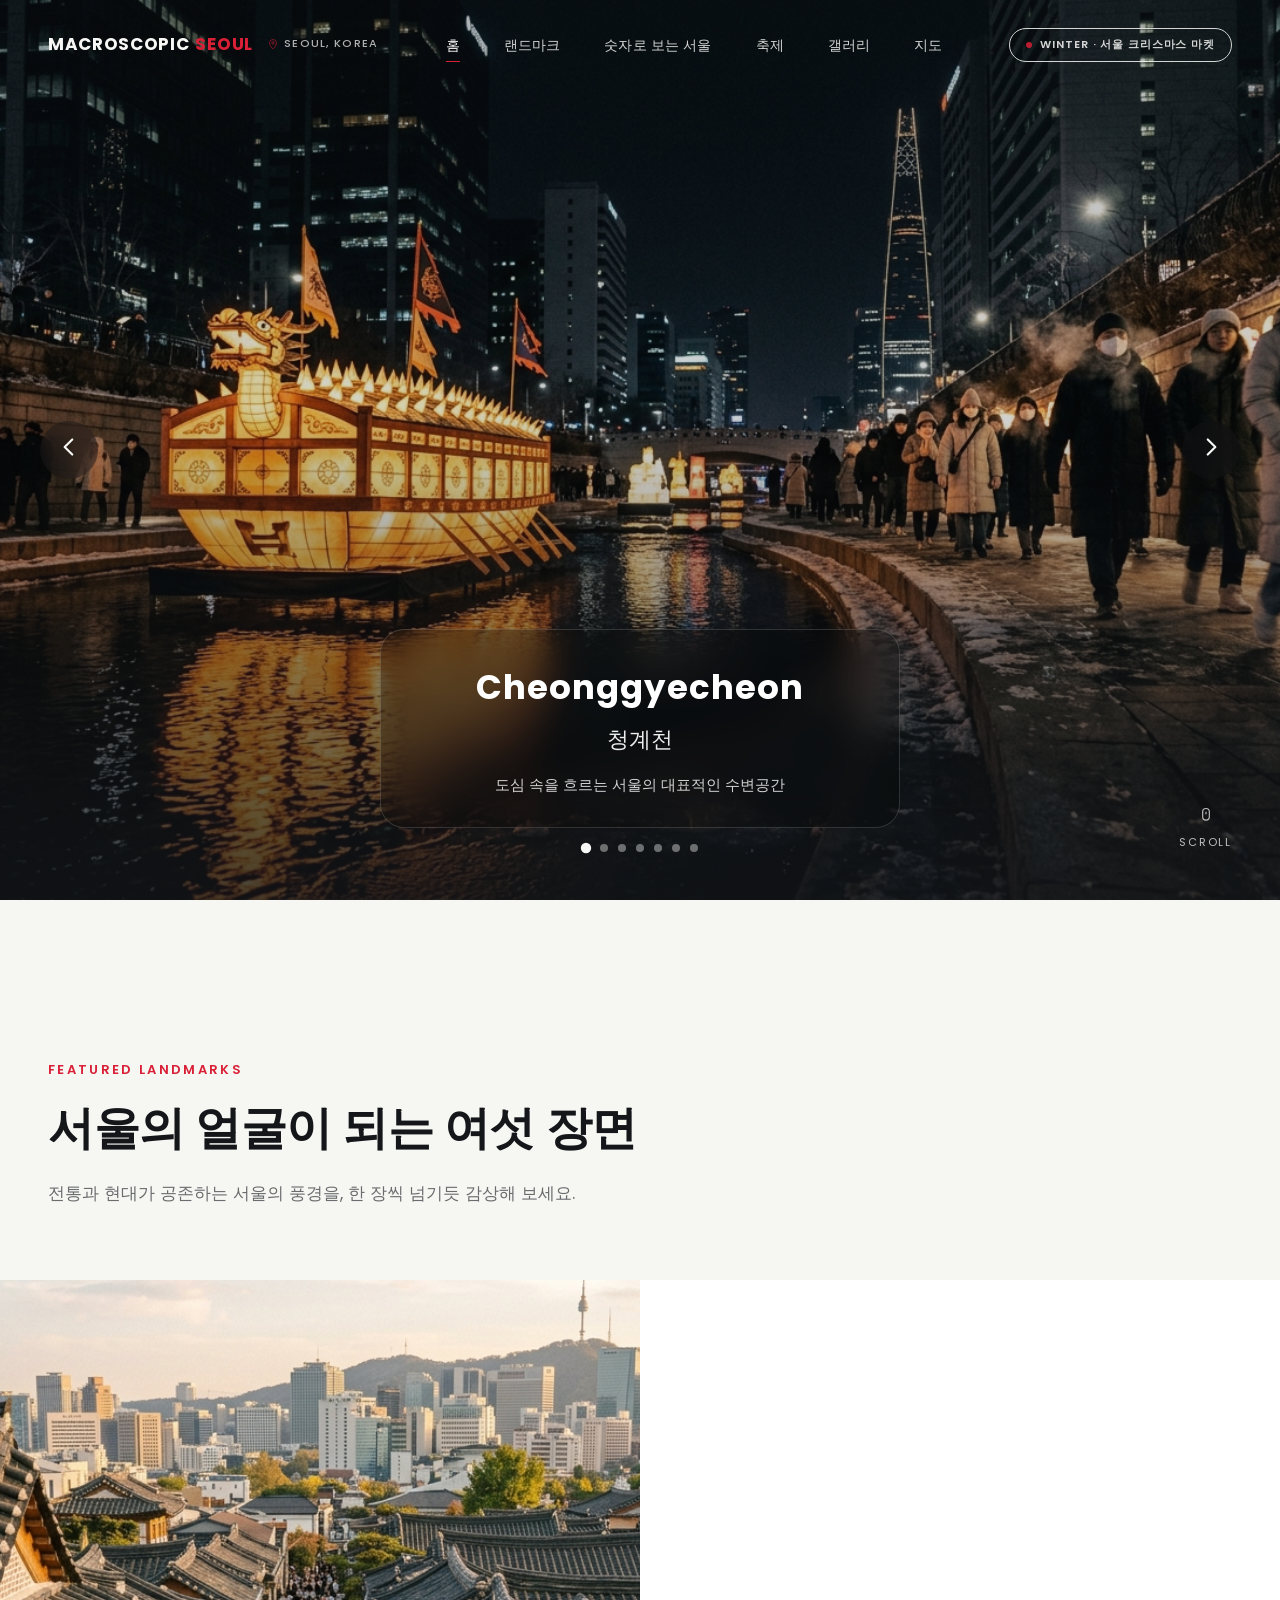
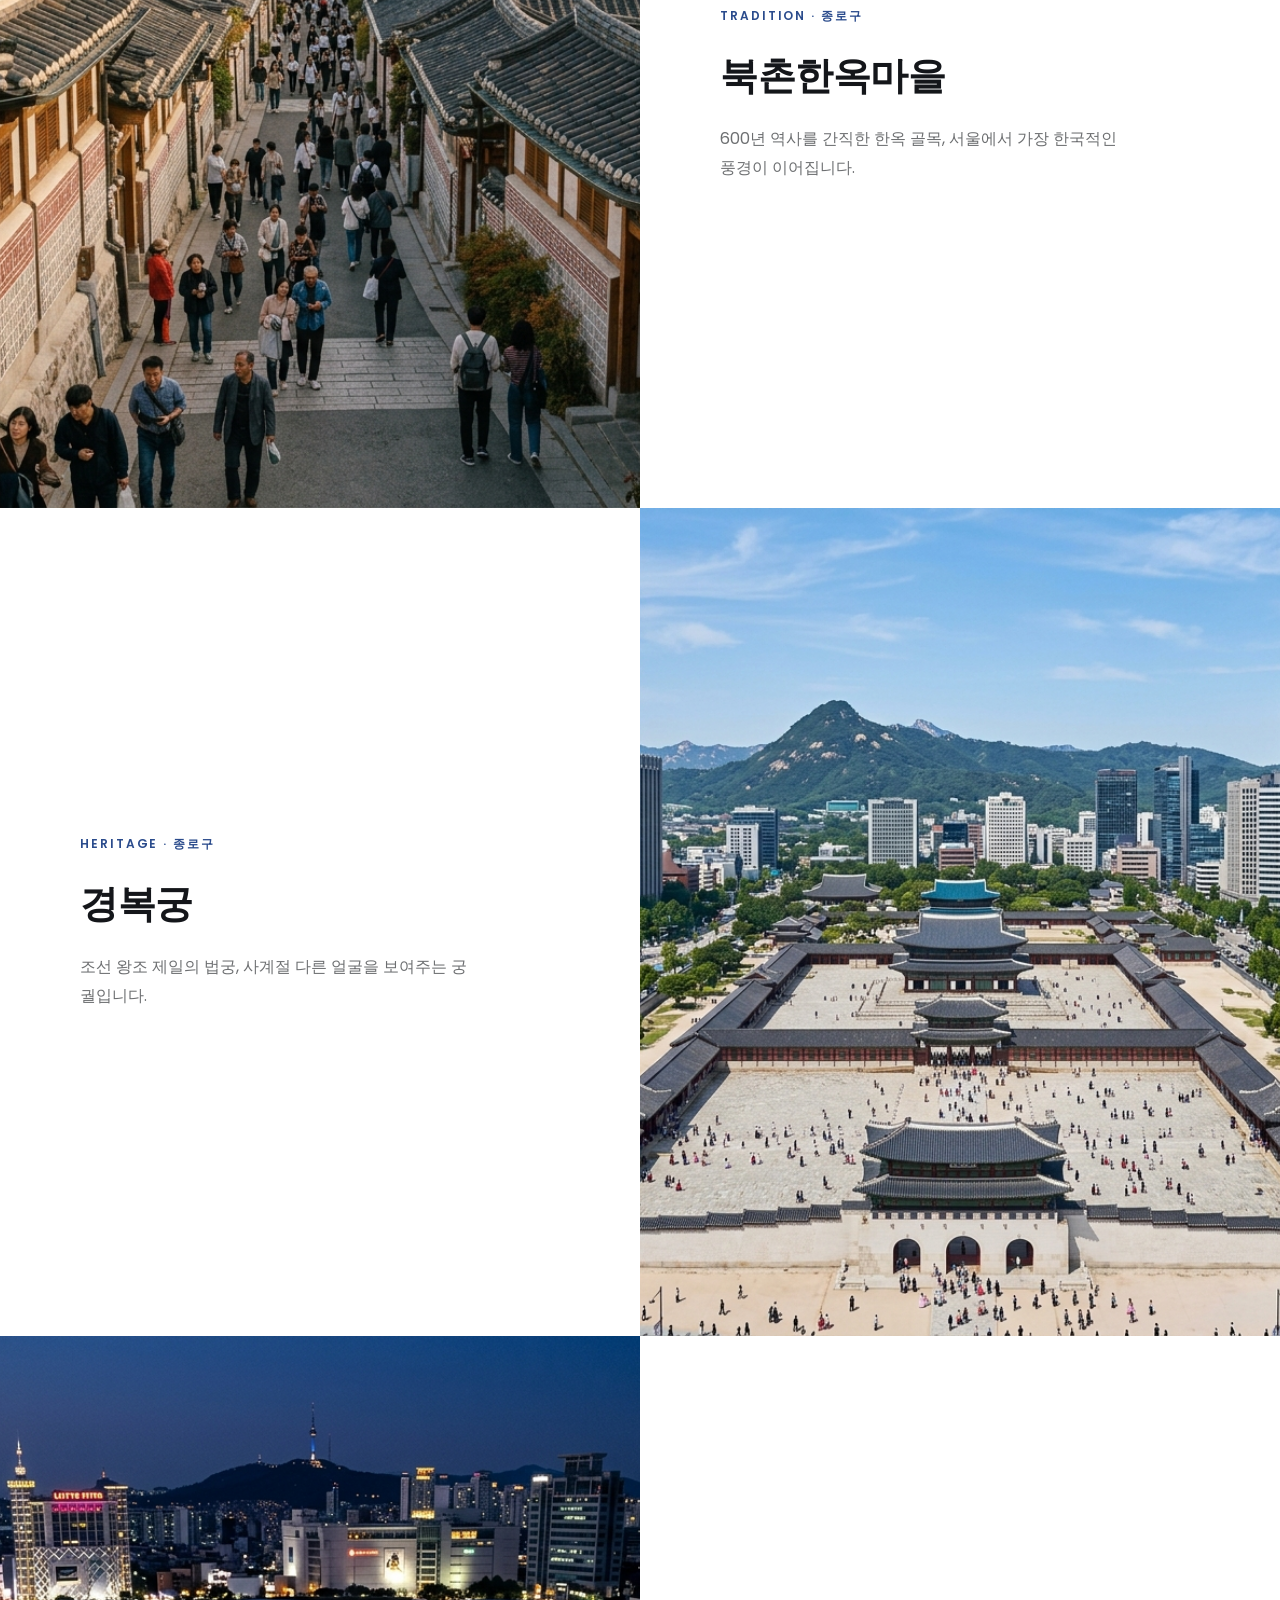
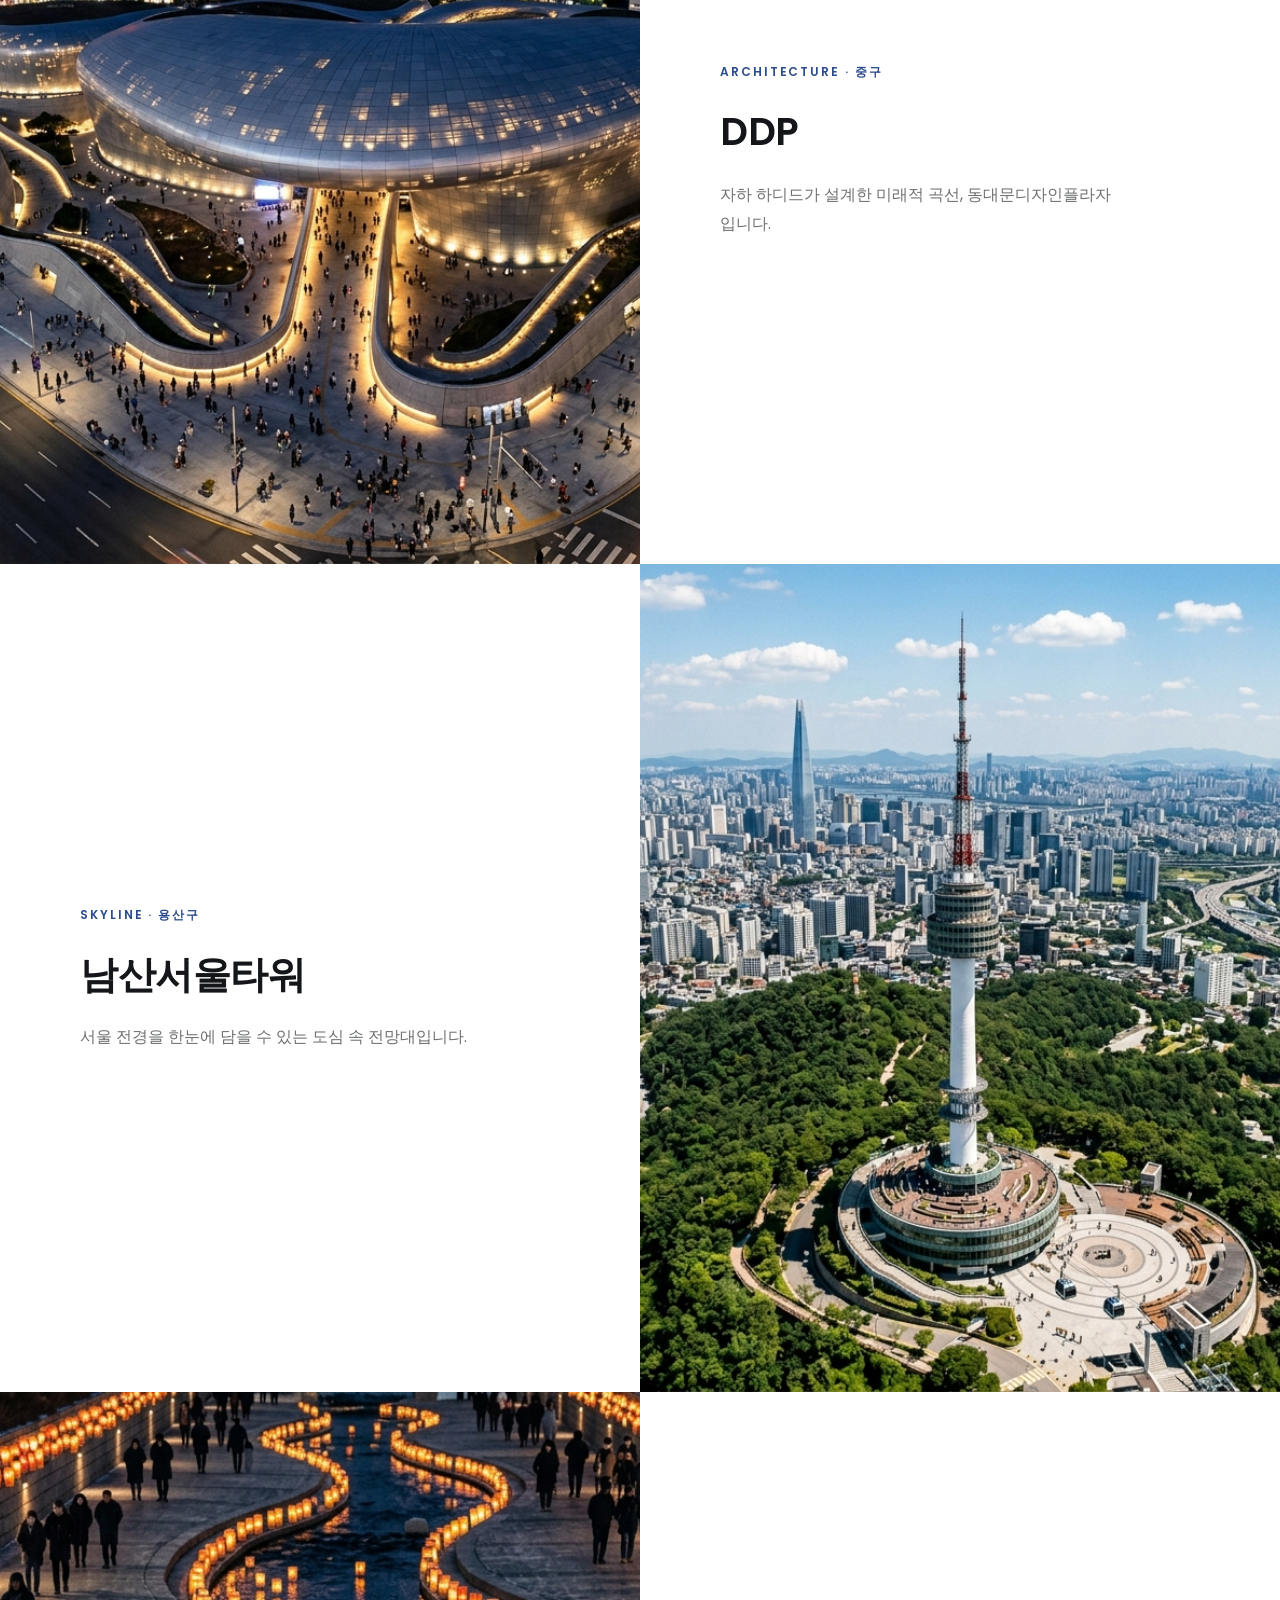
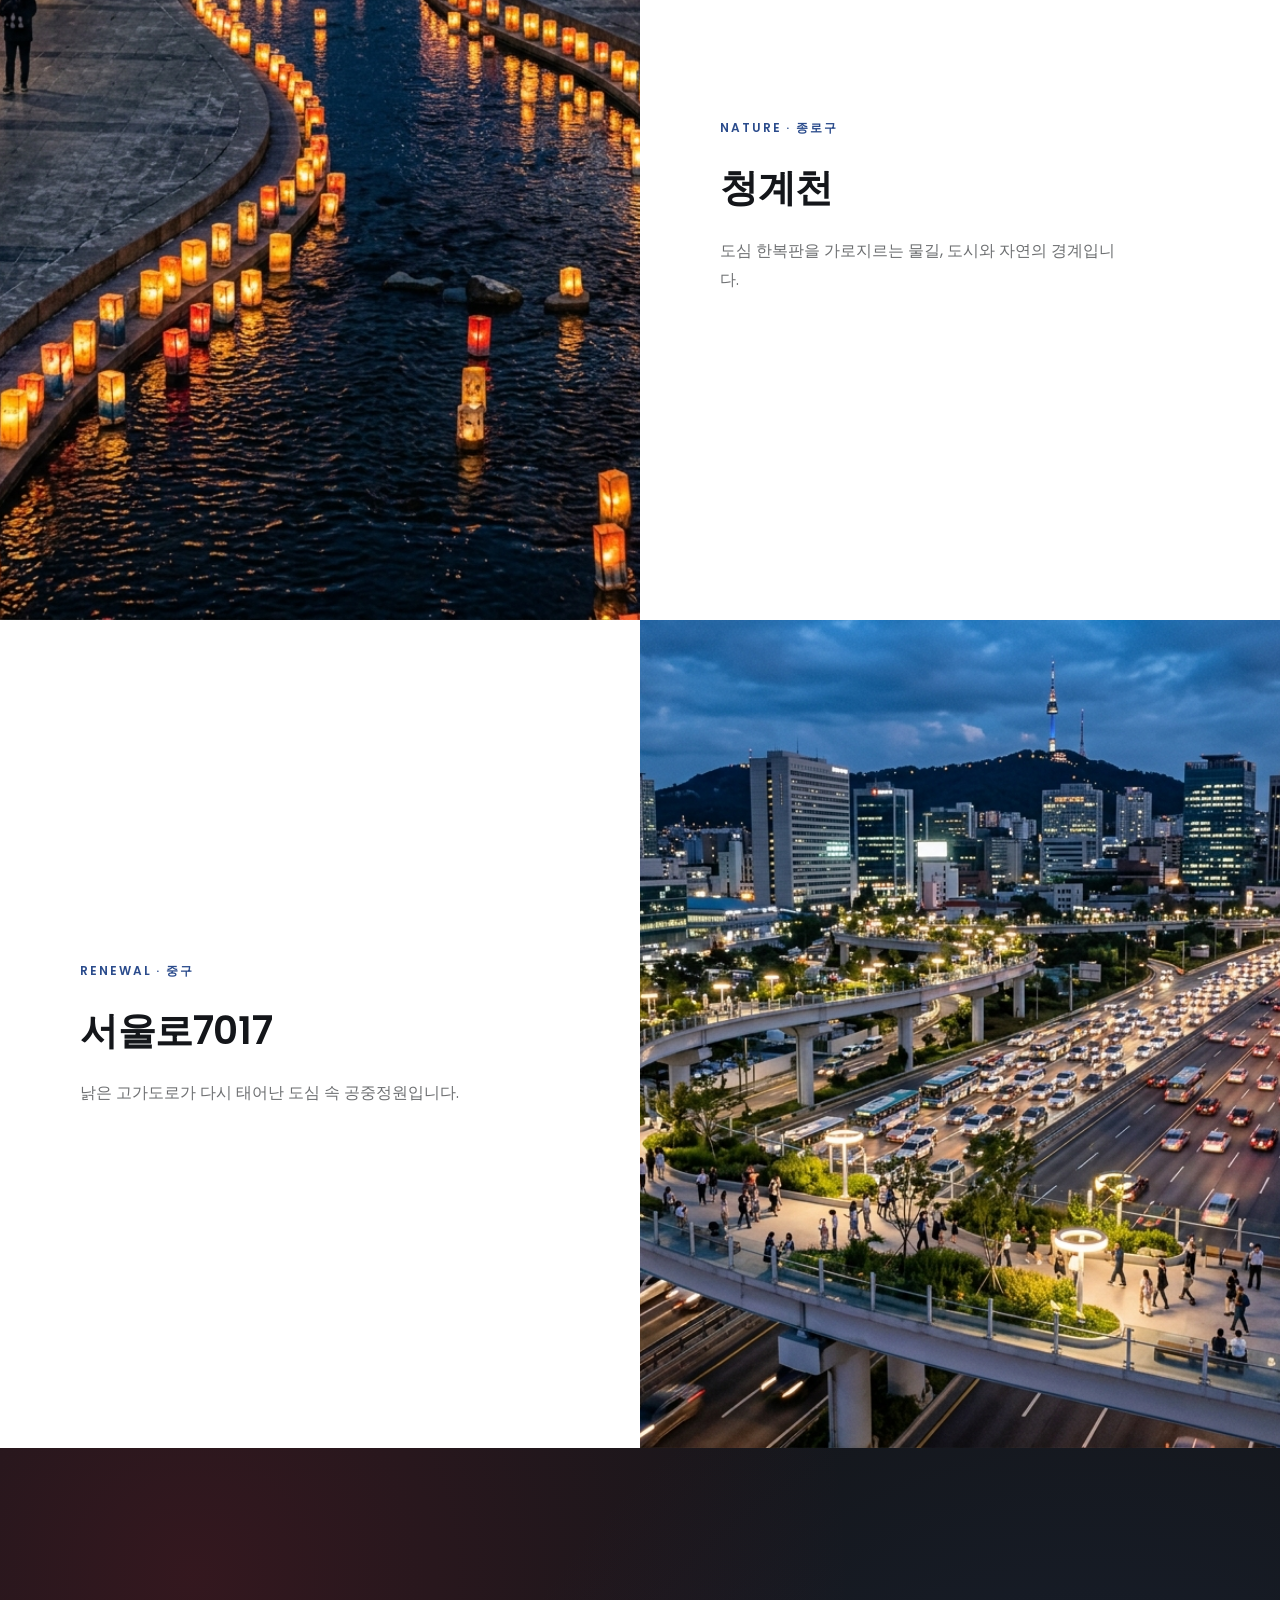
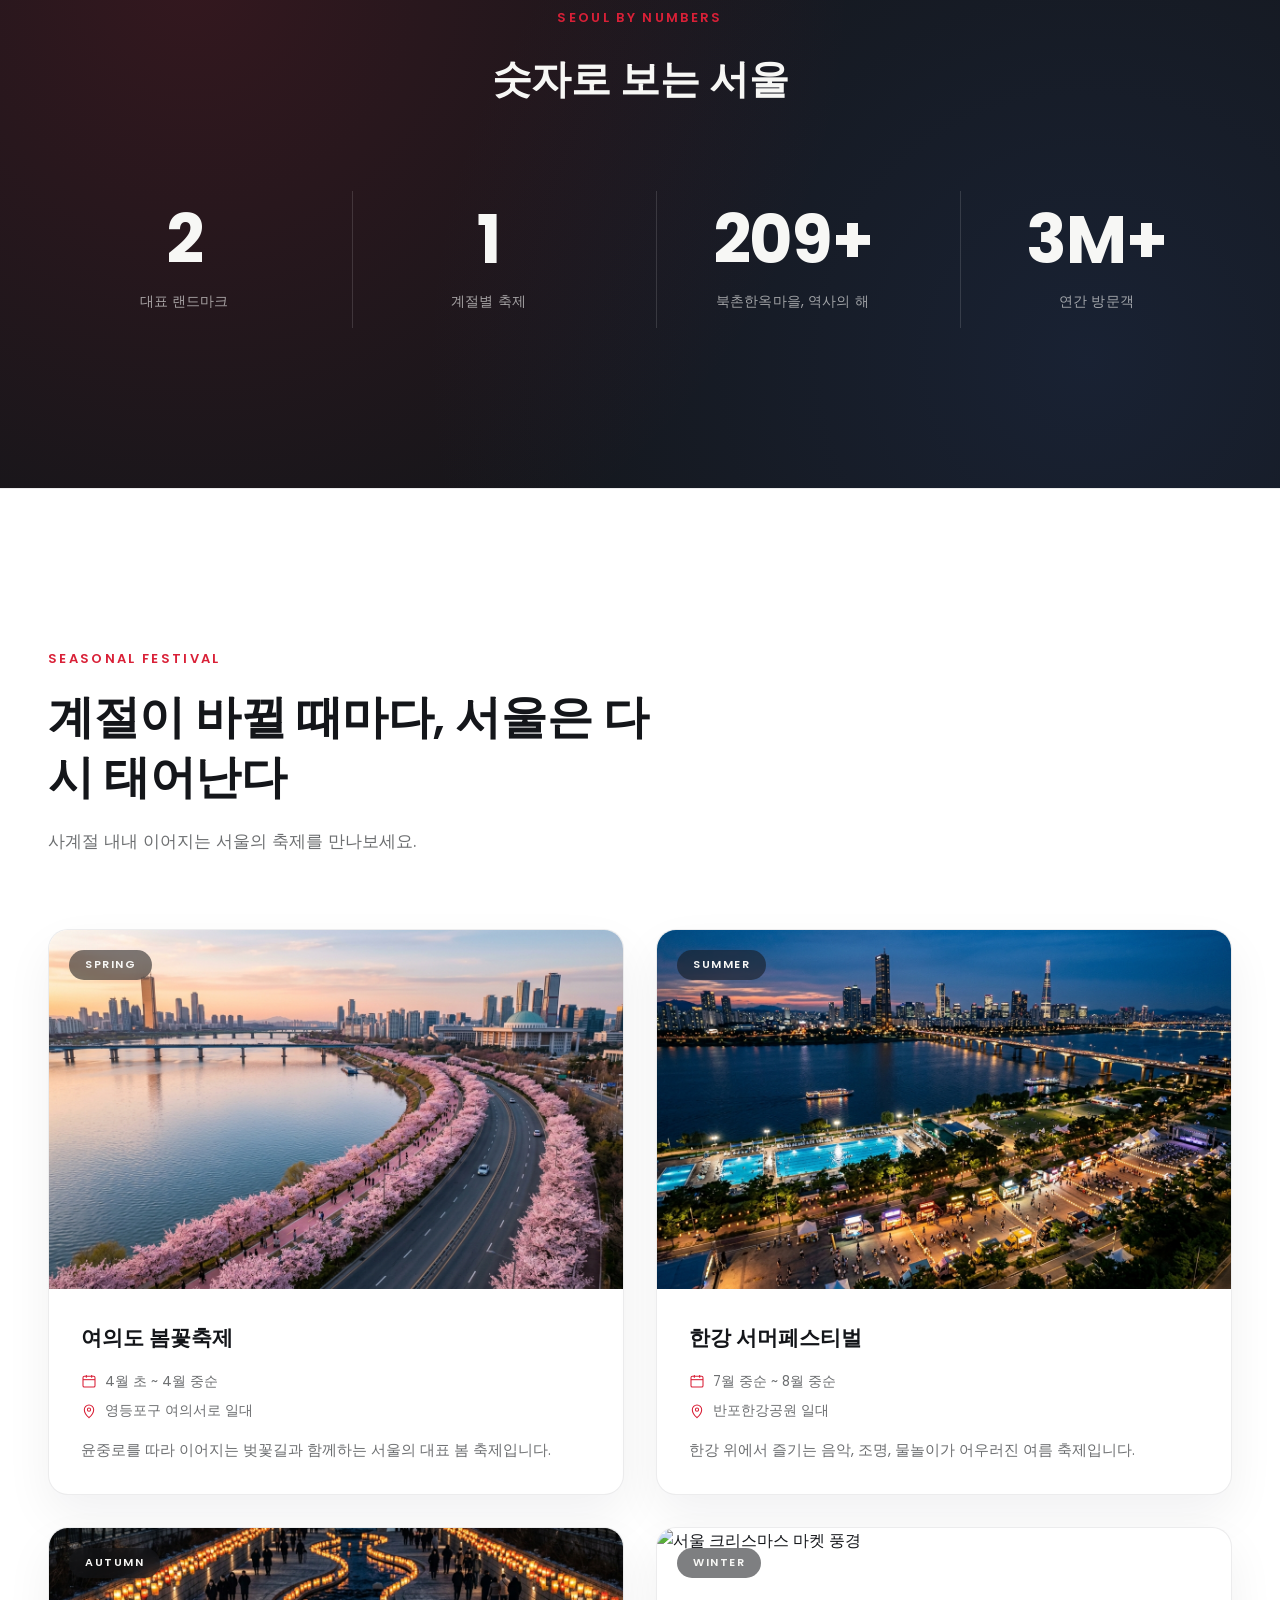
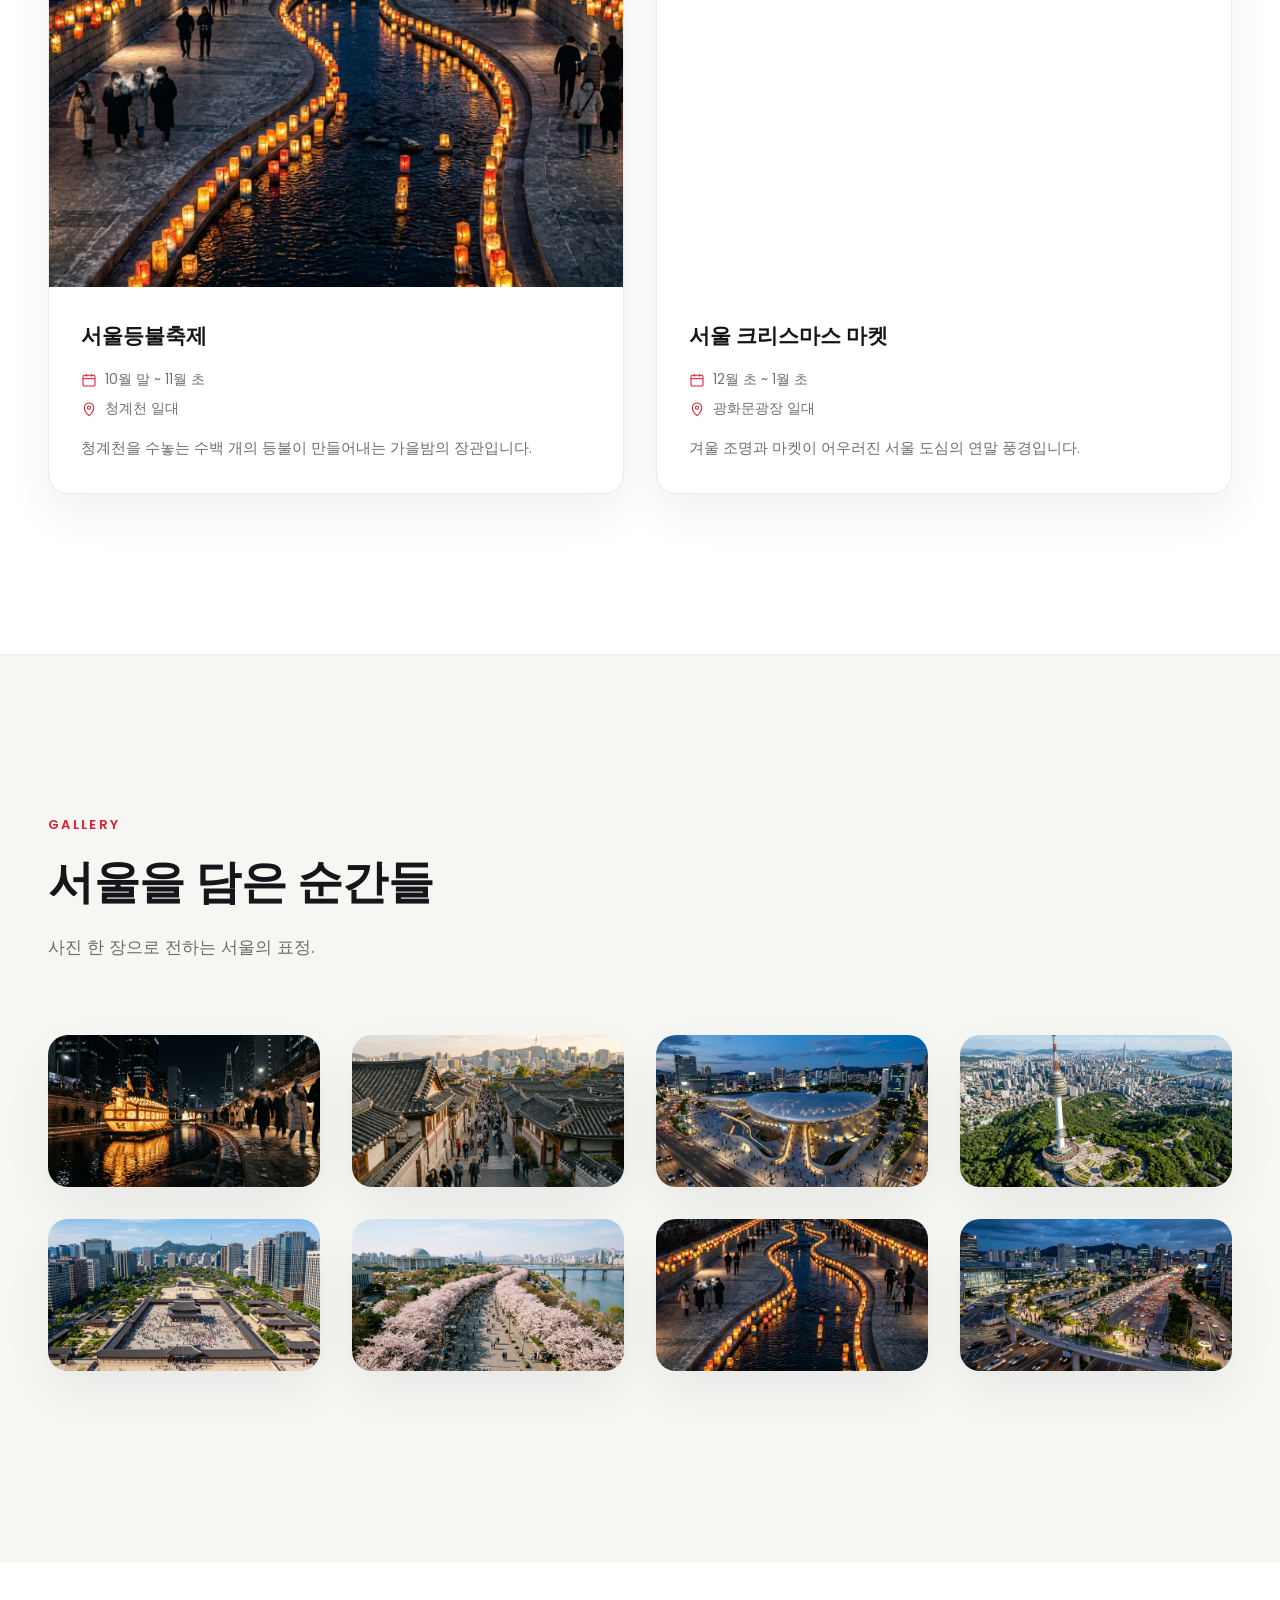
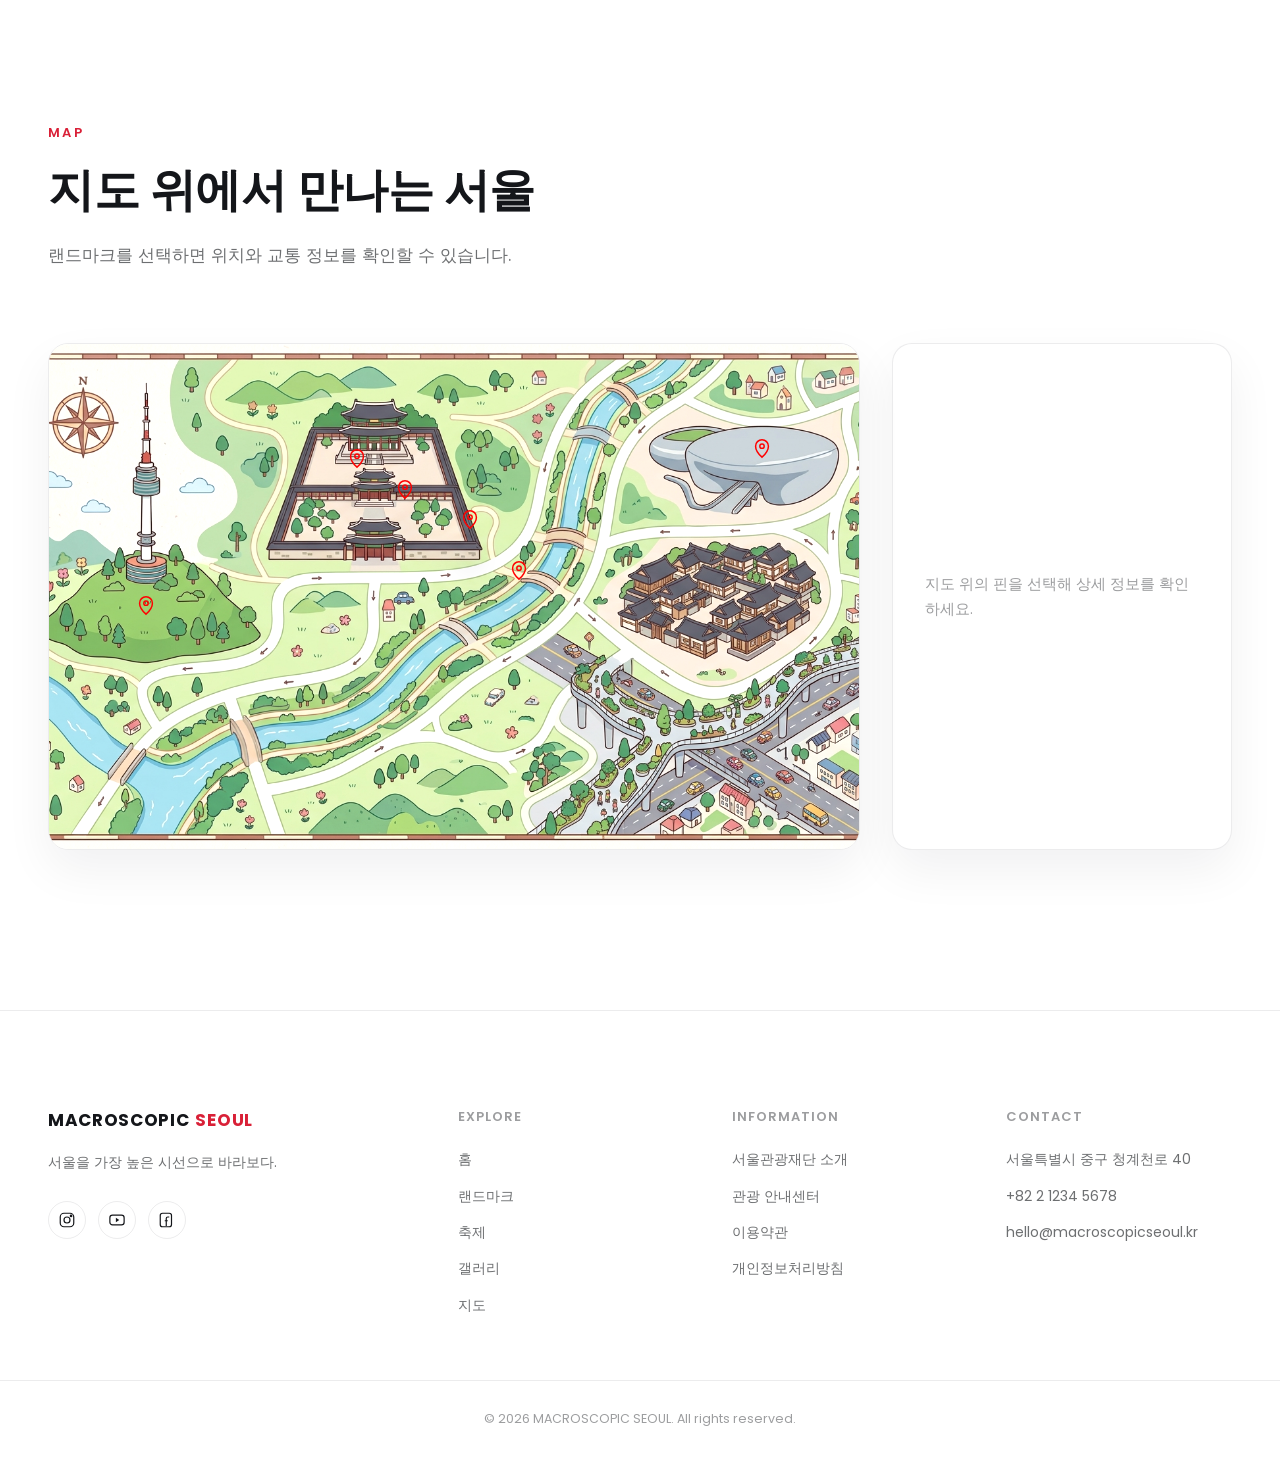
==== index.html @ 96ce02b5 "first commit" ====
<!DOCTYPE html>
<html lang="ko">

<head>
  <meta charset="UTF-8" />
  <meta name="viewport" content="width=device-width, initial-scale=1.0" />
  <title>MACROSCOPIC SEOUL | 서울을 가장 높은 시선으로 바라보다</title>
  <meta name="description" content="서울의 대표 랜드마크와 계절별 축제를 프리미엄 화보로 소개하는 서울 관광 브랜드 사이트, MACROSCOPIC SEOUL." />

  <link rel="preconnect" href="https://fonts.googleapis.com" />
  <link rel="preconnect" href="https://fonts.gstatic.com" crossorigin />
  <link href="https://fonts.googleapis.com/css2?family=Poppins:wght@300;400;500;600;700&display=swap"
    rel="stylesheet" />
  <link rel="stylesheet" as="style" crossorigin
    href="https://cdn.jsdelivr.net/gh/orioncactus/pretendard@v1.3.9/dist/web/static/pretendard.css" />

  <link rel="stylesheet" href="css/style.css" />
</head>

<body>

  <!-- ============================== -->
  <!-- SVG ICON SPRITE -->
  <!-- ============================== -->
  <svg style="display:none">
    <symbol id="icon-menu" viewBox="0 0 24 24" fill="none" stroke="currentColor" stroke-width="1.6">
      <line x1="3" y1="6" x2="21" y2="6" />
      <line x1="3" y1="12" x2="21" y2="12" />
      <line x1="3" y1="18" x2="21" y2="18" />
    </symbol>
    <symbol id="icon-close" viewBox="0 0 24 24" fill="none" stroke="currentColor" stroke-width="1.6">
      <line x1="18" y1="6" x2="6" y2="18" />
      <line x1="6" y1="6" x2="18" y2="18" />
    </symbol>
    <symbol id="icon-arrow-right" viewBox="0 0 24 24" fill="none" stroke="currentColor" stroke-width="1.6">
      <line x1="5" y1="12" x2="19" y2="12" />
      <polyline points="12 5 19 12 12 19" />
    </symbol>
    <symbol id="icon-chevron-left" viewBox="0 0 24 24" fill="none" stroke="currentColor" stroke-width="1.6">
      <polyline points="15 18 9 12 15 6" />
    </symbol>
    <symbol id="icon-chevron-right" viewBox="0 0 24 24" fill="none" stroke="currentColor" stroke-width="1.6">
      <polyline points="9 18 15 12 9 6" />
    </symbol>
    <symbol id="icon-pin" viewBox="0 0 24 24" fill="none" stroke="currentColor" stroke-width="1.6">
      <path d="M12 22s7-6.2 7-12a7 7 0 1 0-14 0c0 5.8 7 12 7 12z" />
      <circle cx="12" cy="10" r="2.4" />
    </symbol>
    <symbol id="icon-calendar" viewBox="0 0 24 24" fill="none" stroke="currentColor" stroke-width="1.6">
      <rect x="3" y="5" width="18" height="16" rx="2" />
      <line x1="3" y1="10" x2="21" y2="10" />
      <line x1="8" y1="3" x2="8" y2="7" />
      <line x1="16" y1="3" x2="16" y2="7" />
    </symbol>
    <symbol id="icon-scroll" viewBox="0 0 24 24" fill="none" stroke="currentColor" stroke-width="1.4">
      <rect x="8" y="3" width="8" height="14" rx="4" />
      <line x1="12" y1="7" x2="12" y2="10" />
    </symbol>
    <symbol id="icon-instagram" viewBox="0 0 24 24" fill="none" stroke="currentColor" stroke-width="1.6">
      <rect x="3" y="3" width="18" height="18" rx="5" />
      <circle cx="12" cy="12" r="4" />
      <circle cx="17.4" cy="6.6" r="1" />
    </symbol>
    <symbol id="icon-youtube" viewBox="0 0 24 24" fill="none" stroke="currentColor" stroke-width="1.6">
      <rect x="2.5" y="5.5" width="19" height="13" rx="3.5" />
      <polygon points="10.5 9 15 12 10.5 15" fill="currentColor" stroke="none" />
    </symbol>
    <symbol id="icon-facebook" viewBox="0 0 24 24" fill="none" stroke="currentColor" stroke-width="1.6">
      <path
        d="M15 8h-2a2 2 0 0 0-2 2v10M9 13h4M15 3H6a3 3 0 0 0-3 3v12a3 3 0 0 0 3 3h9a3 3 0 0 0 3-3V6a3 3 0 0 0-3-3z" />
    </symbol>
  </svg>

  <!-- ============================== -->
  <!-- HEADER -->
  <!-- ============================== -->
  <header class="site-header" id="siteHeader">
    <div class="header-inner">
      <div class="header-brand-group">
        <a href="#home" class="brand-logo">MACROSCOPIC<span>SEOUL</span></a>
        <span class="header-location-badge" id="headerLocationBadge">
          <svg width="12" height="12">
            <use href="#icon-pin" />
          </svg>
          SEOUL, KOREA
        </span>
      </div>

      <nav class="navigation-menu" id="navigationMenu">
        <span class="nav-active-indicator" id="navActiveIndicator"></span>
        <!-- <a href="#home" class="nav-link is-active" data-section-link="home">홈</a> -->
        <a href="#home" class="nav-link" data-section-link="home">홈</a>
        <a href="#landmarks" class="nav-link" data-section-link="landmarks">랜드마크</a>
        <a href="#numbers" class="nav-link" data-section-link="numbers">숫자로 보는 서울</a>
        <a href="#festival" class="nav-link" data-section-link="festival">축제</a>
        <a href="#gallery" class="nav-link" data-section-link="gallery">갤러리</a>
        <a href="#map" class="nav-link" data-section-link="map">지도</a>
      </nav>

      <div class="header-meta-group">
        <span class="header-season-badge" id="headerSeasonBadge">
          <span class="header-season-dot"></span>
          <span id="headerSeasonText">SUMMER · 한강 서머페스티벌</span>
        </span>

        <button class="menu-toggle-button" id="menuToggleButton" aria-label="메뉴 열기" aria-expanded="false">
          <svg class="icon-menu-open" width="22" height="22">
            <use href="#icon-menu" />
          </svg>
          <svg class="icon-menu-close" width="22" height="22">
            <use href="#icon-close" />
          </svg>
        </button>
      </div>
    </div>

    <div class="header-scroll-progress" id="headerScrollProgress"></div>
  </header>

  <main>

    <!-- ============================== -->
    <!-- HERO -->
    <!-- ============================== -->
    <section class="hero-section" id="home">
      <div class="hero-slide-track" id="heroSlideTrack">
        <div class="hero-slide is-active" style="background-image:url('./imgs/cgc1.jpeg')"></div>
        <div class="hero-slide" style="background-image:url('./imgs/ddp1.jpeg')"></div>
        <div class="hero-slide" style="background-image:url('./imgs/gbg1.jpeg')"></div>
        <div class="hero-slide" style="background-image:url('./imgs/hg1.jpeg')"></div>
        <div class="hero-slide" style="background-image:url('./imgs/hg3.jpeg')"></div>
        <div class="hero-slide" style="background-image:url('./imgs/homo1.jpeg')"></div>
        <div class="hero-slide" style="background-image:url('./imgs/sol1.jpeg')"></div>
      </div>

      <div class="hero-overlay"></div>

      <div class="hero-content">
        <p class="hero-eyebrow">SEOUL, KOREA</p>
        <h1 class="hero-title">MACROSCOPIC<br />SEOUL</h1>
        <p class="hero-description">서울을 가장 높은 시선으로 바라보다.</p>
        <a href="#landmarks" class="hero-cta-button">
          Explore
          <svg width="18" height="18">
            <use href="#icon-arrow-right" />
          </svg>
        </a>
      </div>

      <div class="hero-location-card" id="heroLocationCard">
        <!-- 
        <div class="hero-location-top">
          <span class="hero-location-number" id="heroLocationNumber">01</span>
          <span class="hero-location-divider"></span>
          <span class="hero-location-total">07</span>
        </div> -->

        <h2 class="hero-location-title" id="heroLocationTitle">
          Cheonggyecheon
        </h2>

        <h3 class="hero-location-subtitle" id="heroLocationSubtitle">
          청계천
        </h3>

        <p class="hero-location-description" id="heroLocationDescription">
          도심 속을 흐르는 서울의 대표적인 수변공간
        </p>

      </div>

      <div class="hero-slide-indicators" id="heroSlideIndicators">
        <button class="hero-slide-dot is-active" data-slide-index="0" aria-label="슬라이드 1"></button>
        <button class="hero-slide-dot" data-slide-index="1" aria-label="슬라이드 2"></button>
        <button class="hero-slide-dot" data-slide-index="2" aria-label="슬라이드 3"></button>
        <button class="hero-slide-dot" data-slide-index="3" aria-label="슬라이드 4"></button>
        <button class="hero-slide-dot" data-slide-index="4" aria-label="슬라이드 5"></button>
        <button class="hero-slide-dot" data-slide-index="5" aria-label="슬라이드 6"></button>
        <button class="hero-slide-dot" data-slide-index="7" aria-label="슬라이드 7"></button>
      </div>

      <a href="#landmarks" class="scroll-indicator">
        <svg width="20" height="20">
          <use href="#icon-scroll" />
        </svg>
        <span>Scroll</span>
      </a>
      <div class="hero-navigation">

        <button class="hero-arrow hero-arrow-prev" id="heroPrevButton" aria-label="이전 슬라이드">
          <svg viewBox="0 0 24 24" width="26" height="26">
            <path d="M15 5L8 12L15 19" fill="none" stroke="currentColor" stroke-width="2" stroke-linecap="round"
              stroke-linejoin="round" />
          </svg>
        </button>

        <button class="hero-arrow hero-arrow-next" id="heroNextButton" aria-label="다음 슬라이드">
          <svg viewBox="0 0 24 24" width="26" height="26">
            <path d="M9 5L16 12L9 19" fill="none" stroke="currentColor" stroke-width="2" stroke-linecap="round"
              stroke-linejoin="round" />
          </svg>
        </button>

      </div>


    </section>

    <!-- ============================== -->
    <!-- FEATURED LANDMARKS (Scene Stack) -->
    <!-- ============================== -->
    <section class="landmarks-section" id="landmarks">
      <div class="section-inner landmarks-intro">
        <div class="section-heading reveal-on-scroll">
          <p class="section-eyebrow">Featured Landmarks</p>
          <h2 class="section-title">서울의 얼굴이 되는 여섯 장면</h2>
          <p class="section-description">전통과 현대가 공존하는 서울의 풍경을, 한 장씩 넘기듯 감상해 보세요.</p>
        </div>
      </div>

      <div class="landmark-scene-list">

        <article class="landmark-scene" id="scene-bukchon" data-scene-name="북촌한옥마을">
          <div class="landmark-scene-media">
            <img src="./imgs/homo2.jpeg" alt="북촌한옥마을 기와지붕 전경" loading="lazy" />
          </div>
          <div class="landmark-scene-caption">
            <span class="landmark-scene-tag">TRADITION · 종로구</span>
            <h3 class="landmark-scene-title">북촌한옥마을</h3>
            <p class="landmark-scene-text">600년 역사를 간직한 한옥 골목, 서울에서 가장 한국적인 풍경이 이어집니다.</p>
          </div>
        </article>

        <article class="landmark-scene is-reversed" id="scene-gyeongbokgung" data-scene-name="경복궁">
          <div class="landmark-scene-media">
            <img src="./imgs/gbg2.jpeg" alt="경복궁 근정전 전경" loading="lazy" />
          </div>
          <div class="landmark-scene-caption">
            <span class="landmark-scene-tag">HERITAGE · 종로구</span>
            <h3 class="landmark-scene-title">경복궁</h3>
            <p class="landmark-scene-text">조선 왕조 제일의 법궁, 사계절 다른 얼굴을 보여주는 궁궐입니다.</p>
          </div>
        </article>

        <article class="landmark-scene" id="scene-ddp" data-scene-name="DDP">
          <div class="landmark-scene-media">
            <img src="./imgs/ddp2.jpeg" alt="DDP 동대문디자인플라자 외관" loading="lazy" />
          </div>
          <div class="landmark-scene-caption">
            <span class="landmark-scene-tag">ARCHITECTURE · 중구</span>
            <h3 class="landmark-scene-title">DDP</h3>
            <p class="landmark-scene-text">자하 하디드가 설계한 미래적 곡선, 동대문디자인플라자입니다.</p>
          </div>
        </article>

        <article class="landmark-scene is-reversed" id="scene-namsan" data-scene-name="남산서울타워">
          <div class="landmark-scene-media">
            <img src="./imgs/nsto1.jpeg" alt="남산서울타워 전경" loading="lazy" />
          </div>
          <div class="landmark-scene-caption">
            <span class="landmark-scene-tag">SKYLINE · 용산구</span>
            <h3 class="landmark-scene-title">남산서울타워</h3>
            <p class="landmark-scene-text">서울 전경을 한눈에 담을 수 있는 도심 속 전망대입니다.</p>
          </div>
        </article>

        <article class="landmark-scene" id="scene-cheonggyecheon" data-scene-name="청계천">
          <div class="landmark-scene-media">
            <img src="./imgs/cgc5.jpeg" alt="청계천 전경" loading="lazy" />
          </div>
          <div class="landmark-scene-caption">
            <span class="landmark-scene-tag">NATURE · 종로구</span>
            <h3 class="landmark-scene-title">청계천</h3>
            <p class="landmark-scene-text">도심 한복판을 가로지르는 물길, 도시와 자연의 경계입니다.</p>
          </div>
        </article>

        <article class="landmark-scene is-reversed" id="scene-seoullo" data-scene-name="서울로7017">
          <div class="landmark-scene-media">
            <img src="./imgs/sol2.jpeg" alt="서울로7017 공중정원 전경" loading="lazy" />
          </div>
          <div class="landmark-scene-caption">
            <span class="landmark-scene-tag">RENEWAL · 중구</span>
            <h3 class="landmark-scene-title">서울로7017</h3>
            <p class="landmark-scene-text">낡은 고가도로가 다시 태어난 도심 속 공중정원입니다.</p>
          </div>
        </article>

      </div>

      <nav class="scene-rail" id="sceneRail" aria-label="랜드마크 장면 바로가기">
        <button class="scene-rail-dot is-active" data-target="scene-bukchon"><span>북촌한옥마을</span></button>
        <button class="scene-rail-dot" data-target="scene-gyeongbokgung"><span>경복궁</span></button>
        <button class="scene-rail-dot" data-target="scene-ddp"><span>DDP</span></button>
        <button class="scene-rail-dot" data-target="scene-namsan"><span>남산서울타워</span></button>
        <button class="scene-rail-dot" data-target="scene-cheonggyecheon"><span>청계천</span></button>
        <button class="scene-rail-dot" data-target="scene-seoullo"><span>서울로7017</span></button>
      </nav>
    </section>

    <!-- ============================== -->
    <!-- SEOUL BY NUMBERS -->
    <!-- ============================== -->
    <section class="numbers-section" id="numbers">
      <div class="section-inner numbers-inner">
        <div class="numbers-heading reveal-on-scroll">
          <p class="section-eyebrow numbers-eyebrow">Seoul by Numbers</p>
          <h2 class="numbers-title">숫자로 보는 서울</h2>
        </div>

        <div class="numbers-grid">
          <div class="number-stat reveal-on-scroll">
            <p class="number-stat-value" data-count-to="6" data-suffix="">0</p>
            <p class="number-stat-label">대표 랜드마크</p>
          </div>
          <div class="number-stat reveal-on-scroll">
            <p class="number-stat-value" data-count-to="4" data-suffix="">0</p>
            <p class="number-stat-label">계절별 축제</p>
          </div>
          <div class="number-stat reveal-on-scroll">
            <p class="number-stat-value" data-count-to="600" data-suffix="+">0</p>
            <p class="number-stat-label">북촌한옥마을, 역사의 해</p>
          </div>
          <div class="number-stat reveal-on-scroll">
            <p class="number-stat-value" data-count-to="10" data-suffix="M+">0</p>
            <p class="number-stat-label">연간 방문객</p>
          </div>
        </div>
      </div>
    </section>

    <!-- ============================== -->
    <!-- FESTIVAL -->
    <!-- ============================== -->
    <section class="festival-section" id="festival">
      <div class="section-inner">
        <div class="section-heading reveal-on-scroll">
          <p class="section-eyebrow">Seasonal Festival</p>
          <h2 class="section-title">계절이 바뀔 때마다, 서울은 다시 태어난다</h2>
          <p class="section-description">사계절 내내 이어지는 서울의 축제를 만나보세요.</p>
        </div>

        <div class="festival-grid">

          <article class="festival-card reveal-on-scroll">
            <div class="festival-card-media">
              <img src="./imgs/hg6.jpeg" alt="여의도 봄꽃축제 벚꽃길" loading="lazy" />
              <span class="festival-card-season">SPRING</span>
            </div>
            <div class="festival-card-body">
              <h3 class="festival-card-title">여의도 봄꽃축제</h3>
              <ul class="festival-card-meta">
                <li><svg width="16" height="16">
                    <use href="#icon-calendar" />
                  </svg>4월 초 ~ 4월 중순</li>
                <li><svg width="16" height="16">
                    <use href="#icon-pin" />
                  </svg>영등포구 여의서로 일대</li>
              </ul>
              <p class="festival-card-text">윤중로를 따라 이어지는 벚꽃길과 함께하는 서울의 대표 봄 축제입니다.</p>
            </div>
          </article>

          <article class="festival-card reveal-on-scroll">
            <div class="festival-card-media">
              <img src="./imgs/hg2.jpeg" alt="한강 여름축제 풍경" loading="lazy" />
              <span class="festival-card-season">SUMMER</span>
            </div>
            <div class="festival-card-body">
              <h3 class="festival-card-title">한강 서머페스티벌</h3>
              <ul class="festival-card-meta">
                <li><svg width="16" height="16">
                    <use href="#icon-calendar" />
                  </svg>7월 중순 ~ 8월 중순</li>
                <li><svg width="16" height="16">
                    <use href="#icon-pin" />
                  </svg>반포한강공원 일대</li>
              </ul>
              <p class="festival-card-text">한강 위에서 즐기는 음악, 조명, 물놀이가 어우러진 여름 축제입니다.</p>
            </div>
          </article>

          <article class="festival-card reveal-on-scroll">
            <div class="festival-card-media">
              <img src="./imgs/cgc5.jpeg" alt="서울등불축제 풍경" loading="lazy" />
              <span class="festival-card-season">AUTUMN</span>
            </div>
            <div class="festival-card-body">
              <h3 class="festival-card-title">서울등불축제</h3>
              <ul class="festival-card-meta">
                <li><svg width="16" height="16">
                    <use href="#icon-calendar" />
                  </svg>10월 말 ~ 11월 초</li>
                <li><svg width="16" height="16">
                    <use href="#icon-pin" />
                  </svg>청계천 일대</li>
              </ul>
              <p class="festival-card-text">청계천을 수놓는 수백 개의 등불이 만들어내는 가을밤의 장관입니다.</p>
            </div>
          </article>

          <article class="festival-card reveal-on-scroll">
            <div class="festival-card-media">
              <img src="https://picsum.photos/seed/seoul-winter-market-day/800/560" alt="서울 크리스마스 마켓 풍경"
                loading="lazy" />
              <span class="festival-card-season">WINTER</span>
            </div>
            <div class="festival-card-body">
              <h3 class="festival-card-title">서울 크리스마스 마켓</h3>
              <ul class="festival-card-meta">
                <li><svg width="16" height="16">
                    <use href="#icon-calendar" />
                  </svg>12월 초 ~ 1월 초</li>
                <li><svg width="16" height="16">
                    <use href="#icon-pin" />
                  </svg>광화문광장 일대</li>
              </ul>
              <p class="festival-card-text">겨울 조명과 마켓이 어우러진 서울 도심의 연말 풍경입니다.</p>
            </div>
          </article>

        </div>
      </div>
    </section>

    <!-- ============================== -->
    <!-- GALLERY -->
    <!-- ============================== -->
    <section class="gallery-section" id="gallery">
      <div class="section-inner">
        <div class="section-heading reveal-on-scroll">
          <p class="section-eyebrow">Gallery</p>
          <h2 class="section-title">서울을 담은 순간들</h2>
          <p class="section-description">사진 한 장으로 전하는 서울의 표정.</p>
        </div>

        <div class="gallery-grid" id="galleryGrid">
          <figure class="gallery-item">
            <img src="./imgs/cgc1.jpeg" alt="서울 청계천 풍경" loading="lazy" />
            <figcaption class="gallery-item-caption">청계천 풍경</figcaption>
          </figure>
          <figure class="gallery-item">
            <img src="./imgs/gbg1.jpeg" alt="경복궁 처마" loading="lazy" />
            <figcaption class="gallery-item-caption">경복궁 처마</figcaption>
          </figure>
          <figure class="gallery-item">
            <img src="./imgs/homo2.jpeg" alt="북촌 골목길" loading="lazy" />
            <figcaption class="gallery-item-caption">북촌 골목길</figcaption>
          </figure>
          <figure class="gallery-item">
            <img src="./imgs/hg3.jpeg" alt="한강 낮 풍경" loading="lazy" />
            <figcaption class="gallery-item-caption">한강 낮 풍경</figcaption>
          </figure>
          <figure class="gallery-item">
            <img src="./imgs/ddp1.jpeg" alt="DDP 외관" loading="lazy" />
            <figcaption class="gallery-item-caption">DDP 외관</figcaption>
          </figure>
          <figure class="gallery-item">
            <img src="./imgs/cgc5.jpeg" alt="청계천 물길" loading="lazy" />
            <figcaption class="gallery-item-caption">청계천 물길</figcaption>
          </figure>
          <figure class="gallery-item">
            <img src="./imgs/nsto2.jpeg" alt="남산타워 전망" loading="lazy" />
            <figcaption class="gallery-item-caption">남산타워 전망</figcaption>
          </figure>
          <figure class="gallery-item">
            <img src="./imgs/sol2.jpeg" alt="서울로7017 공중정원" loading="lazy" />
            <figcaption class="gallery-item-caption">서울로7017</figcaption>
          </figure>


        </div>
      </div>
    </section>

    <!-- ============================== -->
    <!-- INTERACTIVE MAP -->
    <!-- ============================== -->
    <section class="map-section" id="map">
      <div class="section-inner">
        <div class="section-heading reveal-on-scroll">
          <p class="section-eyebrow">Map</p>
          <h2 class="section-title">지도 위에서 만나는 서울</h2>
          <p class="section-description">랜드마크를 선택하면 위치와 교통 정보를 확인할 수 있습니다.</p>
        </div>

        <div class="map-container reveal-on-scroll">
          <div class="map-visual" id="mapVisual">
            <img src="./imgs/map1.jpeg" alt="서울 도심 지도 일러스트" class="map-background-image" />
            <button class="map-pin" data-landmark="bukchon" style="top:32%; left:44%;" aria-label="북촌한옥마을 위치">
              <svg width="22" height="22">
                <use href="#icon-pin" />
              </svg>
            </button>
            <button class="map-pin" data-landmark="gyeongbokgung" style="top:26%; left:38%;" aria-label="경복궁 위치">
              <svg width="22" height="22">
                <use href="#icon-pin" />
              </svg>
            </button>
            <button class="map-pin" data-landmark="ddp" style="top:24%; left:88%;" aria-label="DDP 위치">
              <svg width="22" height="22">
                <use href="#icon-pin" />
              </svg>
            </button>
            <button class="map-pin" data-landmark="namsan" style="top:55%; left:12%;" aria-label="남산서울타워 위치">
              <svg width="22" height="22">
                <use href="#icon-pin" />
              </svg>
            </button>
            <button class="map-pin" data-landmark="cheonggyecheon" style="top:38%; left:52%;" aria-label="청계천 위치">
              <svg width="22" height="22">
                <use href="#icon-pin" />
              </svg>
            </button>
            <button class="map-pin" data-landmark="seoullo" style="top:48%; left:58%;" aria-label="서울로7017 위치">
              <svg width="22" height="22">
                <use href="#icon-pin" />
              </svg>
            </button>
          </div>

          <aside class="map-info-panel" id="mapInfoPanel">
            <p class="map-info-placeholder" id="mapInfoPlaceholder">지도 위의 핀을 선택해 상세 정보를 확인하세요.</p>

            <div class="map-info-content" id="mapInfoContent" hidden>
              <h3 class="map-info-title" id="mapInfoTitle">북촌한옥마을</h3>
              <p class="map-info-address" id="mapInfoAddress">서울특별시 종로구 계동길 37</p>
              <p class="map-info-transit" id="mapInfoTransit">3호선 안국역 2번 출구, 도보 5분</p>
              <p class="map-info-description" id="mapInfoDescription">600년 역사를 간직한 전통 한옥 마을로, 골목마다 서울의 옛 정취가 남아있습니다.</p>
            </div>
          </aside>
        </div>
      </div>
    </section>

  </main>

  <!-- ============================== -->
  <!-- FOOTER -->
  <!-- ============================== -->
  <footer class="site-footer">
    <div class="footer-inner">
      <div class="footer-brand">
        <p class="brand-logo footer-logo">MACROSCOPIC<span>SEOUL</span></p>
        <p class="footer-tagline">서울을 가장 높은 시선으로 바라보다.</p>
        <div class="footer-social-links">
          <a href="#" class="footer-social-link" aria-label="Instagram"><svg width="18" height="18">
              <use href="#icon-instagram" />
            </svg></a>
          <a href="#" class="footer-social-link" aria-label="YouTube"><svg width="18" height="18">
              <use href="#icon-youtube" />
            </svg></a>
          <a href="#" class="footer-social-link" aria-label="Facebook"><svg width="18" height="18">
              <use href="#icon-facebook" />
            </svg></a>
        </div>
      </div>

      <nav class="footer-nav-group">
        <h4 class="footer-nav-heading">Explore</h4>
        <a href="#home" class="footer-nav-link">홈</a>
        <a href="#landmarks" class="footer-nav-link">랜드마크</a>
        <a href="#festival" class="footer-nav-link">축제</a>
        <a href="#gallery" class="footer-nav-link">갤러리</a>
        <a href="#map" class="footer-nav-link">지도</a>
      </nav>

      <nav class="footer-nav-group">
        <h4 class="footer-nav-heading">Information</h4>
        <a href="#" class="footer-nav-link">서울관광재단 소개</a>
        <a href="#" class="footer-nav-link">관광 안내센터</a>
        <a href="#" class="footer-nav-link">이용약관</a>
        <a href="#" class="footer-nav-link">개인정보처리방침</a>
      </nav>

      <div class="footer-contact-group">
        <h4 class="footer-nav-heading">Contact</h4>
        <p class="footer-contact-line">서울특별시 중구 청계천로 40</p>
        <p class="footer-contact-line">+82 2 1234 5678</p>
        <p class="footer-contact-line">hello@macroscopicseoul.kr</p>
      </div>
    </div>

    <div class="footer-bottom">
      <p>&copy; 2026 MACROSCOPIC SEOUL. All rights reserved.</p>
    </div>
  </footer>

  <!-- ============================== -->
  <!-- LIGHTBOX -->
  <!-- ============================== -->
  <div class="lightbox-overlay" id="lightboxOverlay" hidden>
    <button class="lightbox-close-button" id="lightboxCloseButton" aria-label="닫기">
      <svg width="26" height="26">
        <use href="#icon-close" />
      </svg>
    </button>
    <button class="lightbox-nav-button lightbox-nav-prev" id="lightboxPrevButton" aria-label="이전 이미지">
      <svg width="26" height="26">
        <use href="#icon-chevron-left" />
      </svg>
    </button>
    <figure class="lightbox-figure">
      <img src="" alt="" id="lightboxImage" />
      <figcaption id="lightboxCaption"></figcaption>
    </figure>
    <button class="lightbox-nav-button lightbox-nav-next" id="lightboxNextButton" aria-label="다음 이미지">
      <svg width="26" height="26">
        <use href="#icon-chevron-right" />
      </svg>
    </button>
  </div>

  <script src="js/main.js"></script>
</body>

</html>
---- css/style.css ----
/* ==========================================================================
   MACROSCOPIC SEOUL — Stylesheet (Light Theme)
   목차
   1. Design Tokens
   2. Reset & Base
   3. Layout Utilities
   4. Header & Navigation
   5. Hero
   6. Featured Landmarks (Scene Stack)
   6-1. Seoul by Numbers
   7. Festival
   8. Gallery
   9. Interactive Map
   10. Footer
   11. Lightbox
   12. Scroll Reveal Animation
   13. Responsive
   ========================================================================== */

/* ==========================================================================
   1. Design Tokens
   ========================================================================== */
:root {
  --color-background: #f6f6f3;
  --color-surface: #ffffff;
  --color-border: rgba(20, 22, 26, 0.08);
  --color-text-primary: #14161a;
  --color-text-secondary: rgba(20, 22, 26, 0.62);
  --color-text-muted: rgba(20, 22, 26, 0.42);
  --color-accent: #d92037;
  --color-accent-soft: rgba(217, 32, 55, 0.08);
  --color-sub-accent: #2a4b8c;
  --color-on-image: #f7f7f5;

  --shadow-card: 0 20px 48px rgba(20, 22, 26, 0.06);
  --shadow-card-hover: 0 28px 60px rgba(20, 22, 26, 0.1);

  --font-display: "Poppins", "Pretendard", sans-serif;
  --font-body: "Pretendard", "Poppins", sans-serif;

  --max-width: 1400px;
  --section-padding: 160px;
  --grid-gap: 32px;
  --radius-card: 20px;
  --radius-image: 20px;
  --radius-button: 999px;

  --transition-base: 0.5s cubic-bezier(0.16, 1, 0.3, 1);
  --transition-fast: 0.3s ease;

  /* z-index scale (참고용 — 실제 값은 각 컴포넌트에 직접 지정)
     hero-content / indicators : 2
     hero-navigation           : 20
     scene-rail                : 200
     site-header               : 500
     lightbox-overlay          : 1000 */
}

/* ==========================================================================
   2. Reset & Base
   ========================================================================== */
*,
*::before,
*::after {
  box-sizing: border-box;
  margin: 0;
  padding: 0;
}

html {
  scroll-behavior: smooth;
}

body {
  background-color: var(--color-background);
  color: var(--color-text-primary);
  font-family: var(--font-body);
  font-weight: 400;
  line-height: 1.6;
  -webkit-font-smoothing: antialiased;
  overflow-x: hidden;
}

img {
  display: block;
  max-width: 100%;
  height: auto;
}

a {
  color: inherit;
  text-decoration: none;
}

button {
  font-family: inherit;
  background: none;
  border: none;
  cursor: pointer;
  color: inherit;
}

ul {
  list-style: none;
}

@media (prefers-reduced-motion: reduce) {
  html {
    scroll-behavior: auto;
  }

  *,
  *::before,
  *::after {
    animation-duration: 0.001ms !important;
    transition-duration: 0.001ms !important;
  }
}

/* ==========================================================================
   3. Layout Utilities
   ========================================================================== */
.section-inner {
  max-width: var(--max-width);
  margin: 0 auto;
  padding: var(--section-padding) 48px;
}

.section-heading {
  max-width: 620px;
  margin-bottom: 72px;
}

.section-eyebrow {
  font-family: var(--font-display);
  font-size: 13px;
  font-weight: 600;
  letter-spacing: 0.18em;
  text-transform: uppercase;
  color: var(--color-accent);
  margin-bottom: 18px;
}

.section-title {
  font-family: var(--font-display);
  font-size: clamp(32px, 4vw, 46px);
  font-weight: 600;
  letter-spacing: -0.01em;
  line-height: 1.3;
  color: var(--color-text-primary);
  margin-bottom: 20px;
}

.section-description {
  font-size: 17px;
  color: var(--color-text-secondary);
  line-height: 1.75;
}

/* ==========================================================================
   4. Header & Navigation
   ========================================================================== */
.site-header {
  position: fixed;
  top: 0;
  left: 0;
  right: 0;
  z-index: 500;
  padding: 28px 48px;
  color: var(--color-on-image);
  transition: background-color var(--transition-base), padding var(--transition-base),
    border-color var(--transition-base), color var(--transition-base);
  border-bottom: 1px solid transparent;
}

.site-header.is-scrolled {
  background-color: rgba(246, 246, 243, 0.9);
  backdrop-filter: blur(16px);
  -webkit-backdrop-filter: blur(16px);
  padding: 16px 48px;
  border-bottom: 1px solid var(--color-border);
  color: var(--color-text-primary);
}

.header-inner {
  max-width: var(--max-width);
  margin: 0 auto;
  display: flex;
  align-items: center;
  justify-content: space-between;
  gap: 24px;
}

/* ---- Brand Group (Logo + Location Badge) ---- */
.header-brand-group {
  display: flex;
  align-items: baseline;
  gap: 14px;
  min-width: 0;
}

.brand-logo {
  font-family: var(--font-display);
  font-size: 17px;
  font-weight: 700;
  letter-spacing: 0.04em;
  white-space: nowrap;
  transition: font-size var(--transition-base);
}

.site-header.is-scrolled .brand-logo {
  font-size: 15px;
}

.brand-logo span {
  color: var(--color-accent);
  margin-left: 6px;
}

.header-location-badge {
  display: flex;
  align-items: center;
  gap: 5px;
  font-family: var(--font-display);
  font-size: 11px;
  font-weight: 500;
  letter-spacing: 0.12em;
  white-space: nowrap;
  opacity: 0.7;
  max-width: 160px;
  overflow: hidden;
  transition: opacity var(--transition-base), max-width var(--transition-base);
}

.header-location-badge svg {
  flex-shrink: 0;
  color: var(--color-accent);
}

.site-header.is-scrolled .header-location-badge {
  opacity: 0;
  max-width: 0;
  gap: 0;
}

/* ---- Navigation & Active Indicator ---- */
.navigation-menu {
  position: relative;
  display: flex;
  align-items: center;
  gap: 44px;
}

.nav-active-indicator {
  position: absolute;
  bottom: -6px;
  left: 0;
  height: 1px;
  width: 0;
  background-color: var(--color-accent);
  transition: transform var(--transition-base), width var(--transition-base), opacity var(--transition-fast);
  opacity: 0;
}

.nav-active-indicator.is-visible {
  opacity: 1;
}

.nav-link {
  position: relative;
  font-size: 14px;
  font-weight: 500;
  letter-spacing: 0.01em;
  opacity: 0.85;
  transition: opacity var(--transition-fast);
}

.nav-link::after {
  content: "";
  position: absolute;
  left: 0;
  bottom: -6px;
  width: 0;
  height: 1px;
  background-color: var(--color-accent);
  transition: width var(--transition-fast);
}

.nav-link:hover {
  opacity: 1;
}

.nav-link:hover::after {
  width: 100%;
}

.nav-link.is-active {
  opacity: 1;
}

/* ---- Meta Group (Season Badge + Mobile Toggle) ---- */
.header-meta-group {
  display: flex;
  align-items: center;
  gap: 20px;
}

.header-season-badge {
  display: flex;
  align-items: center;
  gap: 8px;
  padding: 7px 16px;
  border-radius: var(--radius-button);
  border: 1px solid;
  border-color: currentColor;
  opacity: 0.85;
  font-family: var(--font-display);
  font-size: 11px;
  font-weight: 600;
  letter-spacing: 0.08em;
  white-space: nowrap;
  transition: border-color var(--transition-base), background-color var(--transition-base);
}

.site-header.is-scrolled .header-season-badge {
  border-color: var(--color-border);
  background-color: var(--color-accent-soft);
}

.header-season-dot {
  width: 6px;
  height: 6px;
  border-radius: 50%;
  background-color: var(--color-accent);
  flex-shrink: 0;
}

.menu-toggle-button {
  display: none;
}

.icon-menu-close {
  display: none;
}

.menu-toggle-button.is-active .icon-menu-open {
  display: none;
}

.menu-toggle-button.is-active .icon-menu-close {
  display: block;
}

/* ---- Scroll Progress ---- */
.header-scroll-progress {
  position: absolute;
  left: 0;
  bottom: 0;
  height: 2px;
  width: 0%;
  background-color: var(--color-accent);
  transition: width 0.1s linear, opacity var(--transition-fast);
  opacity: 0;
}

.site-header.is-scrolled .header-scroll-progress {
  opacity: 1;
}

/* ==========================================================================
   5. Hero
   ========================================================================== */
.hero-section {
  position: relative;
  height: 100vh;
  min-height: 640px;
  display: flex;
  align-items: center;
  justify-content: center;
  overflow: hidden;
  background-color: var(--color-text-primary);
}

.hero-slide-track {
  position: absolute;
  inset: 0;
}

.hero-slide {
  position: absolute;
  inset: 0;
  background-size: cover;
  background-position: center;
  opacity: 0;
  transform: scale(1.08);
  transition: opacity 1.4s ease, transform 8s linear;
}

.hero-slide.is-active {
  opacity: 1;
  transform: scale(1);
}

.hero-overlay {
  position: absolute;
  inset: 0;
  background: linear-gradient(180deg,
      rgba(20, 22, 26, 0.32) 0%,
      rgba(20, 22, 26, 0.18) 45%,
      rgba(20, 22, 26, 0.78) 100%);
}

.hero-content {
  position: relative;
  z-index: 2;
  text-align: center;
  padding: 0 24px;
  color: var(--color-on-image);
}

.hero-eyebrow {
  font-family: var(--font-display);
  font-size: 13px;
  font-weight: 600;
  letter-spacing: 0.3em;
  opacity: 0.85;
  margin-bottom: 24px;
  opacity: 0;
  animation: heroFadeUp 0.9s var(--transition-base) 0.2s forwards;
}

.hero-title {
  font-family: var(--font-display);
  font-size: clamp(52px, 9vw, 128px);
  font-weight: 700;
  letter-spacing: -0.02em;
  line-height: 1.05;
  margin-bottom: 28px;
  opacity: 0;
  animation: heroFadeUp 1s var(--transition-base) 0.4s forwards;
}

.hero-description {
  font-size: clamp(16px, 1.6vw, 20px);
  font-weight: 300;
  letter-spacing: 0.02em;
  margin-bottom: 44px;
  opacity: 0;
  animation: heroFadeUp 1s var(--transition-base) 0.6s forwards;
}

.hero-cta-button {
  display: inline-flex;
  align-items: center;
  gap: 10px;
  padding: 16px 34px;
  border-radius: var(--radius-button);
  background-color: var(--color-on-image);
  color: var(--color-text-primary);
  font-size: 14px;
  font-weight: 600;
  letter-spacing: 0.02em;
  transition: background-color var(--transition-fast), color var(--transition-fast), transform var(--transition-fast);
  opacity: 0;
  animation: heroFadeUp 1s var(--transition-base) 0.8s forwards;
}

.hero-cta-button:hover {
  background-color: var(--color-accent);
  color: var(--color-on-image);
  transform: translateY(-2px);
}

.hero-cta-button svg {
  transition: transform var(--transition-fast);
}

.hero-cta-button:hover svg {
  transform: translateX(4px);
}

@keyframes heroFadeUp {
  from {
    opacity: 0;
    transform: translateY(24px);
  }

  to {
    opacity: 1;
    transform: translateY(0);
  }
}

.hero-slide-indicators {
  position: absolute;
  bottom: 48px;
  left: 50%;
  transform: translateX(-50%);
  z-index: 2;
  display: flex;
  gap: 10px;
}

.hero-slide-dot {
  width: 8px;
  height: 8px;
  border-radius: 50%;
  background-color: rgba(247, 247, 245, 0.4);
  transition: background-color var(--transition-fast), transform var(--transition-fast);
}

.hero-slide-dot.is-active {
  background-color: var(--color-on-image);
  transform: scale(1.3);
}

.hero-navigation {
  position: absolute;
  inset: 0;
  pointer-events: none;
  z-index: 20;
}

.hero-arrow {
  position: absolute;
  top: 50%;
  transform: translateY(-50%);
  width: 58px;
  height: 58px;
  border-radius: 50%;
  background-color: rgba(20, 22, 26, 0.35);
  backdrop-filter: blur(12px);
  -webkit-backdrop-filter: blur(12px);
  color: var(--color-on-image);
  transition: background-color var(--transition-fast), transform var(--transition-fast);
  pointer-events: auto;
}

.hero-arrow:hover {
  background-color: rgba(20, 22, 26, 0.6);
  transform: translateY(-50%) scale(1.05);
}

.hero-arrow-prev {
  left: 40px;
}

.hero-arrow-next {
  right: 40px;
}

.scroll-indicator {
  position: absolute;
  right: 48px;
  bottom: 48px;
  z-index: 2;
  display: flex;
  flex-direction: column;
  align-items: center;
  gap: 8px;
  font-size: 11px;
  letter-spacing: 0.16em;
  text-transform: uppercase;
  color: var(--color-on-image);
  opacity: 0.75;
}

.scroll-indicator svg {
  animation: scrollBounce 2s ease-in-out infinite;
}

@keyframes scrollBounce {

  0%,
  100% {
    transform: translateY(0);
  }

  50% {
    transform: translateY(6px);
  }
}

/* =====================================================
   HERO LOCATION CARD
===================================================== */

.hero-location-card {
  position: absolute;
  left: 50%;
  bottom: 8%;
  transform: translateX(-50%);
  width: min(92%, 520px);

  text-align: center;

  color: #fff;

  z-index: 20;

  padding: 30px;

  backdrop-filter: blur(18px);
  background: rgba(0, 0, 0, .25);

  border: 1px solid rgba(255, 255, 255, .15);

  border-radius: 24px;

  transition: .5s;
}

.hero-location-top {
  display: flex;
  justify-content: center;
  align-items: center;
  gap: 14px;

  margin-bottom: 16px;

  font-size: 13px;

  letter-spacing: .3em;

  opacity: .75;
}

.hero-location-divider {

  width: 70px;
  height: 1px;

  background: rgba(255, 255, 255, .4);
}

.hero-location-title {

  font-size: 34px;

  font-weight: 700;

  letter-spacing: .03em;

  margin-bottom: 8px;
}

.hero-location-subtitle {

  font-size: 22px;

  font-weight: 500;

  margin-bottom: 14px;

  color: rgba(255, 255, 255, .92);
}

.hero-location-description {

  font-size: 15px;

  line-height: 1.7;

  opacity: .82;
}

/* ===== Tablet ===== */

@media(max-width:900px) {

  .hero-location-card {

    width: 88%;

    padding: 24px;
  }

  .hero-location-title {

    font-size: 28px;
  }

  .hero-location-subtitle {

    font-size: 19px;
  }

}

/* ===== Mobile ===== */

@media(max-width:600px) {

  .hero-location-card {

    bottom: 90px;

    padding: 18px;

    border-radius: 18px;
  }

  .hero-location-title {

    font-size: 22px;
  }

  .hero-location-subtitle {

    font-size: 17px;
  }

  .hero-location-description {

    font-size: 14px;
  }

  .hero-location-divider {

    width: 45px;
  }

}

/* ==========================================================================
   6. Featured Landmarks (Scene Stack)
   ========================================================================== */
.landmarks-section {
  position: relative;
}

.landmarks-intro {
  padding-bottom: 0;
}

.landmark-scene-list {
  display: flex;
  flex-direction: column;
}

.landmark-scene {
  display: grid;
  grid-template-columns: 1fr 1fr;
  align-items: stretch;
  min-height: 92vh;
}

.landmark-scene.is-reversed {
  direction: rtl;
}

.landmark-scene.is-reversed>* {
  direction: ltr;
}

.landmark-scene-media {
  position: relative;
  overflow: hidden;
}

.landmark-scene-media img {
  width: 100%;
  height: 100%;
  object-fit: cover;
  transform: scale(1.08);
  opacity: 0;
  transition: transform 1.2s ease, opacity 1s ease;
}

.landmark-scene.is-visible .landmark-scene-media img {
  transform: scale(1);
  opacity: 1;
}

.landmark-scene-caption {
  display: flex;
  flex-direction: column;
  justify-content: center;
  padding: 80px;
  background-color: var(--color-surface);
  opacity: 0;
  transform: translateY(24px);
  transition: opacity 0.9s ease 0.15s, transform 0.9s ease 0.15s;
}

.landmark-scene.is-visible .landmark-scene-caption {
  opacity: 1;
  transform: translateY(0);
}

.landmark-scene-tag {
  font-family: var(--font-display);
  font-size: 12px;
  font-weight: 600;
  letter-spacing: 0.16em;
  color: var(--color-sub-accent);
  margin-bottom: 20px;
}

.landmark-scene-title {
  font-family: var(--font-display);
  font-size: clamp(30px, 3vw, 42px);
  font-weight: 600;
  letter-spacing: -0.01em;
  margin-bottom: 18px;
}

.landmark-scene-text {
  font-size: 16px;
  color: var(--color-text-secondary);
  line-height: 1.8;
  max-width: 400px;
}

.scene-rail {
  position: fixed;
  right: 40px;
  top: 50%;
  transform: translateY(-50%);
  z-index: 200;
  display: flex;
  flex-direction: column;
  gap: 16px;
  opacity: 0;
  pointer-events: none;
  transition: opacity var(--transition-fast);
}

.scene-rail.is-visible {
  opacity: 1;
  pointer-events: auto;
}

.scene-rail-dot {
  position: relative;
  width: 10px;
  height: 10px;
  border-radius: 50%;
  background-color: var(--color-border);
  transition: background-color var(--transition-fast), transform var(--transition-fast);
}

.scene-rail-dot.is-active {
  background-color: var(--color-accent);
  transform: scale(1.3);
}

.scene-rail-dot span {
  position: absolute;
  right: 24px;
  top: 50%;
  transform: translateY(-50%);
  white-space: nowrap;
  font-family: var(--font-display);
  font-size: 12px;
  font-weight: 500;
  color: var(--color-text-primary);
  background-color: var(--color-surface);
  padding: 6px 14px;
  border-radius: var(--radius-button);
  box-shadow: var(--shadow-card);
  opacity: 0;
  transform: translateY(-50%) translateX(6px);
  transition: opacity var(--transition-fast), transform var(--transition-fast);
}

.scene-rail-dot:hover span,
.scene-rail-dot.is-active span {
  opacity: 1;
  transform: translateY(-50%) translateX(0);
}

/* ==========================================================================
   6-1. Seoul by Numbers
   ========================================================================== */
.numbers-section {
  background-color: var(--color-text-primary);
  position: relative;
  overflow: hidden;
}

.numbers-section::before {
  content: "";
  position: absolute;
  inset: 0;
  background: radial-gradient(circle at 15% 20%, rgba(217, 32, 55, 0.16), transparent 55%),
    radial-gradient(circle at 85% 80%, rgba(42, 75, 140, 0.22), transparent 55%);
  pointer-events: none;
}

.numbers-inner {
  position: relative;
  z-index: 1;
  padding-top: 160px;
  padding-bottom: 160px;
}

.numbers-heading {
  width: 100%;
  text-align: center;
  max-width: none;
  margin-bottom: 80px;
}

.numbers-eyebrow {
  color: var(--color-accent);
}

.numbers-title {
  font-family: var(--font-display);
  font-size: clamp(28px, 3.4vw, 40px);
  font-weight: 600;
  color: var(--color-on-image);
  letter-spacing: -0.01em;
}

.numbers-grid {
  display: grid;
  grid-template-columns: repeat(4, 1fr);
  gap: var(--grid-gap);
}

.number-stat {
  text-align: center;
  padding: 16px;
  border-left: 1px solid rgba(247, 247, 245, 0.14);
}

.number-stat:first-child {
  border-left: none;
}

.number-stat-value {
  font-family: var(--font-display);
  font-size: clamp(44px, 5.2vw, 72px);
  font-weight: 700;
  color: var(--color-on-image);
  letter-spacing: -0.02em;
  line-height: 1;
  margin-bottom: 16px;
}

.number-stat-label {
  font-size: 14px;
  color: rgba(247, 247, 245, 0.62);
  letter-spacing: 0.01em;
}

/* ==========================================================================
   7. Festival
   ========================================================================== */
.festival-section {
  background-color: var(--color-surface);
  border-top: 1px solid var(--color-border);
  border-bottom: 1px solid var(--color-border);
}

.festival-grid {
  display: grid;
  grid-template-columns: repeat(2, 1fr);
  gap: var(--grid-gap);
}

.festival-card {
  background-color: var(--color-surface);
  border: 1px solid var(--color-border);
  border-radius: var(--radius-card);
  overflow: hidden;
  box-shadow: var(--shadow-card);
  transition: transform var(--transition-fast), box-shadow var(--transition-fast);
}

.festival-card:hover {
  transform: translateY(-6px);
  box-shadow: var(--shadow-card-hover);
}

.festival-card-media {
  position: relative;
  aspect-ratio: 16 / 10;
  overflow: hidden;
}

.festival-card-media img {
  width: 100%;
  height: 100%;
  object-fit: cover;
  transition: transform 0.8s ease;
}

.festival-card:hover .festival-card-media img {
  transform: scale(1.06);
}

.festival-card-season {
  position: absolute;
  top: 20px;
  left: 20px;
  padding: 6px 16px;
  border-radius: var(--radius-button);
  background-color: rgba(20, 22, 26, 0.55);
  backdrop-filter: blur(8px);
  font-family: var(--font-display);
  font-size: 11px;
  font-weight: 600;
  letter-spacing: 0.14em;
  color: var(--color-on-image);
}

.festival-card-body {
  padding: 32px;
}

.festival-card-title {
  font-family: var(--font-display);
  font-size: 21px;
  font-weight: 600;
  margin-bottom: 16px;
}

.festival-card-meta {
  display: flex;
  flex-direction: column;
  gap: 8px;
  margin-bottom: 16px;
}

.festival-card-meta li {
  display: flex;
  align-items: center;
  gap: 8px;
  font-size: 13.5px;
  color: var(--color-text-secondary);
}

.festival-card-meta svg {
  color: var(--color-accent);
  flex-shrink: 0;
}

.festival-card-text {
  font-size: 14.5px;
  color: var(--color-text-secondary);
  line-height: 1.7;
}

/* ==========================================================================
   8. Gallery
   ========================================================================== */
.gallery-grid {
  columns: 4 260px;
  column-gap: var(--grid-gap);
}

.gallery-item {
  position: relative;
  break-inside: avoid;
  margin-bottom: var(--grid-gap);
  border-radius: var(--radius-image);
  overflow: hidden;
  cursor: pointer;
  box-shadow: var(--shadow-card);
}

.gallery-item img {
  width: 100%;
  transition: transform 0.7s ease;
}

.gallery-item:hover img {
  transform: scale(1.06);
}

.gallery-item-caption {
  position: absolute;
  left: 0;
  right: 0;
  bottom: 0;
  padding: 20px;
  font-size: 13px;
  font-weight: 500;
  letter-spacing: 0.02em;
  color: var(--color-on-image);
  background: linear-gradient(180deg, rgba(20, 22, 26, 0) 0%, rgba(20, 22, 26, 0.75) 100%);
  opacity: 0;
  transform: translateY(8px);
  transition: opacity var(--transition-fast), transform var(--transition-fast);
}

.gallery-item:hover .gallery-item-caption {
  opacity: 1;
  transform: translateY(0);
}

/* ==========================================================================
   9. Interactive Map
   ========================================================================== */
.map-container {
  display: grid;
  grid-template-columns: 1fr 340px;
  gap: var(--grid-gap);
}

.map-section {
  background-color: rgba(255, 255, 255, 0.98);
}

.map-visual {
  position: relative;
  border-radius: var(--radius-card);
  overflow: hidden;
  aspect-ratio: 16 / 10;
  border: 1px solid var(--color-border);
  box-shadow: var(--shadow-card);
}

.map-background-image {
  width: 100%;
  height: 100%;
  object-fit: cover;
  filter: saturate(0.85) brightness(1.05);
}

.map-pin {
  position: absolute;
  transform: translate(-50%, -100%);
  color: red;
  filter: drop-shadow(0 40px 10px rgba(20, 22, 26, 0.25));
  transition: transform var(--transition-fast), color var(--transition-fast);
}

.map-pin:hover,
.map-pin.is-active {
  transform: translate(-50%, -110%) scale(1.2);
  color: var(--color-sub-accent);
}

.map-info-panel {
  background-color: var(--color-surface);
  border: 1px solid var(--color-border);
  border-radius: var(--radius-card);
  padding: 32px;
  display: flex;
  align-items: center;
  box-shadow: var(--shadow-card);
}

.map-info-placeholder {
  font-size: 14.5px;
  color: var(--color-text-muted);
  line-height: 1.7;
}

.map-info-content {
  width: 100%;
}

.map-info-title {
  font-family: var(--font-display);
  font-size: 21px;
  font-weight: 600;
  margin-bottom: 14px;
}

.map-info-address,
.map-info-transit {
  font-size: 13.5px;
  color: var(--color-text-secondary);
  margin-bottom: 8px;
  line-height: 1.6;
}

.map-info-description {
  margin-top: 16px;
  font-size: 14px;
  color: var(--color-text-secondary);
  line-height: 1.75;
  padding-top: 16px;
  border-top: 1px solid var(--color-border);
}

/* ==========================================================================
   10. Footer
   ========================================================================== */
.site-footer {
  border-top: 1px solid var(--color-border);
  padding-top: 96px;
  background-color: var(--color-surface);
}

.footer-inner {
  max-width: var(--max-width);
  margin: 0 auto;
  padding: 0 48px 64px;
  display: grid;
  grid-template-columns: 1.6fr 1fr 1fr 1fr;
  gap: 48px;
}

.footer-logo {
  margin-bottom: 16px;
}

.footer-tagline {
  font-size: 14px;
  color: var(--color-text-secondary);
  margin-bottom: 28px;
}

.footer-social-links {
  display: flex;
  gap: 12px;
}

.footer-social-link {
  width: 38px;
  height: 38px;
  display: flex;
  align-items: center;
  justify-content: center;
  border-radius: 50%;
  border: 1px solid var(--color-border);
  transition: background-color var(--transition-fast), border-color var(--transition-fast), color var(--transition-fast);
}

.footer-social-link:hover {
  background-color: var(--color-accent);
  border-color: var(--color-accent);
  color: var(--color-on-image);
}

.footer-nav-group,
.footer-contact-group {
  display: flex;
  flex-direction: column;
  gap: 14px;
}

.footer-nav-heading {
  font-family: var(--font-display);
  font-size: 13px;
  font-weight: 600;
  letter-spacing: 0.08em;
  text-transform: uppercase;
  color: var(--color-text-muted);
  margin-bottom: 6px;
}

.footer-nav-link {
  font-size: 14px;
  color: var(--color-text-secondary);
  transition: color var(--transition-fast);
  width: fit-content;
}

.footer-nav-link:hover {
  color: var(--color-accent);
}

.footer-contact-line {
  font-size: 14px;
  color: var(--color-text-secondary);
}

.footer-bottom {
  border-top: 1px solid var(--color-border);
  padding: 28px 48px;
  text-align: center;
  font-size: 12.5px;
  color: var(--color-text-muted);
}

/* ==========================================================================
   11. Lightbox
   ========================================================================== */
.lightbox-overlay {
  position: fixed;
  inset: 0;
  z-index: 1000;
  display: flex;
  align-items: center;
  justify-content: center;
  background-color: rgba(20, 22, 26, 0.92);
  opacity: 0;
  transition: opacity var(--transition-fast);
}

.lightbox-overlay[hidden] {
  display: none;
}

.lightbox-overlay.is-visible {
  opacity: 1;
}

.lightbox-figure {
  max-width: 88vw;
  max-height: 82vh;
  text-align: center;
}

.lightbox-figure img {
  max-width: 88vw;
  max-height: 76vh;
  border-radius: 12px;
  object-fit: contain;
}

.lightbox-figure figcaption {
  margin-top: 18px;
  font-size: 14px;
  color: var(--color-on-image);
  opacity: 0.85;
}

.lightbox-close-button {
  position: absolute;
  top: 32px;
  right: 40px;
  color: var(--color-on-image);
  transition: transform var(--transition-fast);
}

.lightbox-close-button:hover {
  transform: rotate(90deg);
}

.lightbox-nav-button {
  position: absolute;
  top: 50%;
  transform: translateY(-50%);
  width: 52px;
  height: 52px;
  display: flex;
  align-items: center;
  justify-content: center;
  border-radius: 50%;
  border: 1px solid rgba(247, 247, 245, 0.24);
  color: var(--color-on-image);
  transition: background-color var(--transition-fast), border-color var(--transition-fast);
}

.lightbox-nav-button:hover {
  background-color: var(--color-accent);
  border-color: var(--color-accent);
}

.lightbox-nav-prev {
  left: 40px;
}

.lightbox-nav-next {
  right: 40px;
}

/* ==========================================================================
   12. Scroll Reveal Animation
   ========================================================================== */
.reveal-on-scroll {
  opacity: 0;
  transform: translateY(20px);
  transition: opacity 0.7s ease, transform 0.7s ease;
}

.reveal-on-scroll.is-revealed {
  opacity: 1;
  transform: translateY(0);
}

/* ==========================================================================
   13. Responsive
   ========================================================================== */
@media (max-width: 1180px) {
  .gallery-grid {
    columns: 3 220px;
  }

  .footer-inner {
    grid-template-columns: 1.4fr 1fr 1fr;
  }

  .footer-contact-group {
    grid-column: 1 / -1;
  }

  .landmark-scene-caption {
    padding: 56px;
  }

  .scene-rail {
    right: 24px;
  }
}

@media (max-width: 900px) {
  :root {
    --section-padding: 110px;
  }

  .site-header,
  .site-header.is-scrolled {
    padding: 20px 24px;
  }

  .navigation-menu {
    position: fixed;
    top: 0;
    right: 0;
    height: 100vh;
    width: 35%;
    background-color: rgba(255, 255, 255, 0.98);
    backdrop-filter: blur(16px);
    flex-direction: column;
    align-items: flex-start;
    justify-content: center;
    gap: 32px;
    padding: 48px;
    transform: translateX(100%);
    transition: transform var(--transition-base);
    border-left: 1px solid var(--color-border);
    color: var(--color-text-primary);
  }

  .navigation-menu.is-open {
    transform: translateX(0);
  }

  .menu-toggle-button {
    display: block;
    z-index: 600;
  }

  .header-location-badge,
  .header-season-badge,
  .nav-active-indicator {
    display: none;
  }

  .header-brand-group {
    gap: 0;
  }

  .section-inner {
    padding: var(--section-padding) 24px;
  }

  .landmark-scene {
    grid-template-columns: 1fr;
    min-height: auto;
  }

  .landmark-scene-media {
    aspect-ratio: 4 / 3;
  }

  .landmark-scene-caption {
    padding: 40px 24px;
  }

  .scene-rail {
    display: none;
  }

  .festival-grid {
    grid-template-columns: 1fr;
  }

  .gallery-grid {
    columns: 2 160px;
  }

  .map-container {
    grid-template-columns: 1fr;
  }

  .footer-inner {
    grid-template-columns: 1fr 1fr;
    padding: 0 24px 48px;
  }

  .footer-bottom {
    padding: 24px;
  }

  .scroll-indicator {
    right: 24px;
    bottom: 32px;
  }
}

@media (max-width: 560px) {
  .number-stat {

    border-left: none;
    border-bottom: 1px solid rgba(247, 247, 245, 0.14);
  }

  .gallery-grid {
    columns: 1;
  }

  .footer-inner {
    grid-template-columns: 1fr;
  }

  .lightbox-nav-button {
    width: 42px;
    height: 42px;
  }

  .lightbox-nav-prev {
    left: 12px;
  }

  .lightbox-nav-next {
    right: 12px;
  }

  .lightbox-close-button {
    top: 20px;
    right: 20px;
  }
}
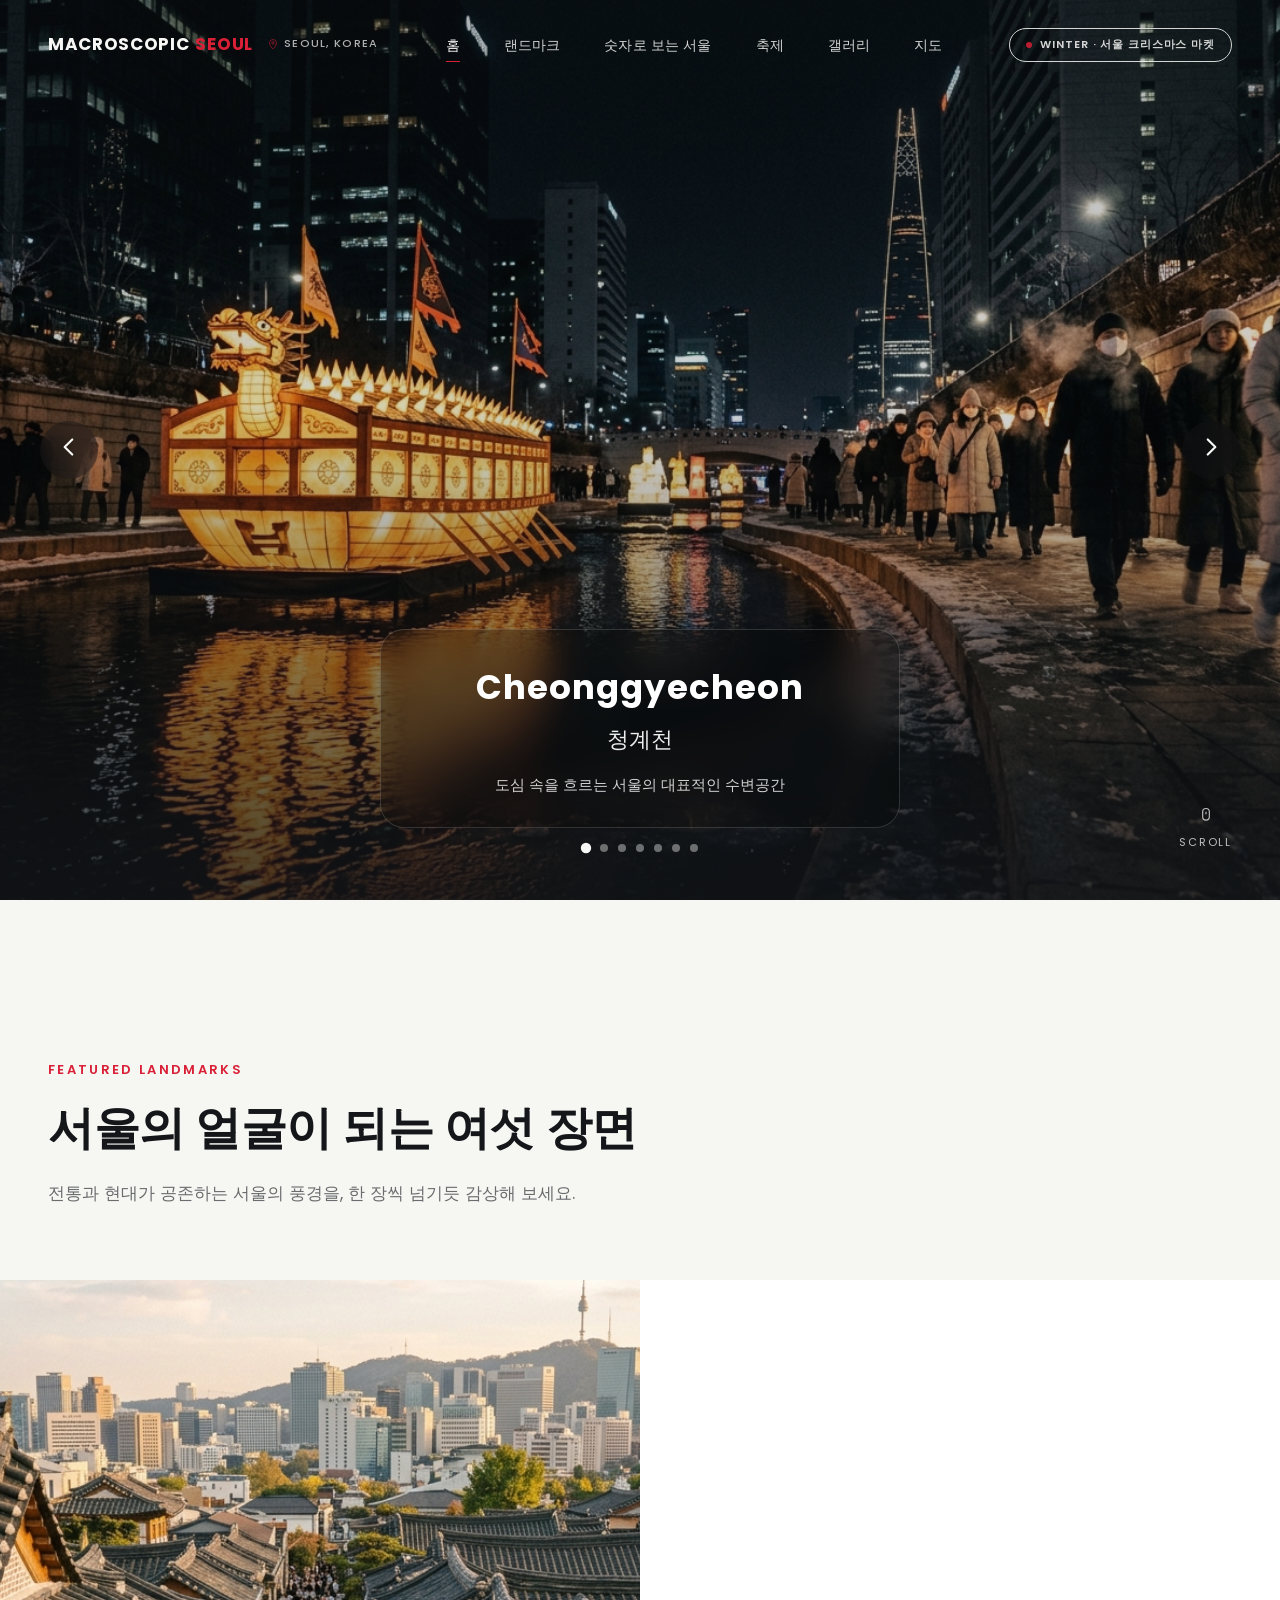
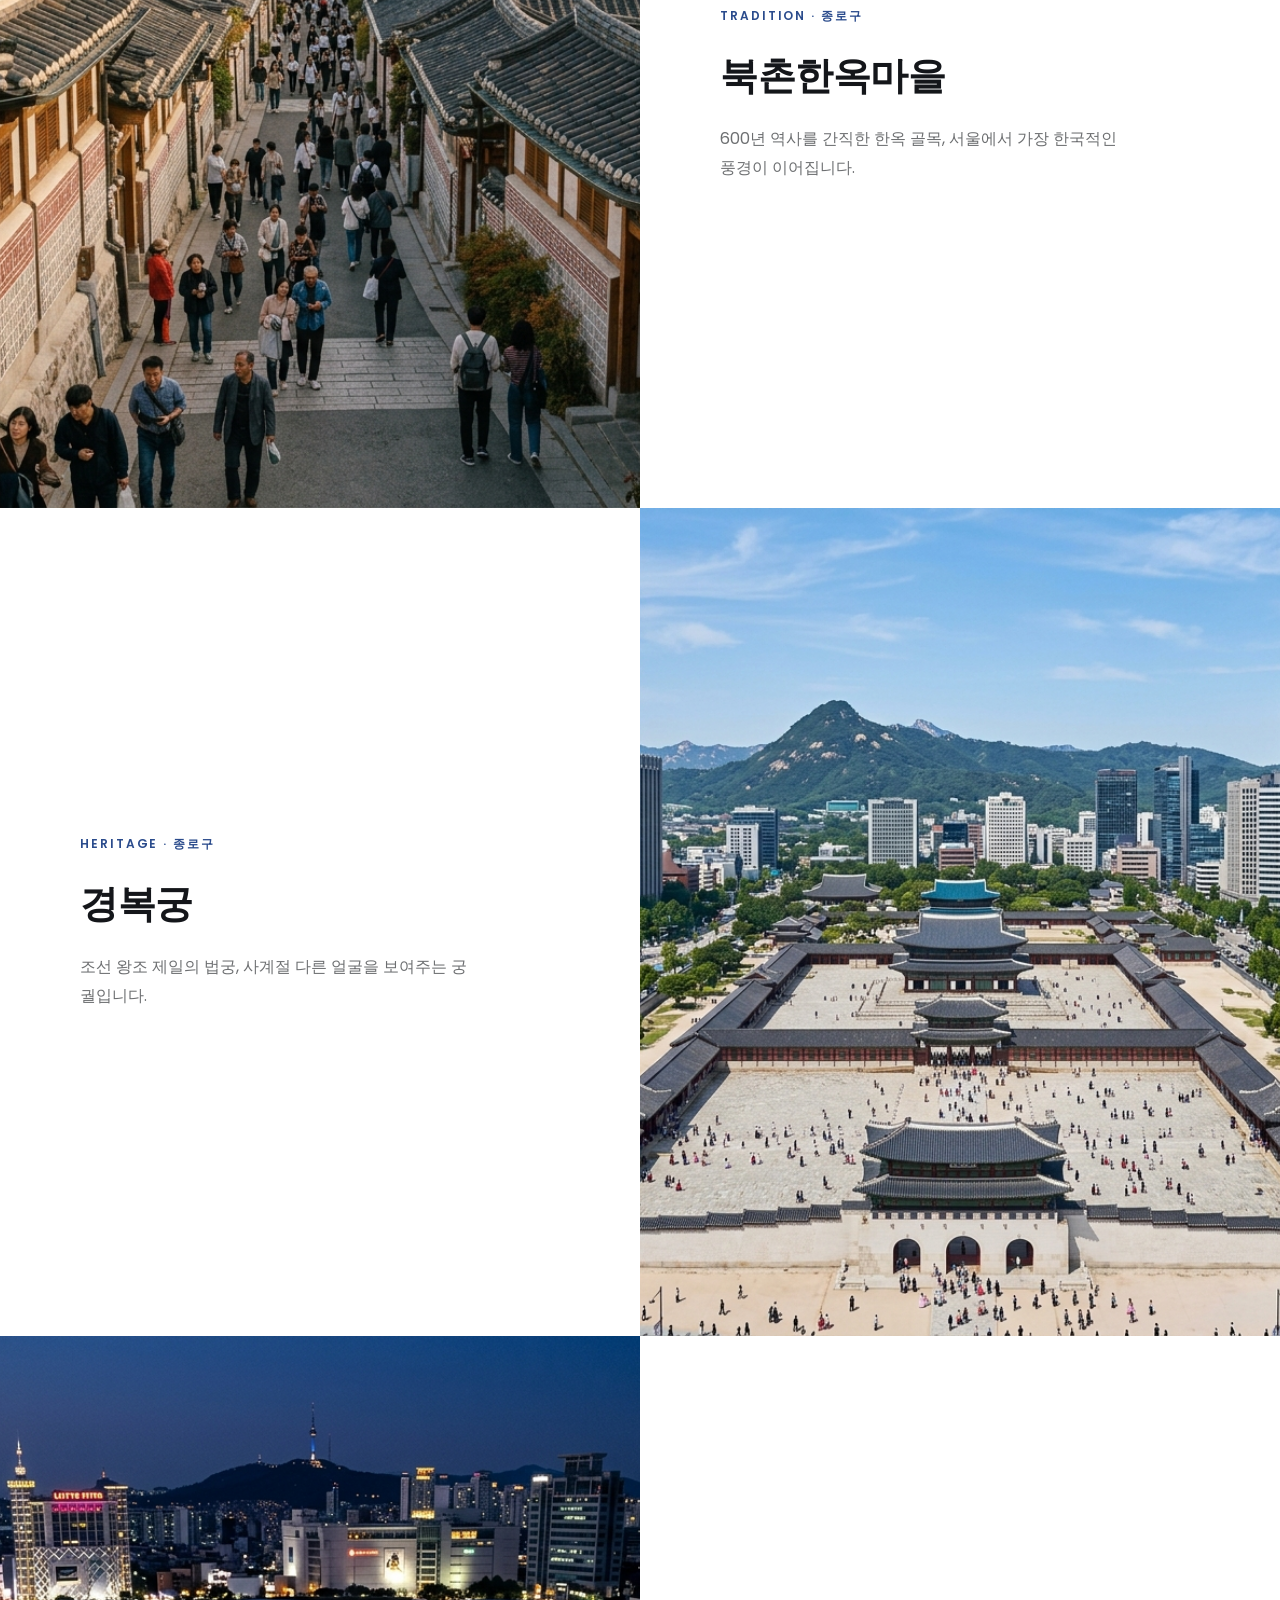
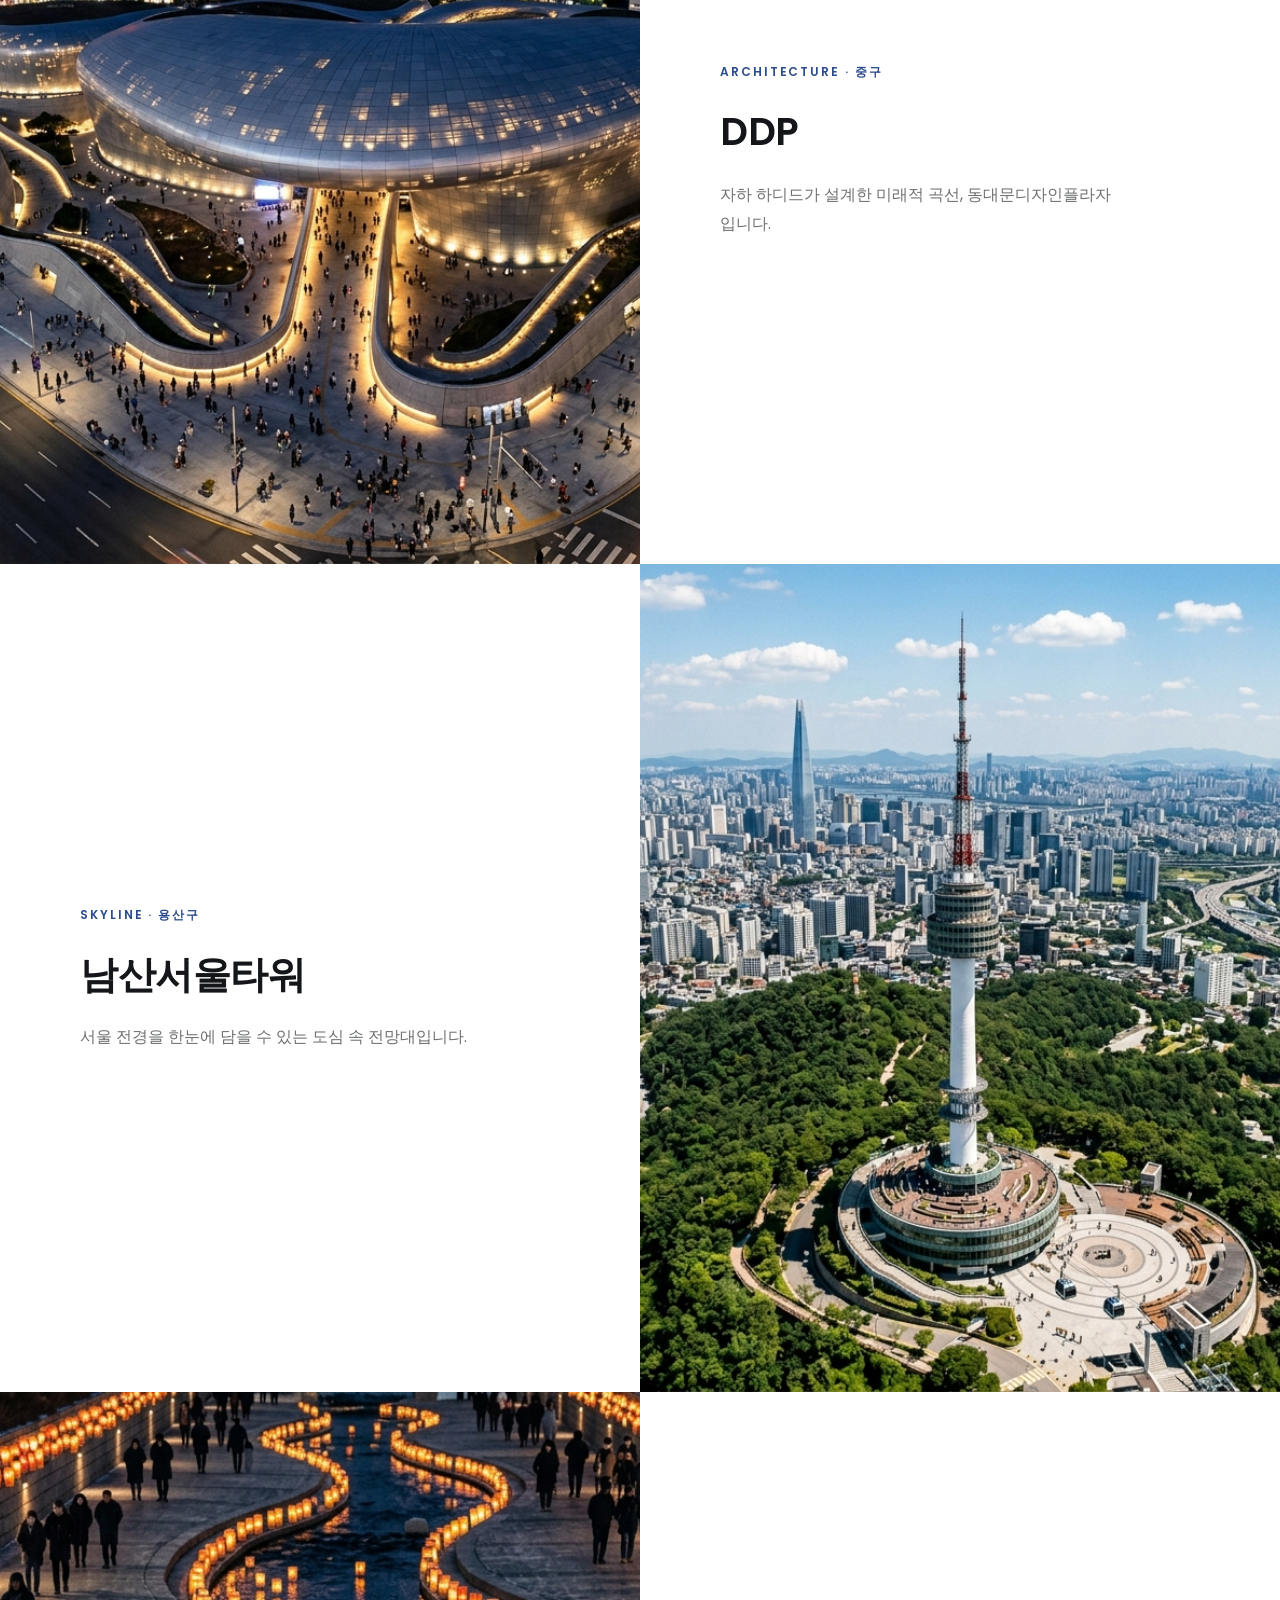
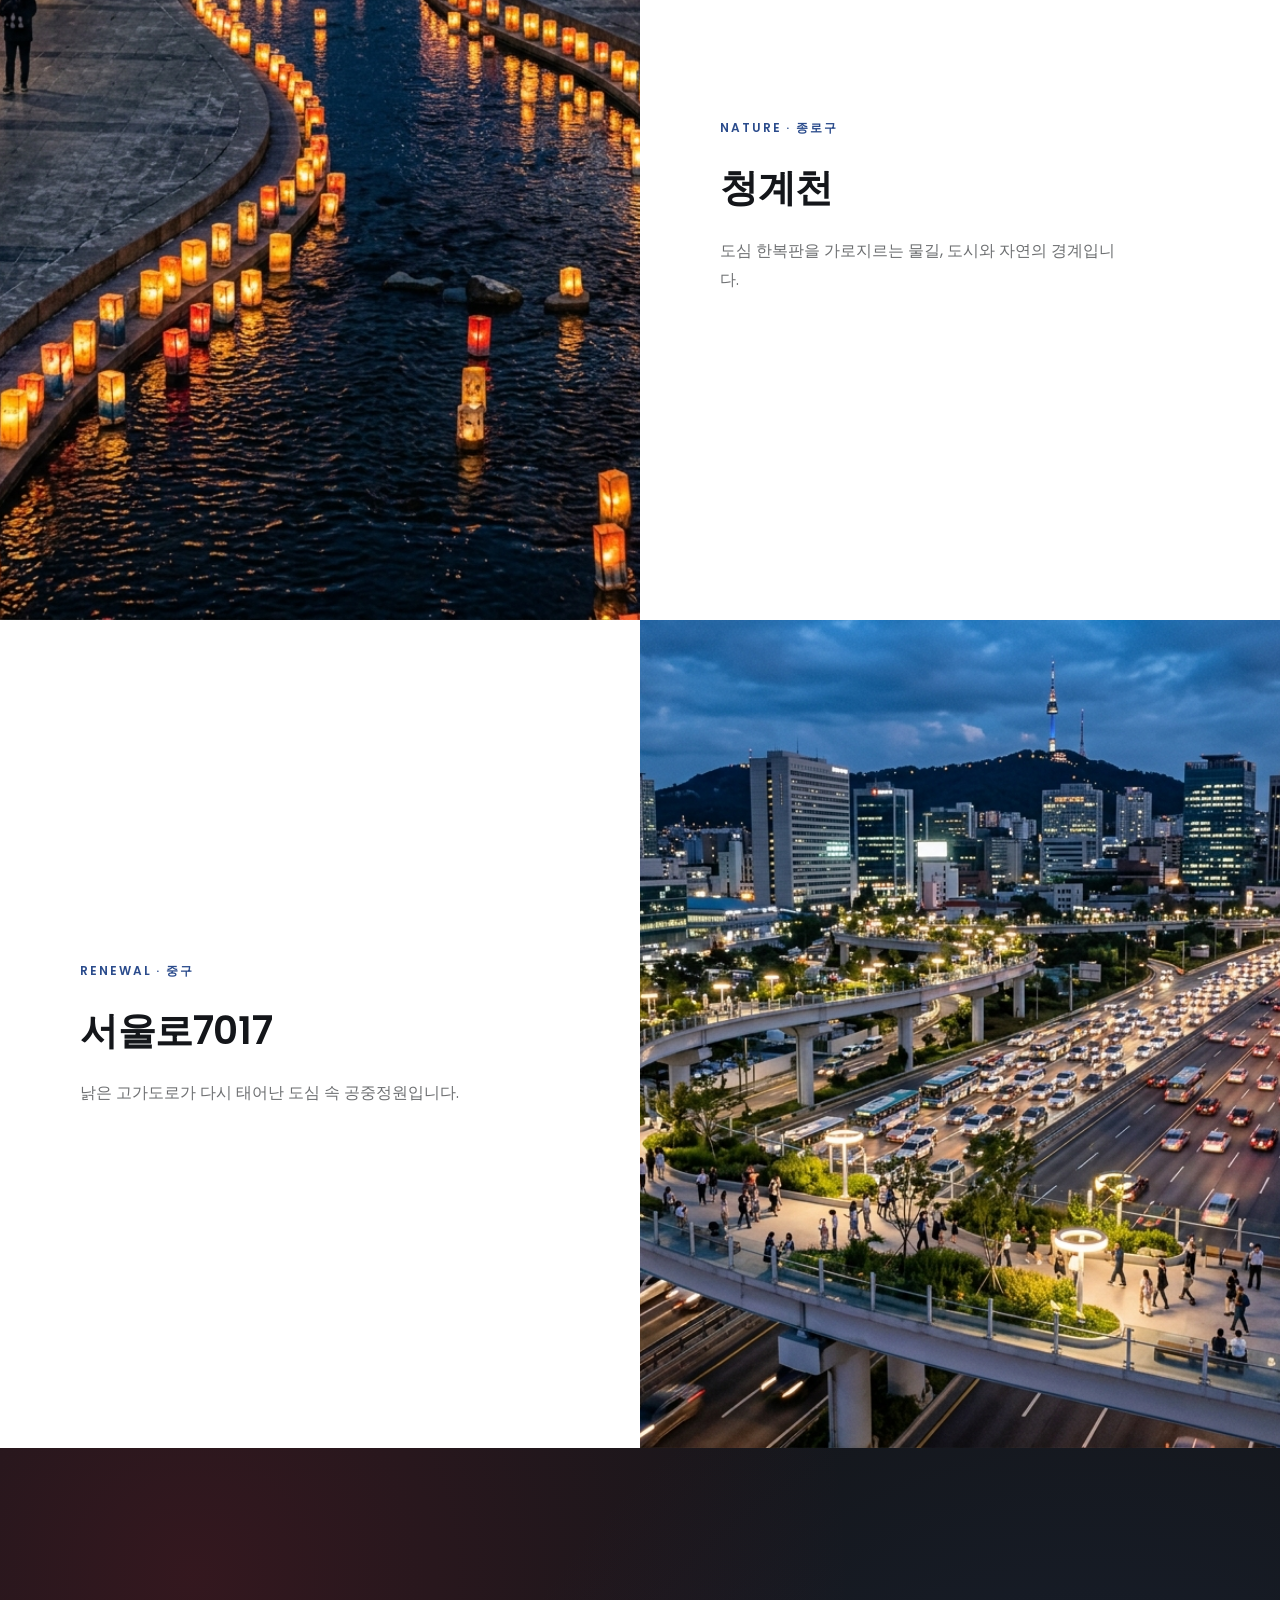
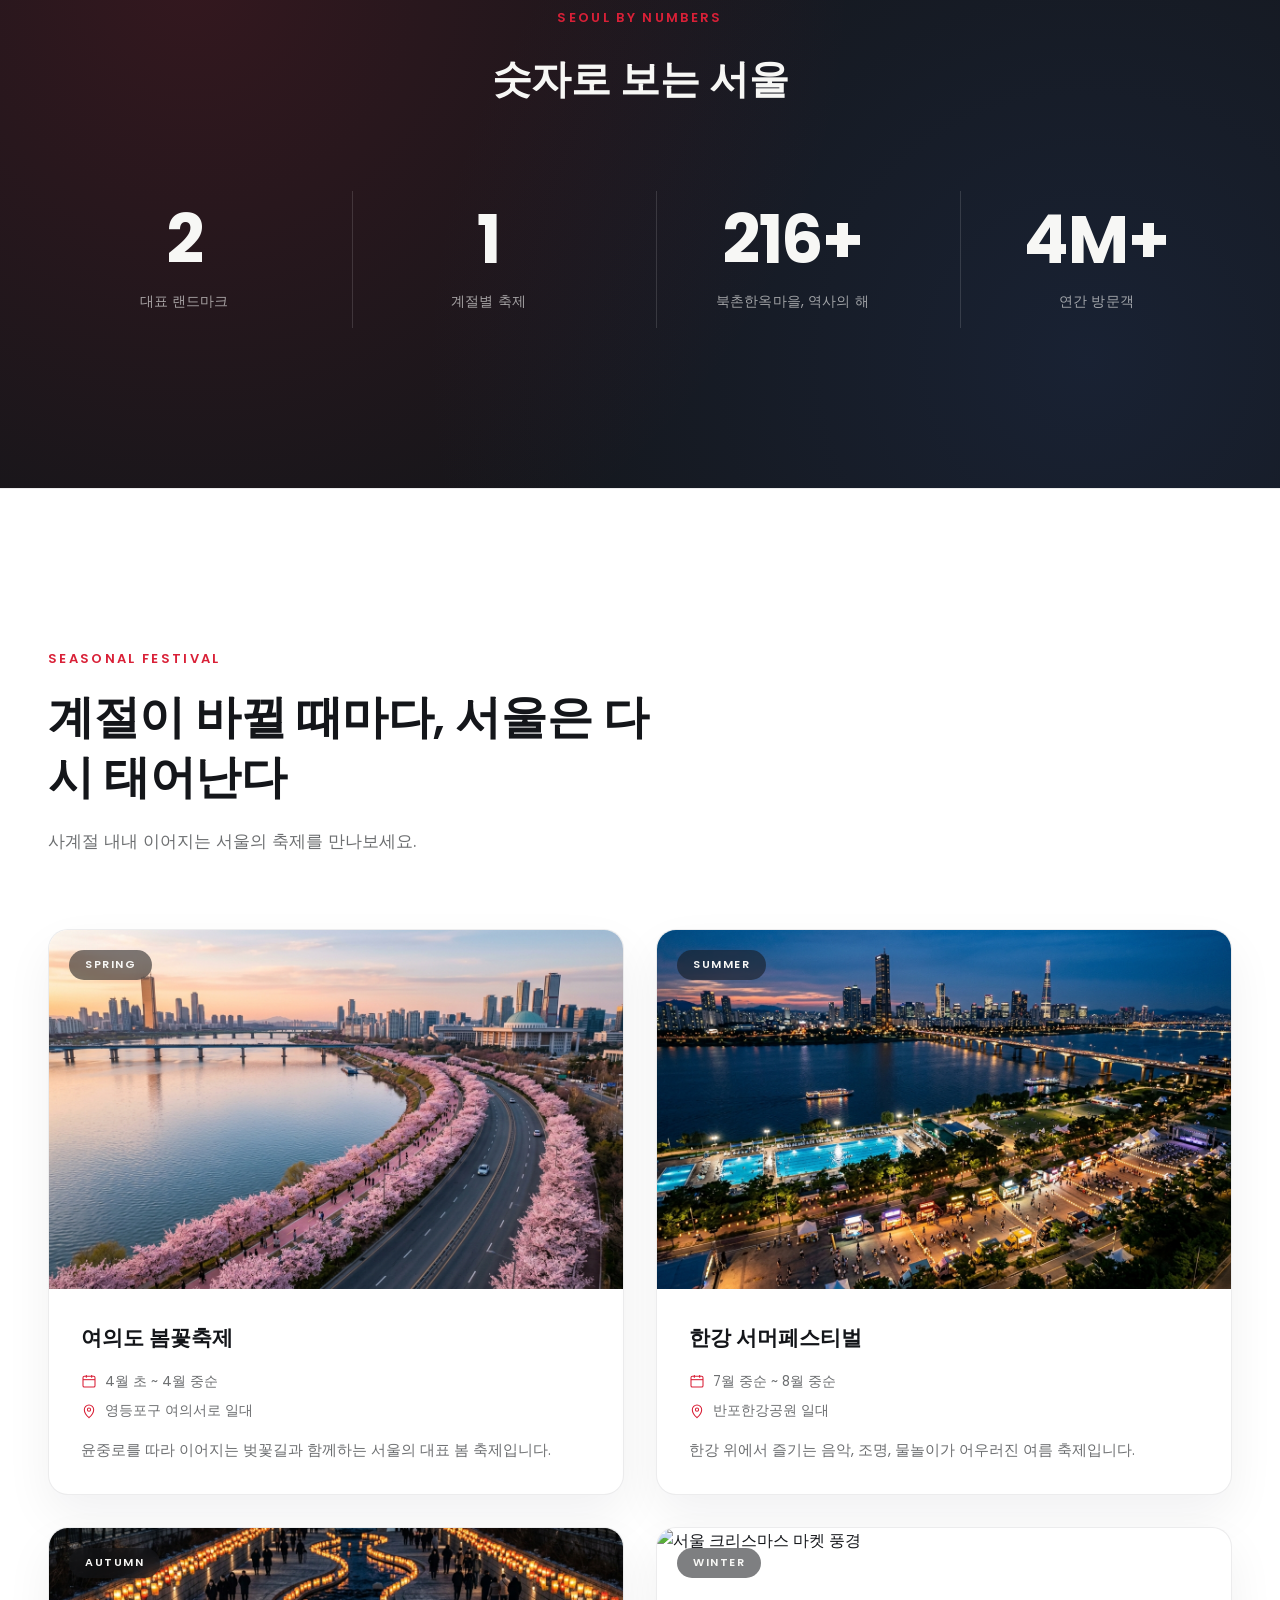
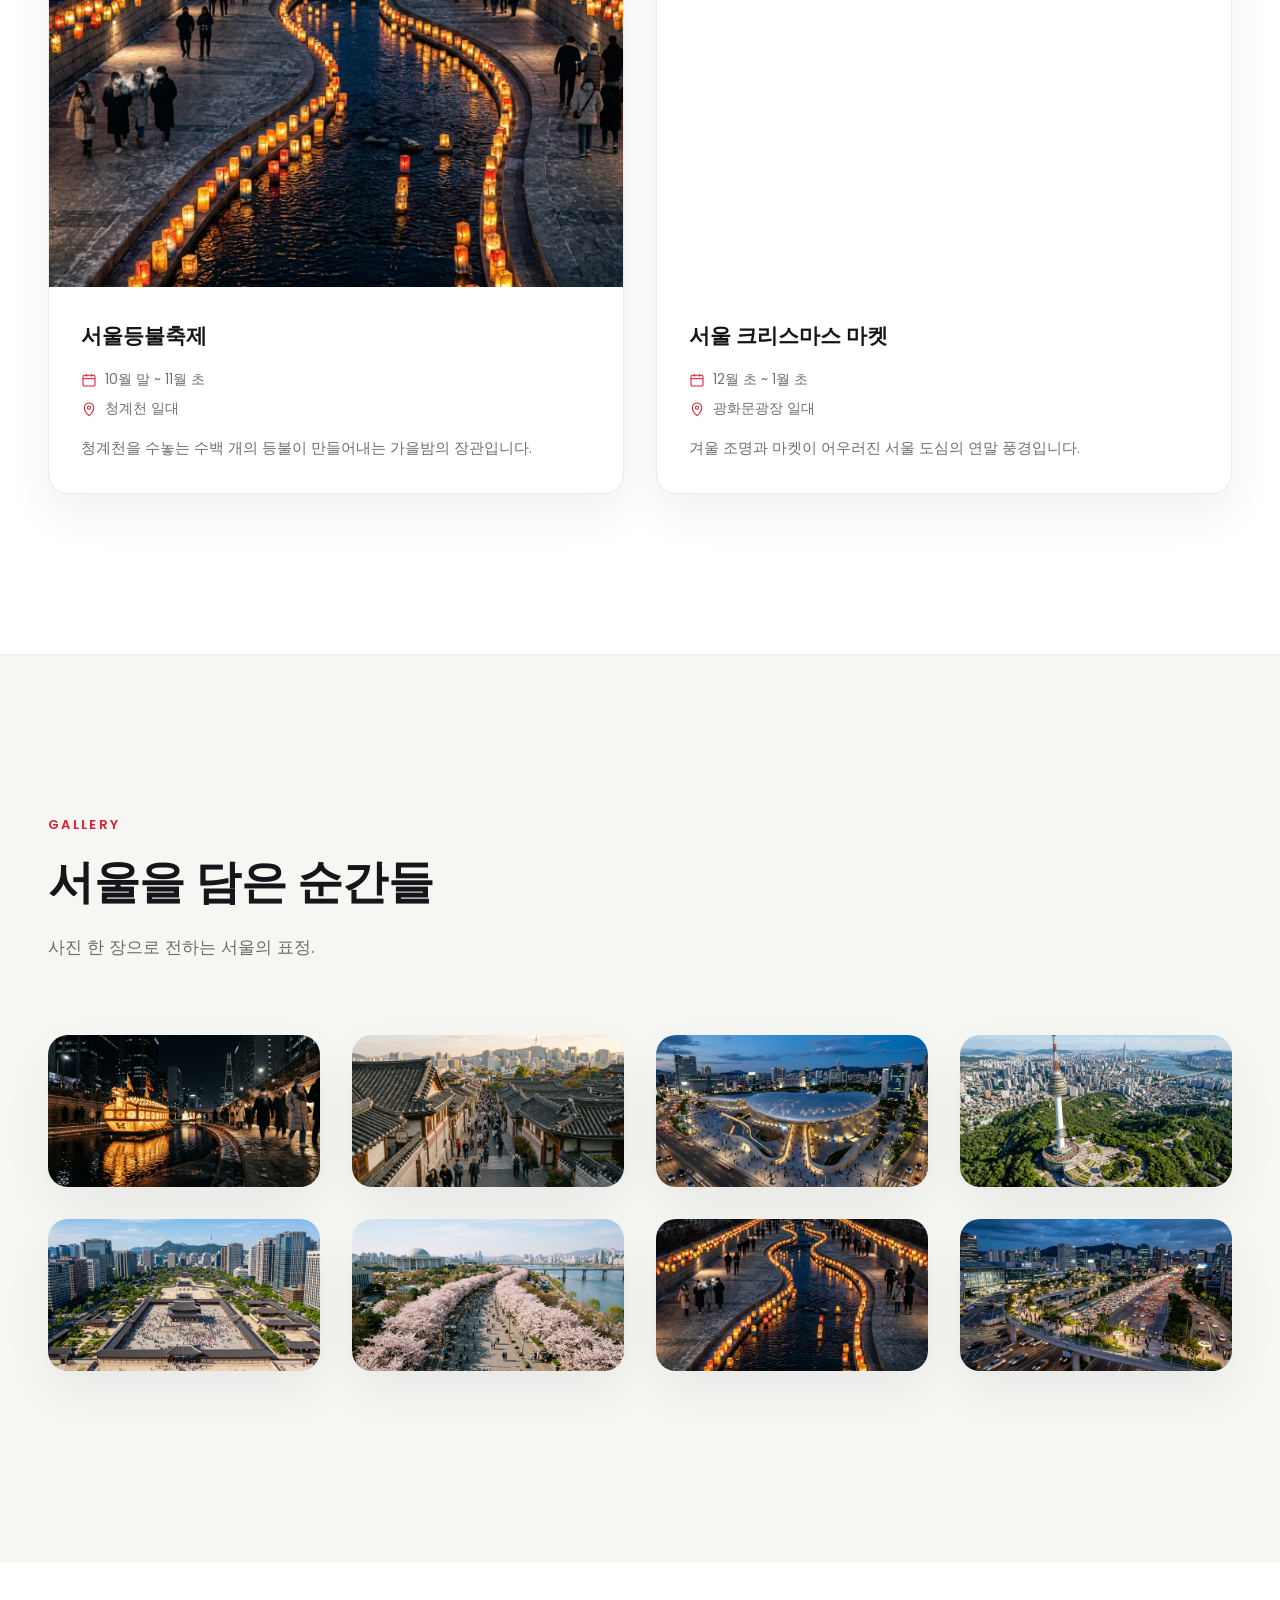
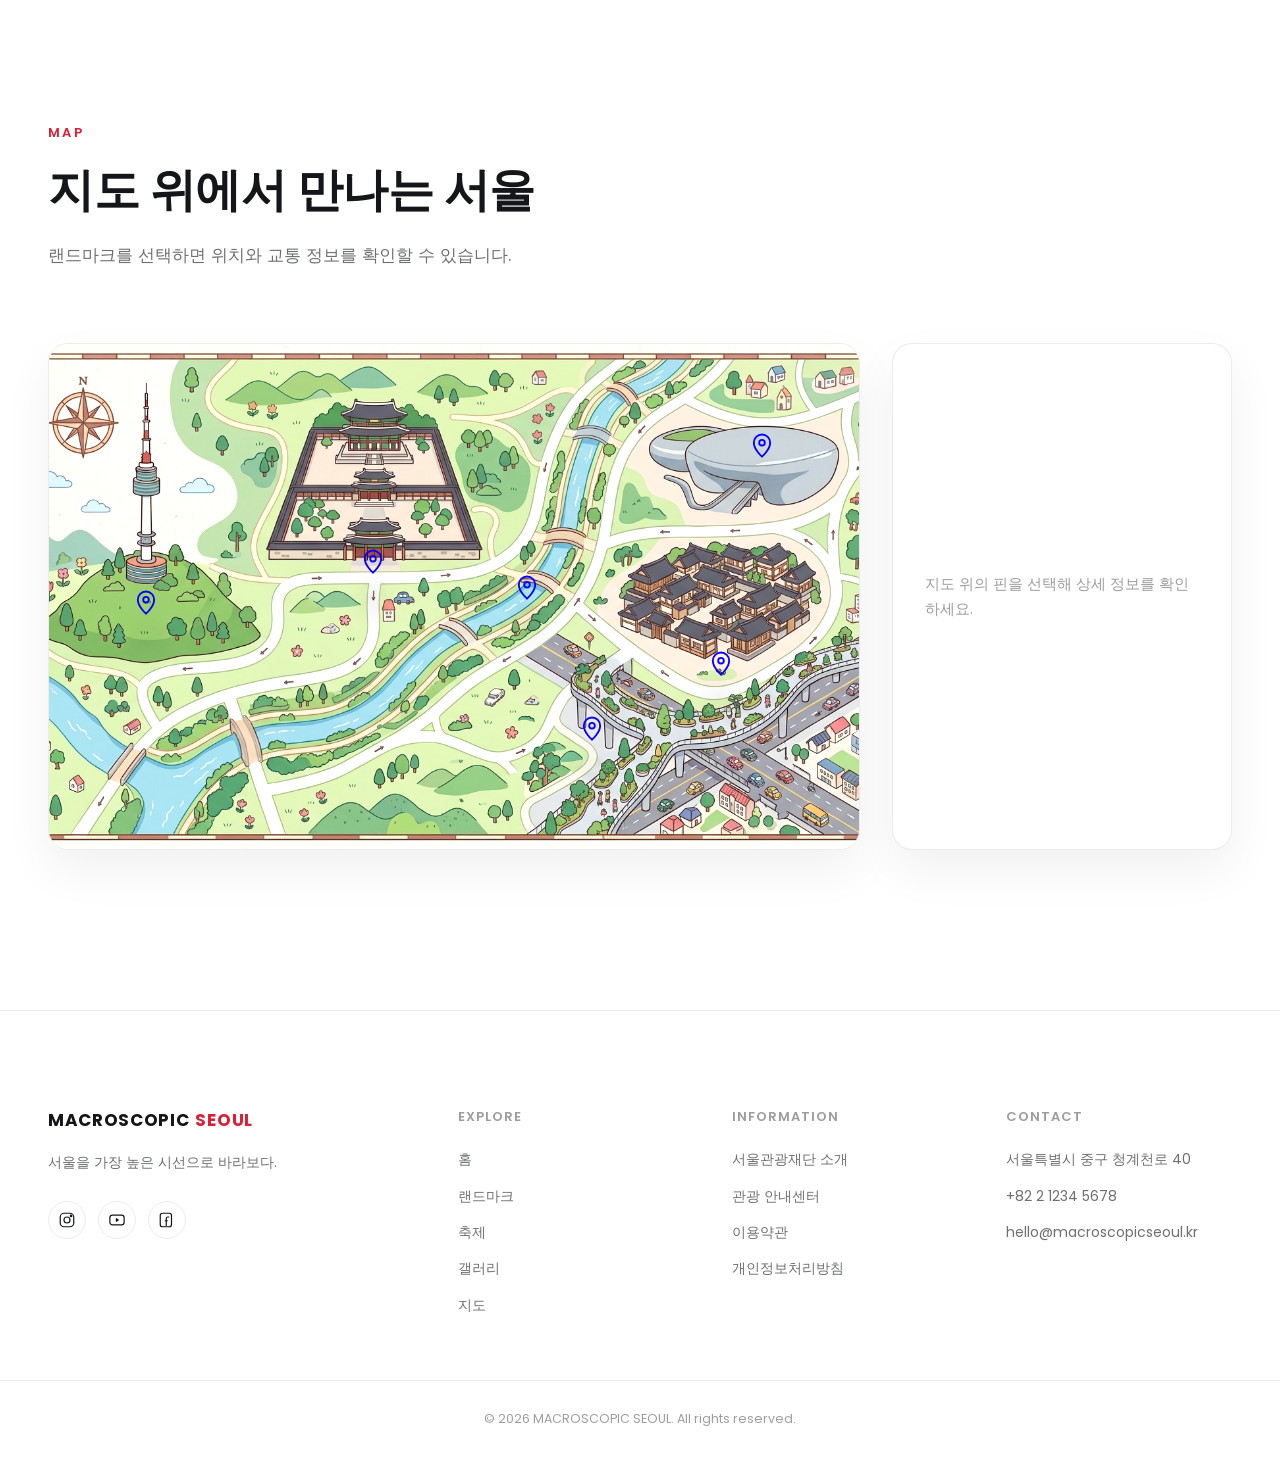
==== commit 1b04e673: "fix: 맵핑 수정" ====
--- a/index.html
+++ b/index.html
@@ -104,10 +104,10 @@
         </span>
 
         <button class="menu-toggle-button" id="menuToggleButton" aria-label="메뉴 열기" aria-expanded="false">
-          <svg class="icon-menu-open" width="22" height="22">
+          <svg class="icon-menu-open" width="28" height="28">
             <use href="#icon-menu" />
           </svg>
-          <svg class="icon-menu-close" width="22" height="22">
+          <svg class="icon-menu-close" width="28" height="28">
             <use href="#icon-close" />
           </svg>
         </button>
@@ -487,33 +487,33 @@
         <div class="map-container reveal-on-scroll">
           <div class="map-visual" id="mapVisual">
             <img src="./imgs/map1.jpeg" alt="서울 도심 지도 일러스트" class="map-background-image" />
-            <button class="map-pin" data-landmark="bukchon" style="top:32%; left:44%;" aria-label="북촌한옥마을 위치">
-              <svg width="22" height="22">
+            <button class="map-pin" data-landmark="bukchon" style="top:67%; left:83%;" aria-label="북촌한옥마을 위치">
+              <svg width="28" height="28">
                 <use href="#icon-pin" />
               </svg>
             </button>
-            <button class="map-pin" data-landmark="gyeongbokgung" style="top:26%; left:38%;" aria-label="경복궁 위치">
-              <svg width="22" height="22">
+            <button class="map-pin" data-landmark="gyeongbokgung" style="top: 47%; left:40%;" aria-label="경복궁 위치">
+              <svg width="28" height="28">
                 <use href="#icon-pin" />
               </svg>
             </button>
             <button class="map-pin" data-landmark="ddp" style="top:24%; left:88%;" aria-label="DDP 위치">
-              <svg width="22" height="22">
+              <svg width="28" height="28">
                 <use href="#icon-pin" />
               </svg>
             </button>
             <button class="map-pin" data-landmark="namsan" style="top:55%; left:12%;" aria-label="남산서울타워 위치">
-              <svg width="22" height="22">
+              <svg width="28" height="28">
                 <use href="#icon-pin" />
               </svg>
             </button>
-            <button class="map-pin" data-landmark="cheonggyecheon" style="top:38%; left:52%;" aria-label="청계천 위치">
-              <svg width="22" height="22">
+            <button class="map-pin" data-landmark="cheonggyecheon" style="top:52%; left:59%;" aria-label="청계천 위치">
+              <svg width="28" height="28">
                 <use href="#icon-pin" />
               </svg>
             </button>
-            <button class="map-pin" data-landmark="seoullo" style="top:48%; left:58%;" aria-label="서울로7017 위치">
-              <svg width="22" height="22">
+            <button class="map-pin" data-landmark="seoullo" style="top:80%; left:67%;" aria-label="서울로7017 위치">
+              <svg width="28" height="28">
                 <use href="#icon-pin" />
               </svg>
             </button>
--- a/css/style.css
+++ b/css/style.css
@@ -1124,7 +1124,7 @@
 .map-pin {
   position: absolute;
   transform: translate(-50%, -100%);
-  color: red;
+  color: rgb(8, 0, 255);
   filter: drop-shadow(0 40px 10px rgba(20, 22, 26, 0.25));
   transition: transform var(--transition-fast), color var(--transition-fast);
 }
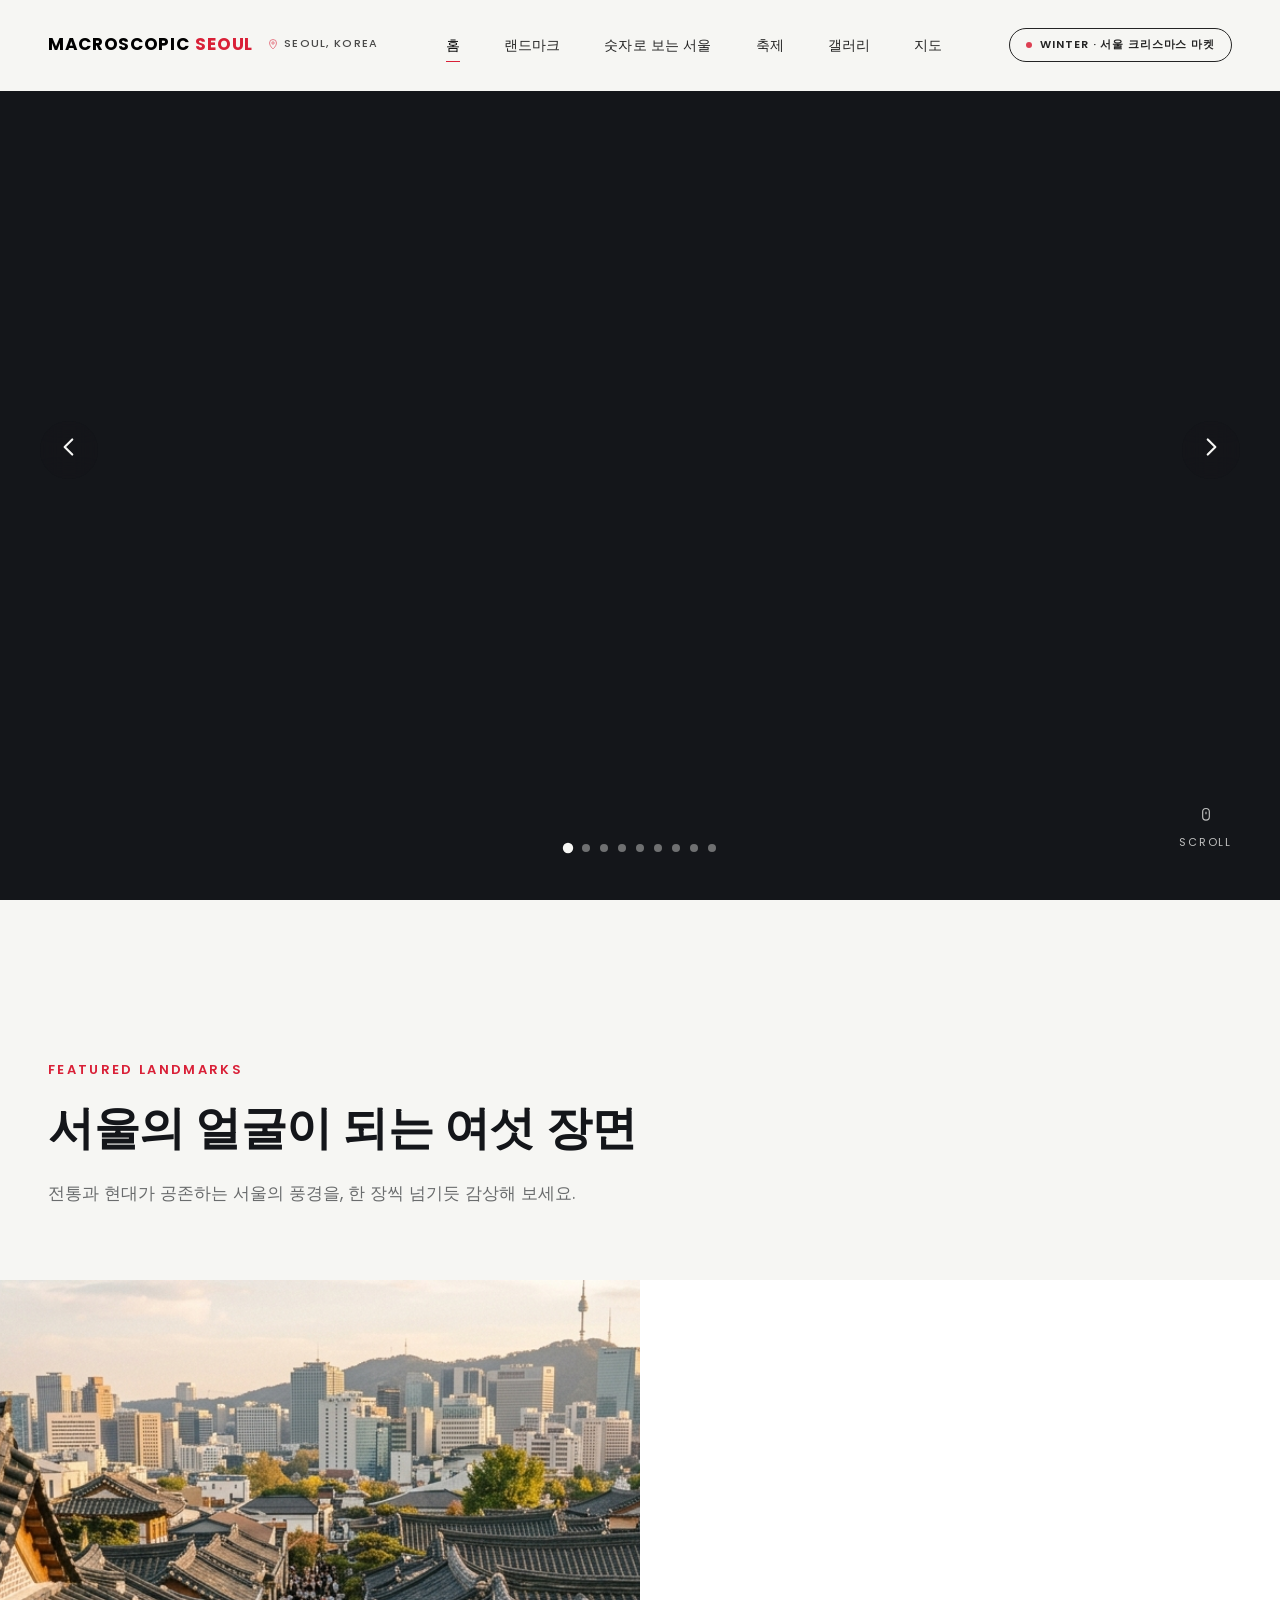
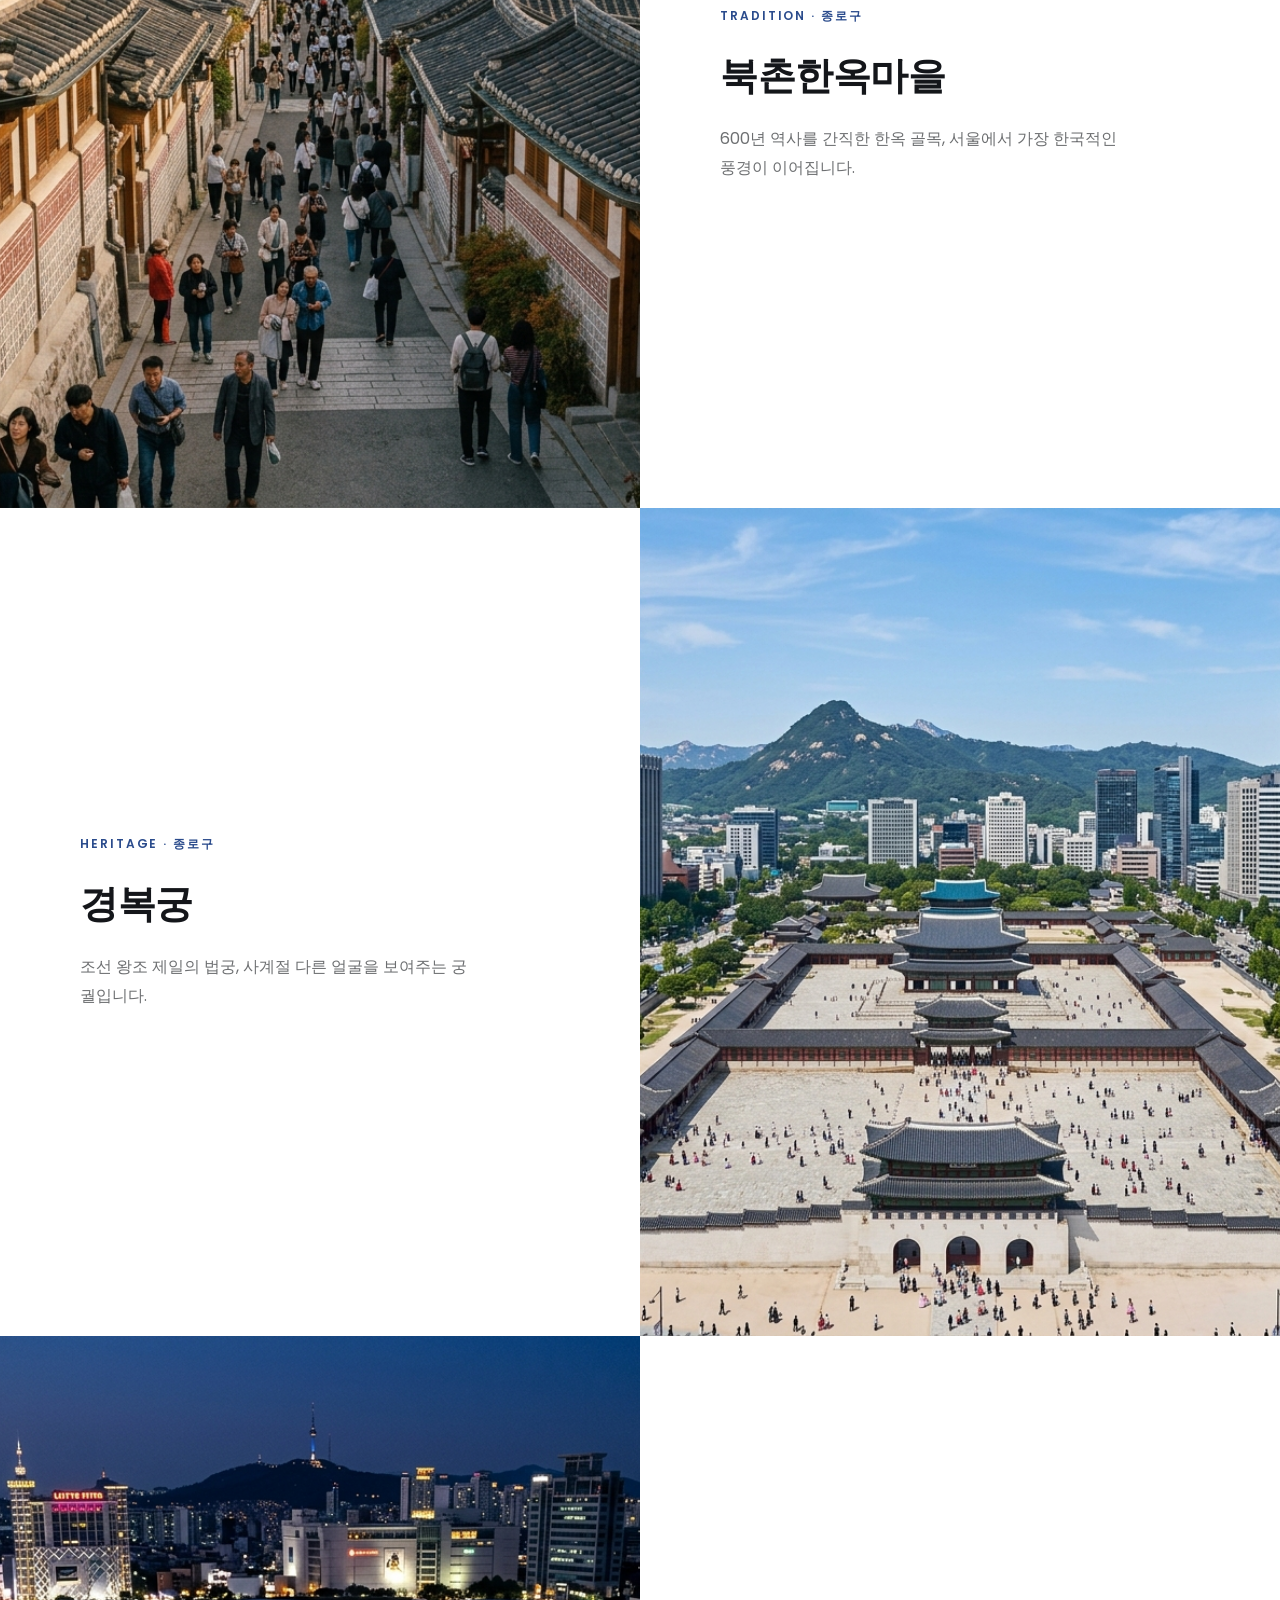
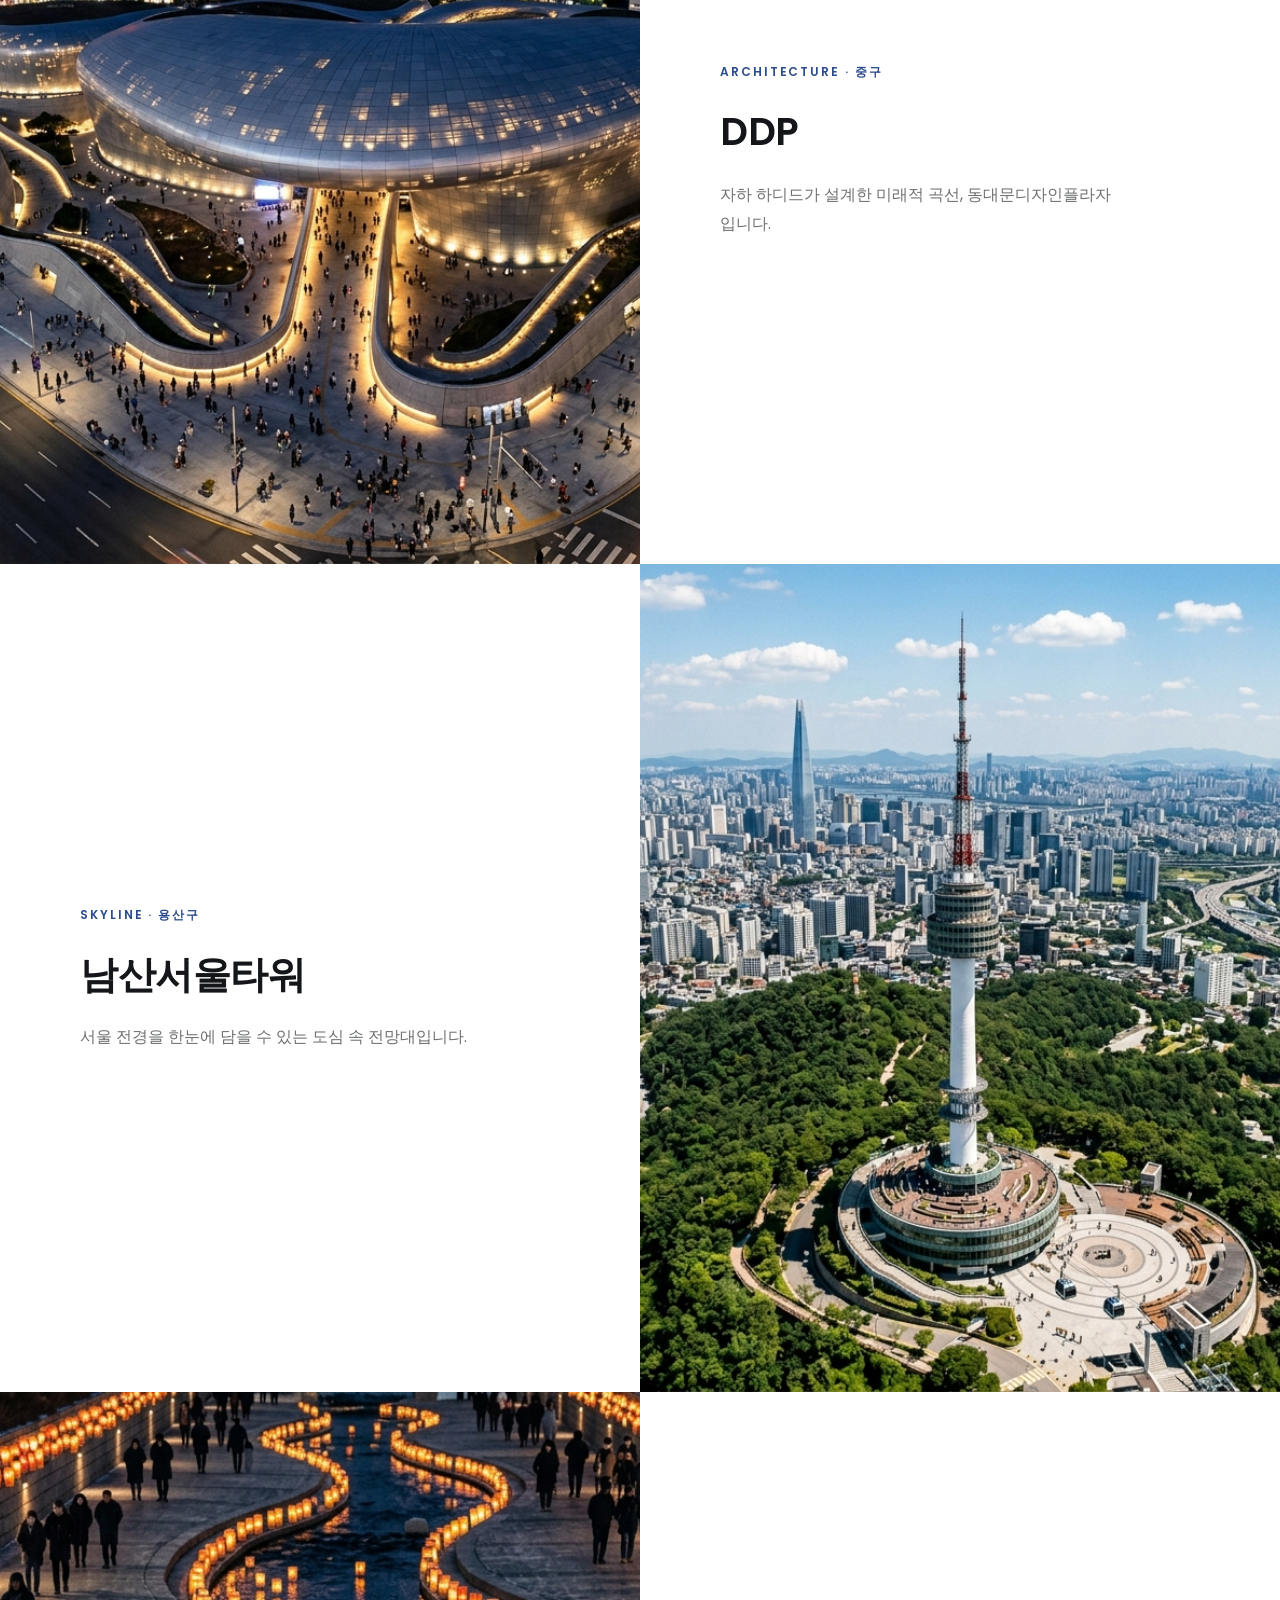
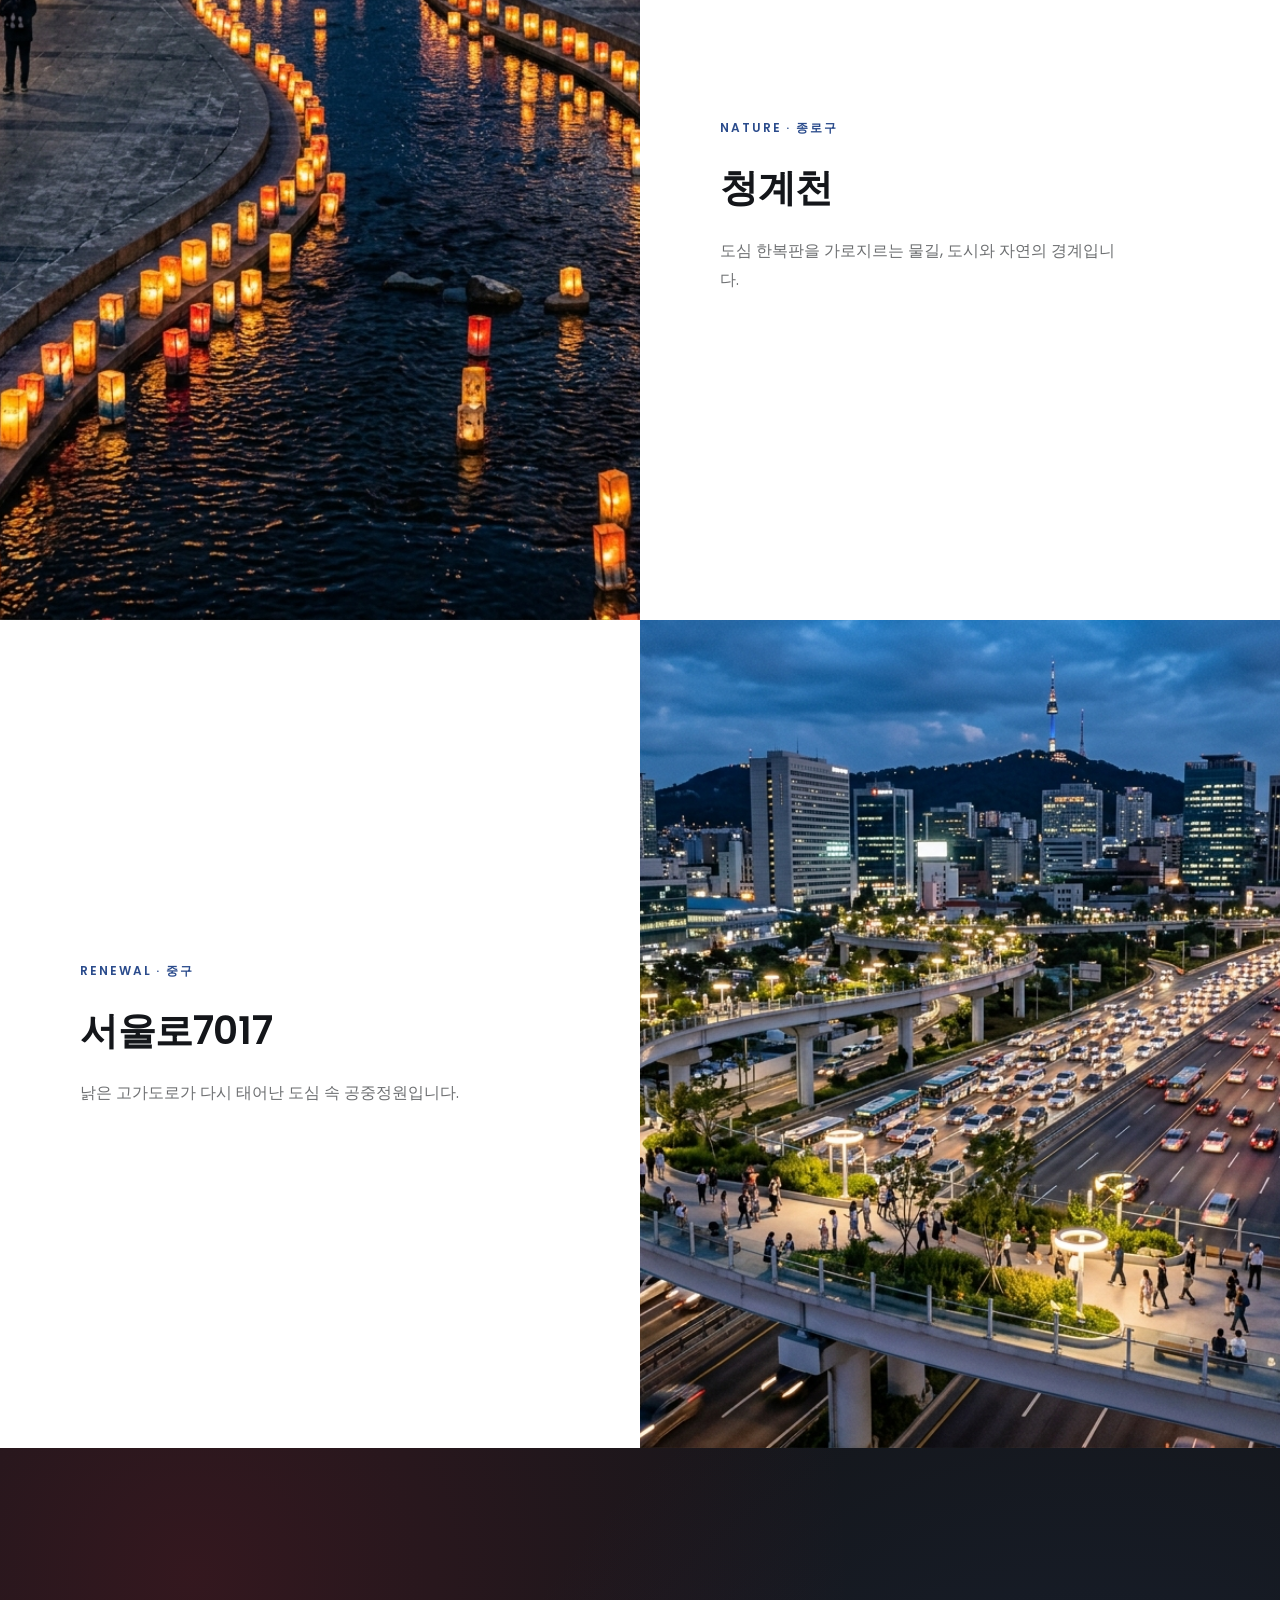
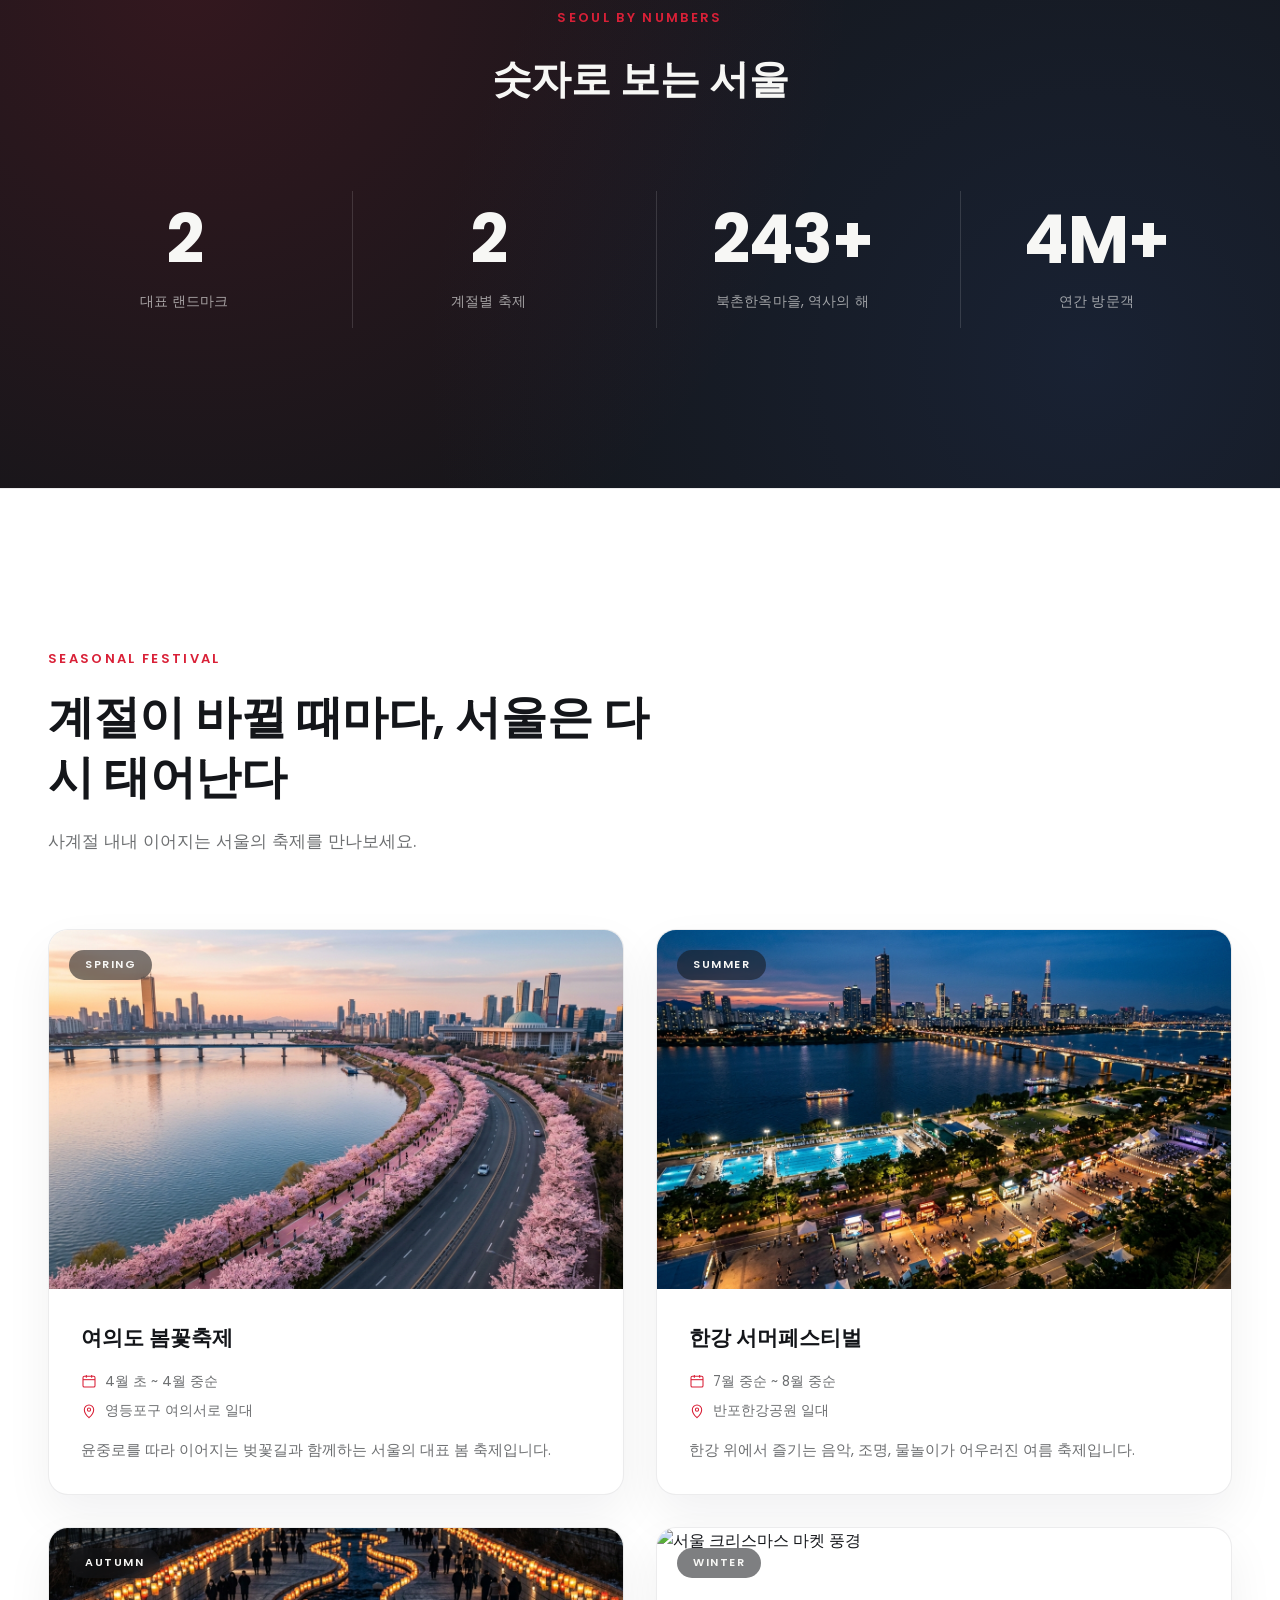
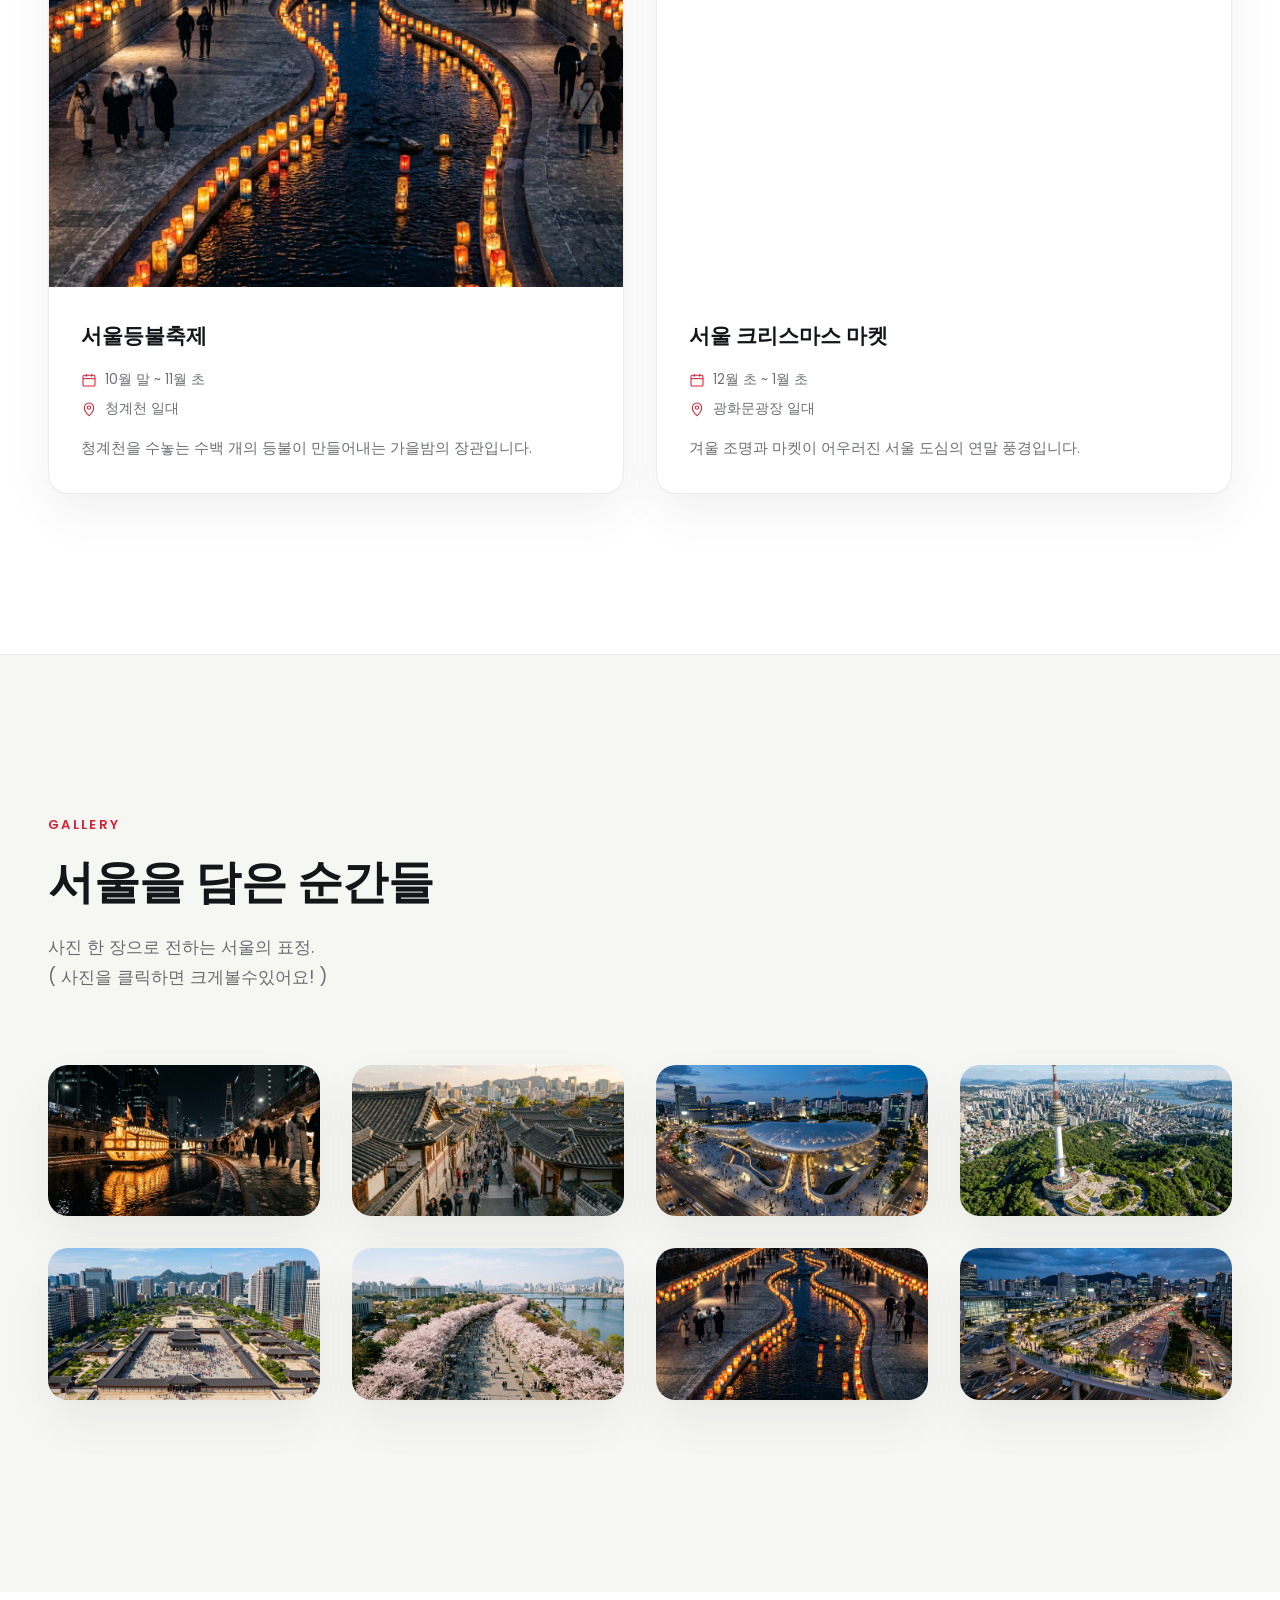
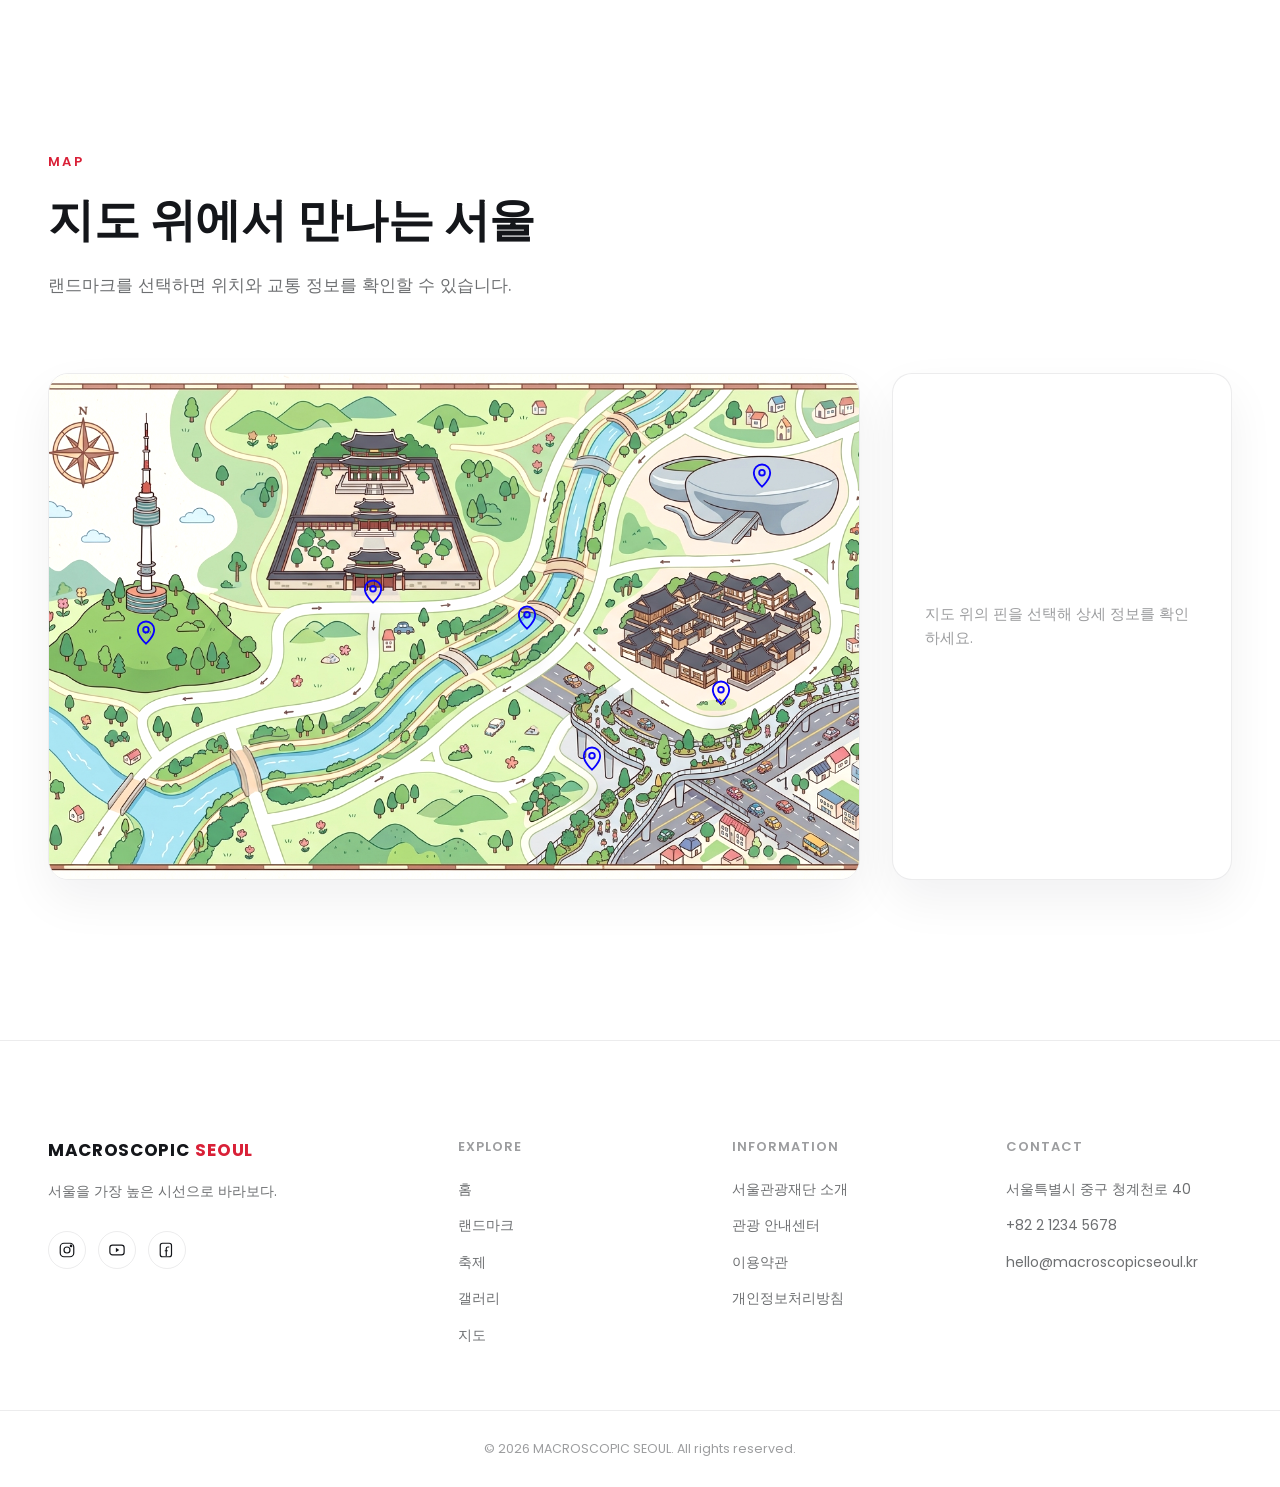
==== commit d91bf2d1: "feat: 영상추가" ====
--- a/index.html
+++ b/index.html
@@ -124,7 +124,17 @@
     <!-- ============================== -->
     <section class="hero-section" id="home">
       <div class="hero-slide-track" id="heroSlideTrack">
-        <div class="hero-slide is-active" style="background-image:url('./imgs/cgc1.jpeg')"></div>
+        <div class="hero-slide is-active video-slide">
+          <video style="
+      width:100%;
+      height:100%;
+      object-fit:cover;
+      object-position: center 10px ;
+    " class="hero-video" autoplay muted playsinline>
+            <source src="./imgs/solvdohb.mp4" type="video/mp4">
+          </video>
+        </div>
+        <div class="hero-slide" style="background-image:url('./imgs/cgc1.jpeg')"></div>
         <div class="hero-slide" style="background-image:url('./imgs/ddp1.jpeg')"></div>
         <div class="hero-slide" style="background-image:url('./imgs/gbg1.jpeg')"></div>
         <div class="hero-slide" style="background-image:url('./imgs/hg1.jpeg')"></div>
@@ -133,7 +143,7 @@
         <div class="hero-slide" style="background-image:url('./imgs/sol1.jpeg')"></div>
       </div>
 
-      <div class="hero-overlay"></div>
+      <div class="hero-overlay" id="hero-overlay"></div>
 
       <div class="hero-content">
         <p class="hero-eyebrow">SEOUL, KOREA</p>
@@ -176,7 +186,9 @@
         <button class="hero-slide-dot" data-slide-index="3" aria-label="슬라이드 4"></button>
         <button class="hero-slide-dot" data-slide-index="4" aria-label="슬라이드 5"></button>
         <button class="hero-slide-dot" data-slide-index="5" aria-label="슬라이드 6"></button>
-        <button class="hero-slide-dot" data-slide-index="7" aria-label="슬라이드 7"></button>
+        <button class="hero-slide-dot" data-slide-index="6" aria-label="슬라이드 7"></button>
+        <button class="hero-slide-dot" data-slide-index="7" aria-label="슬라이드 8"></button>
+        <button class="hero-slide-dot" data-slide-index="8" aria-label="슬라이드 9"></button>
       </div>
 
       <a href="#landmarks" class="scroll-indicator">
@@ -431,7 +443,7 @@
         <div class="section-heading reveal-on-scroll">
           <p class="section-eyebrow">Gallery</p>
           <h2 class="section-title">서울을 담은 순간들</h2>
-          <p class="section-description">사진 한 장으로 전하는 서울의 표정.</p>
+          <p class="section-description">사진 한 장으로 전하는 서울의 표정. <br> ( 사진을 클릭하면 크게볼수있어요! )</p>
         </div>
 
         <div class="gallery-grid" id="galleryGrid">
--- a/css/style.css
+++ b/css/style.css
@@ -167,14 +167,16 @@
   right: 0;
   z-index: 500;
   padding: 28px 48px;
-  color: var(--color-on-image);
-  transition: background-color var(--transition-base), padding var(--transition-base),
-    border-color var(--transition-base), color var(--transition-base);
+  background-color: rgba(246, 246, 243, 1);
+  color: black;
+  /* color: var(--color-on-image); */
+  /* transition: background-color var(--transition-base), padding var(--transition-base),
+    border-color var(--transition-base), color var(--transition-base); */
   border-bottom: 1px solid transparent;
 }
 
 .site-header.is-scrolled {
-  background-color: rgba(246, 246, 243, 0.9);
+  background-color: rgba(246, 246, 243, 0.7);
   backdrop-filter: blur(16px);
   -webkit-backdrop-filter: blur(16px);
   padding: 16px 48px;
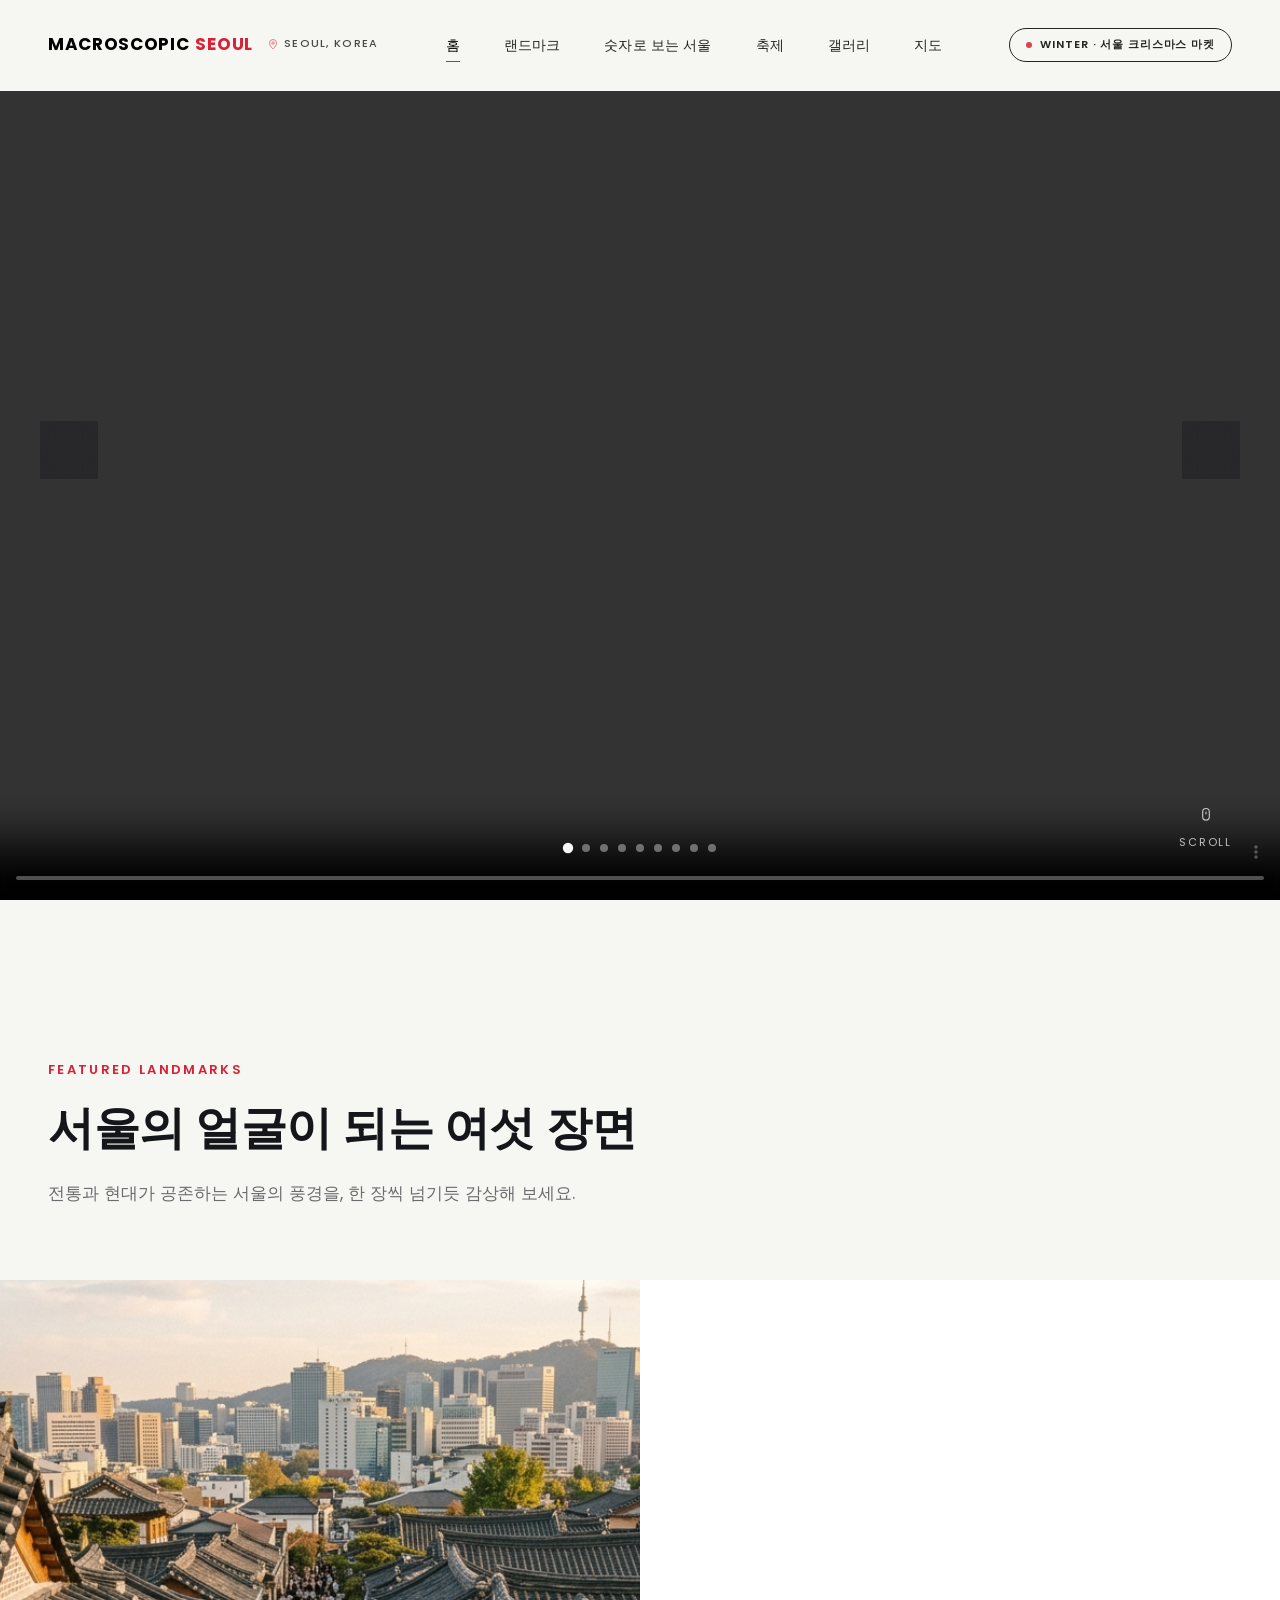
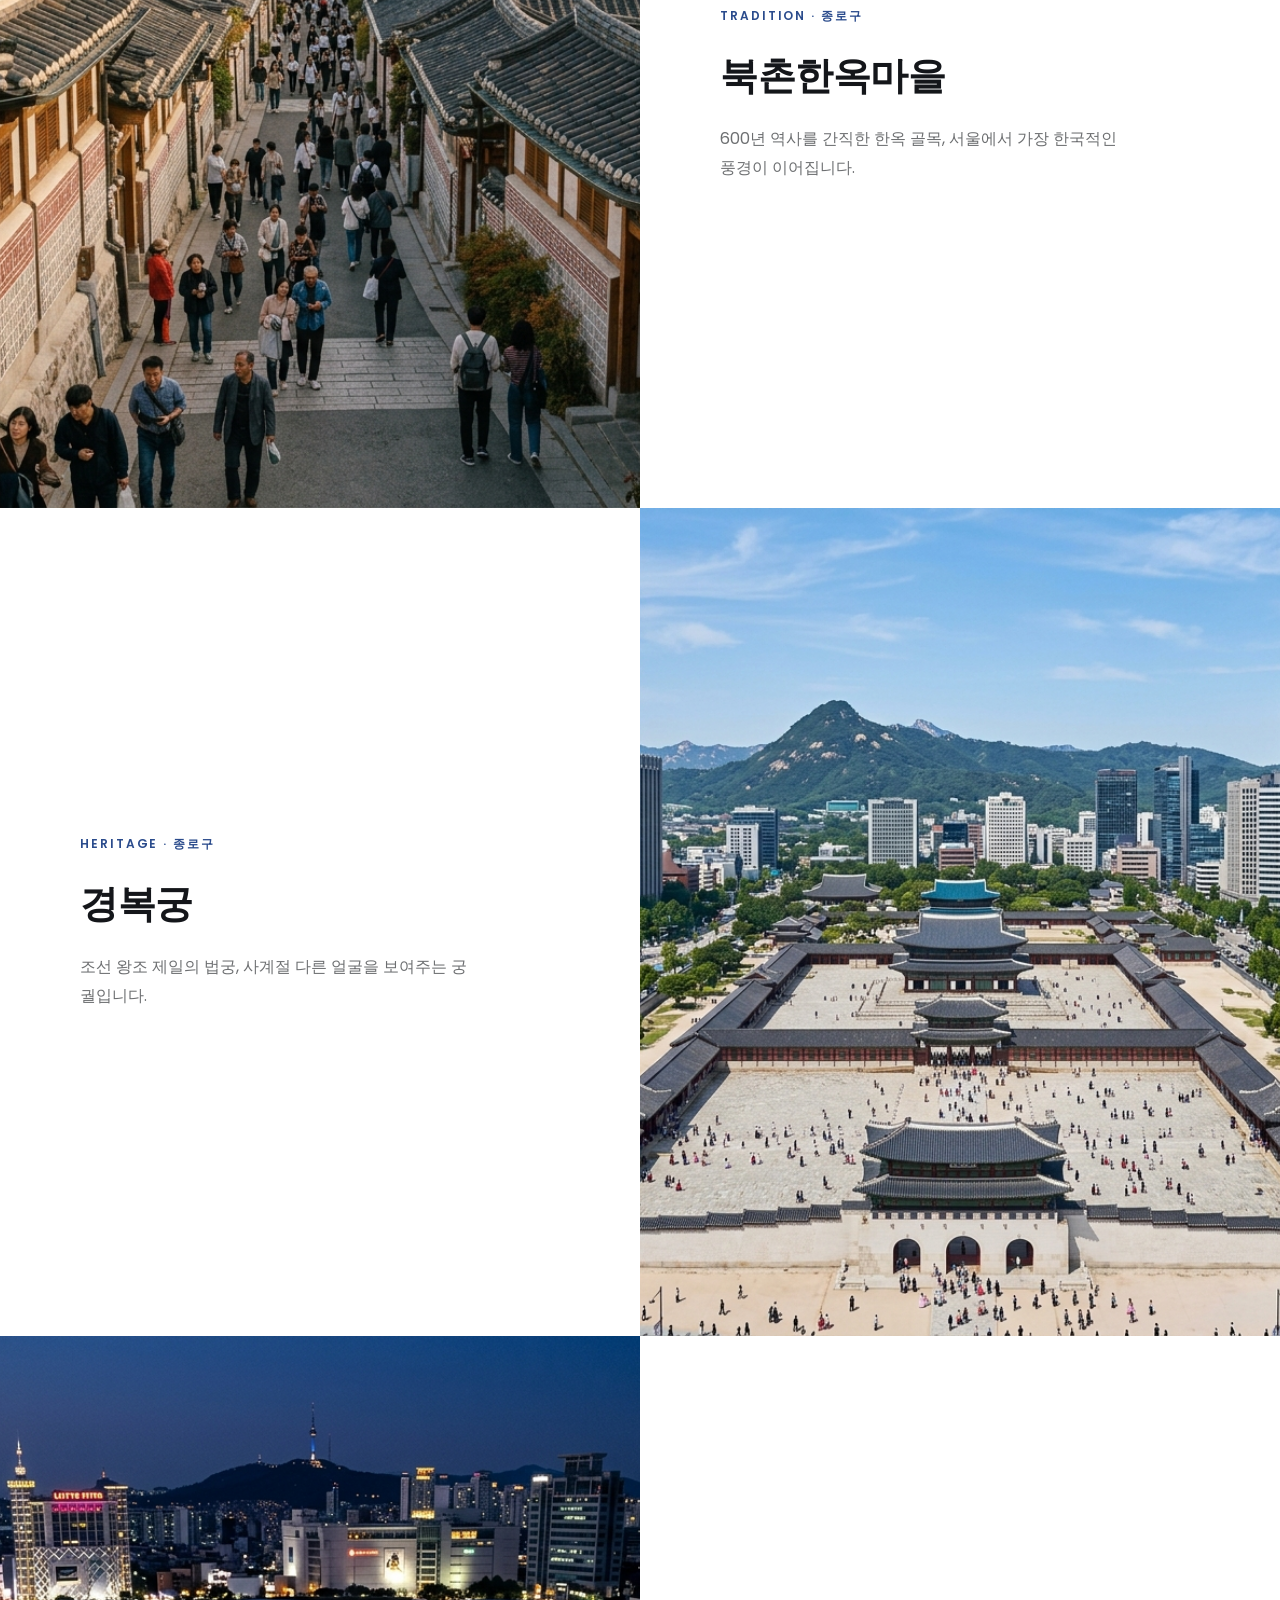
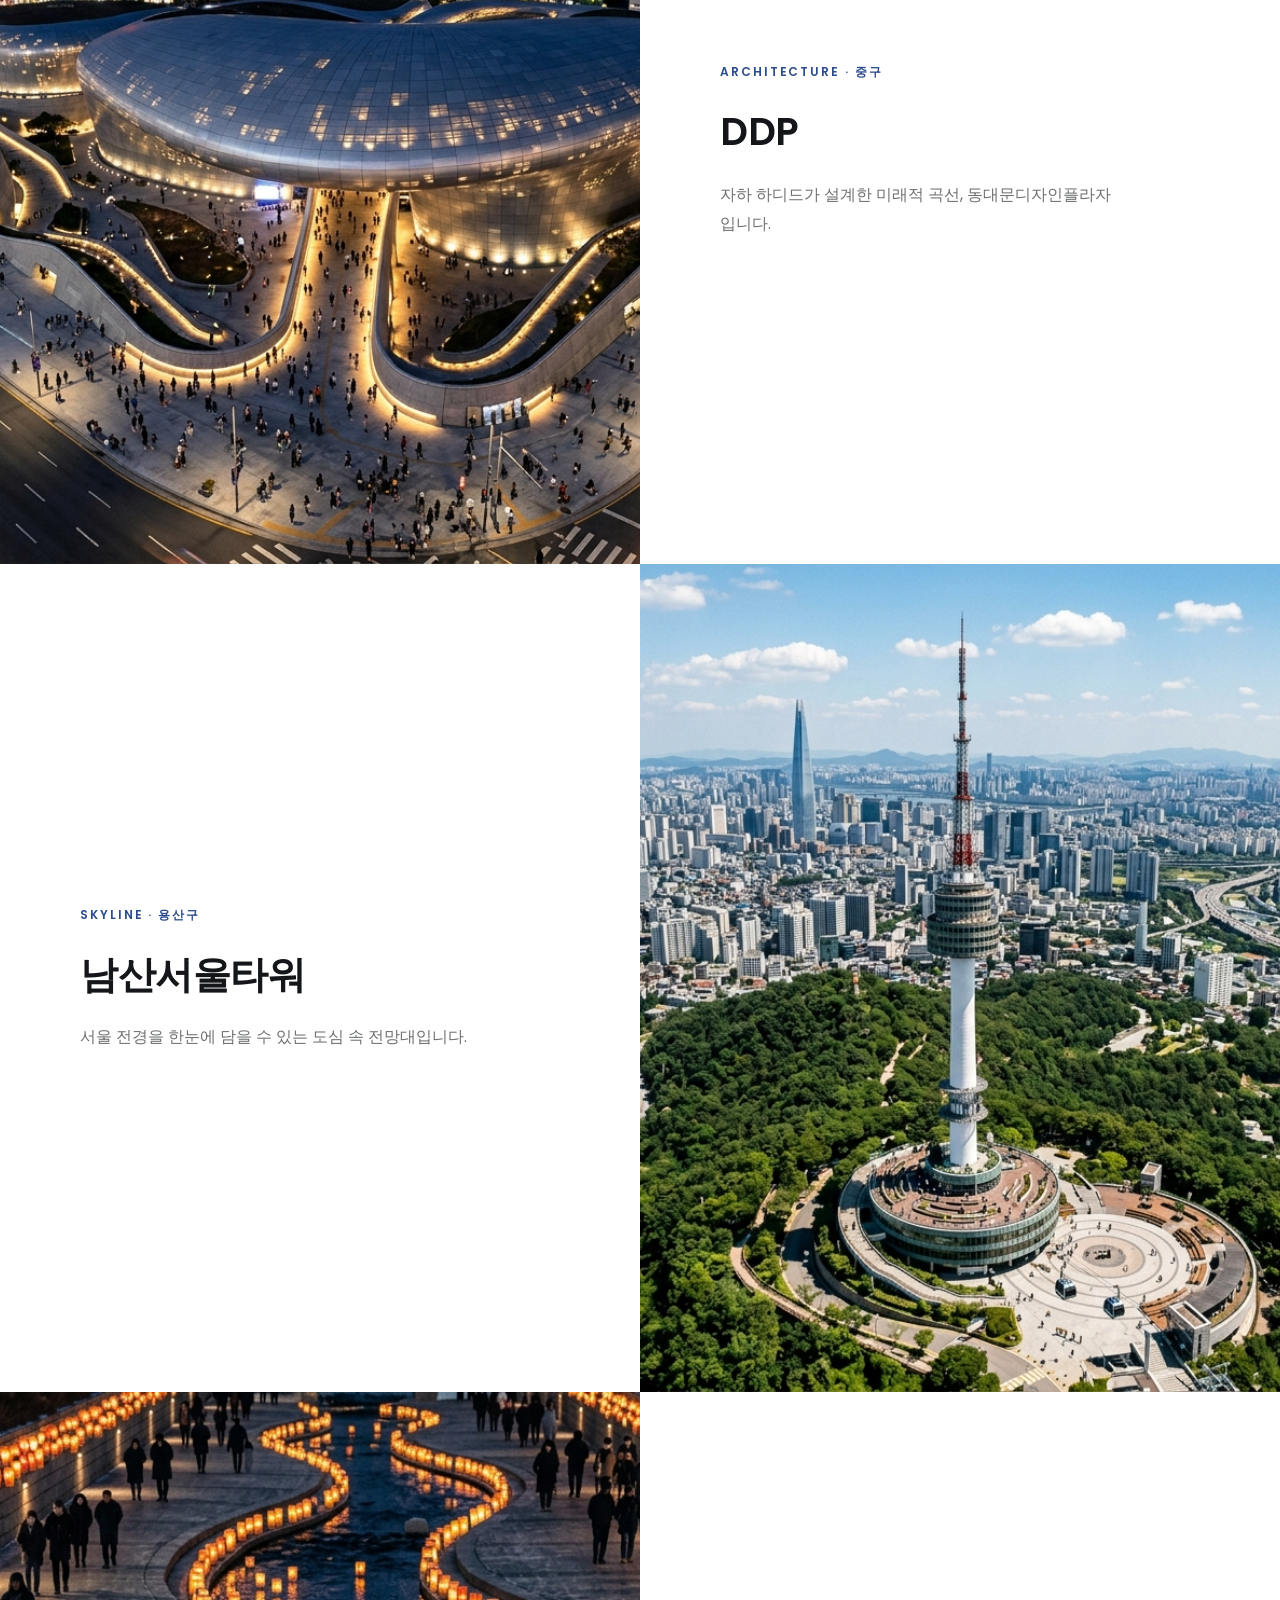
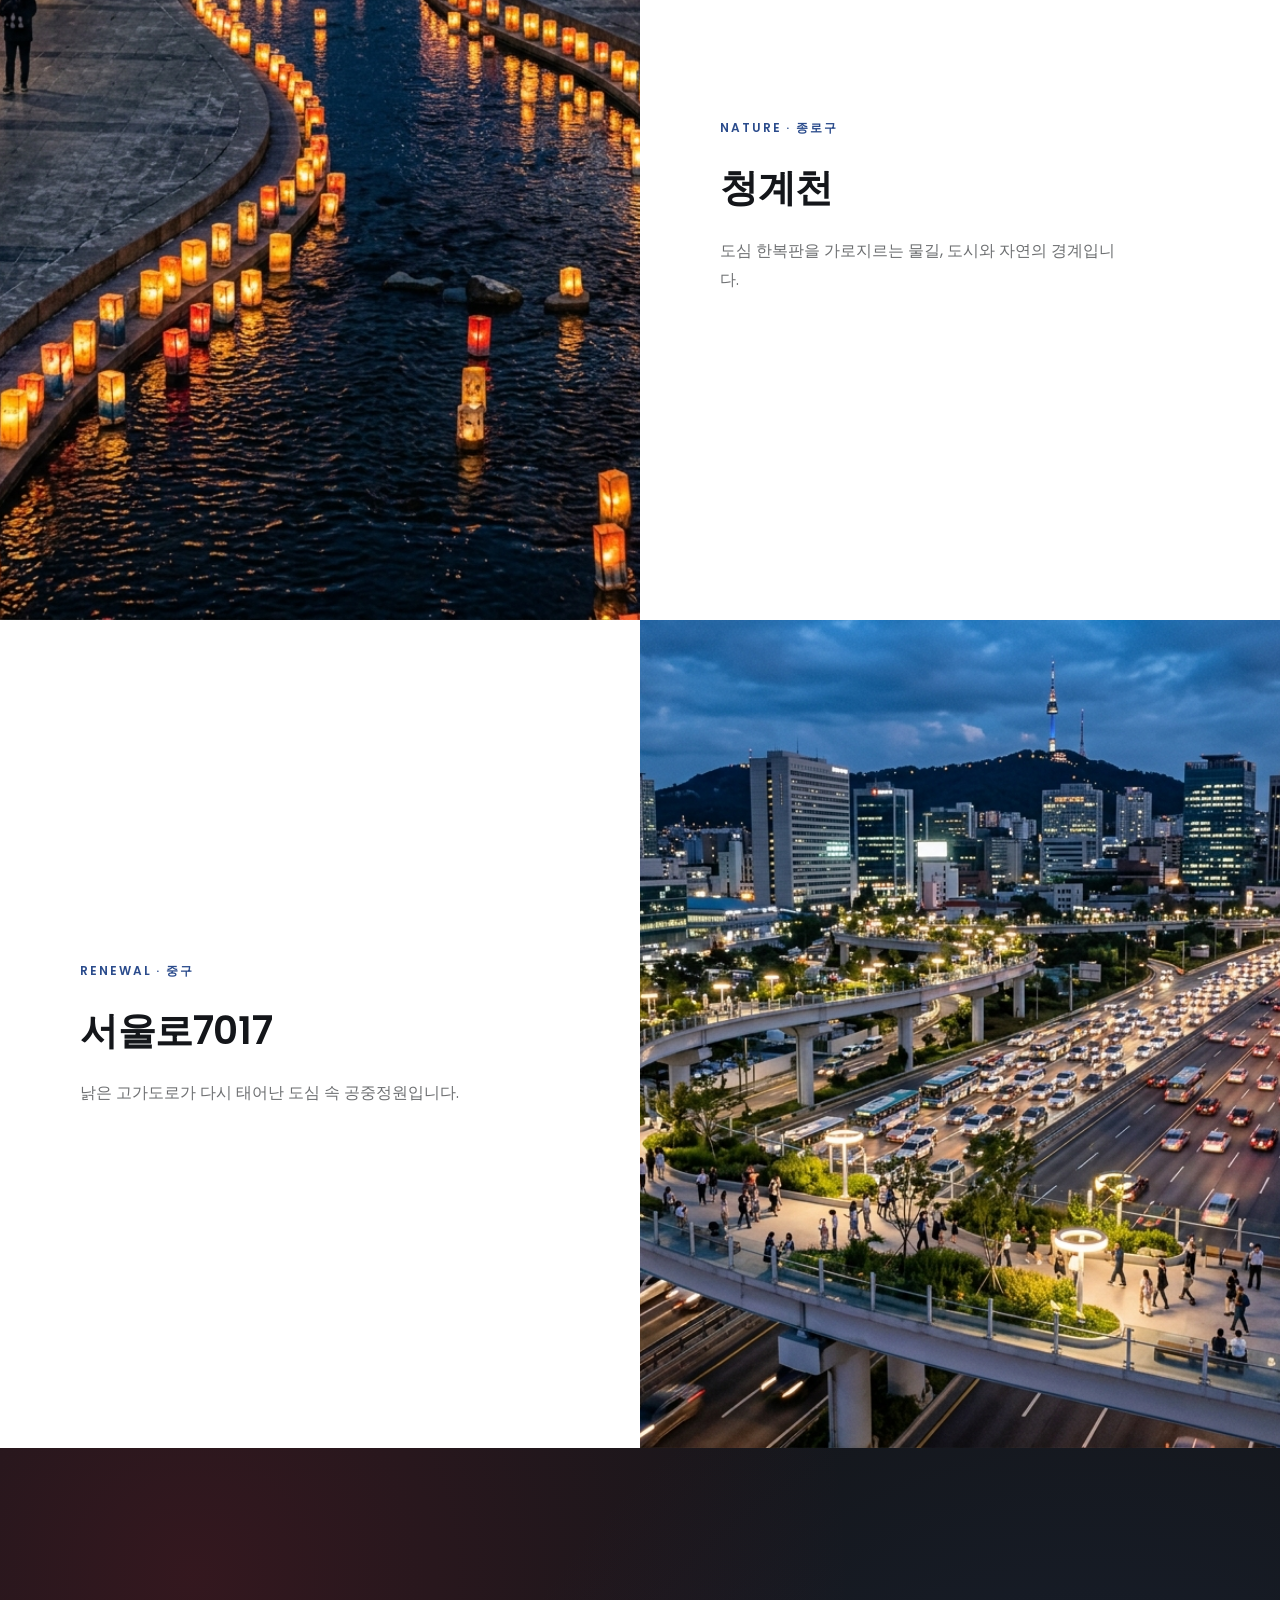
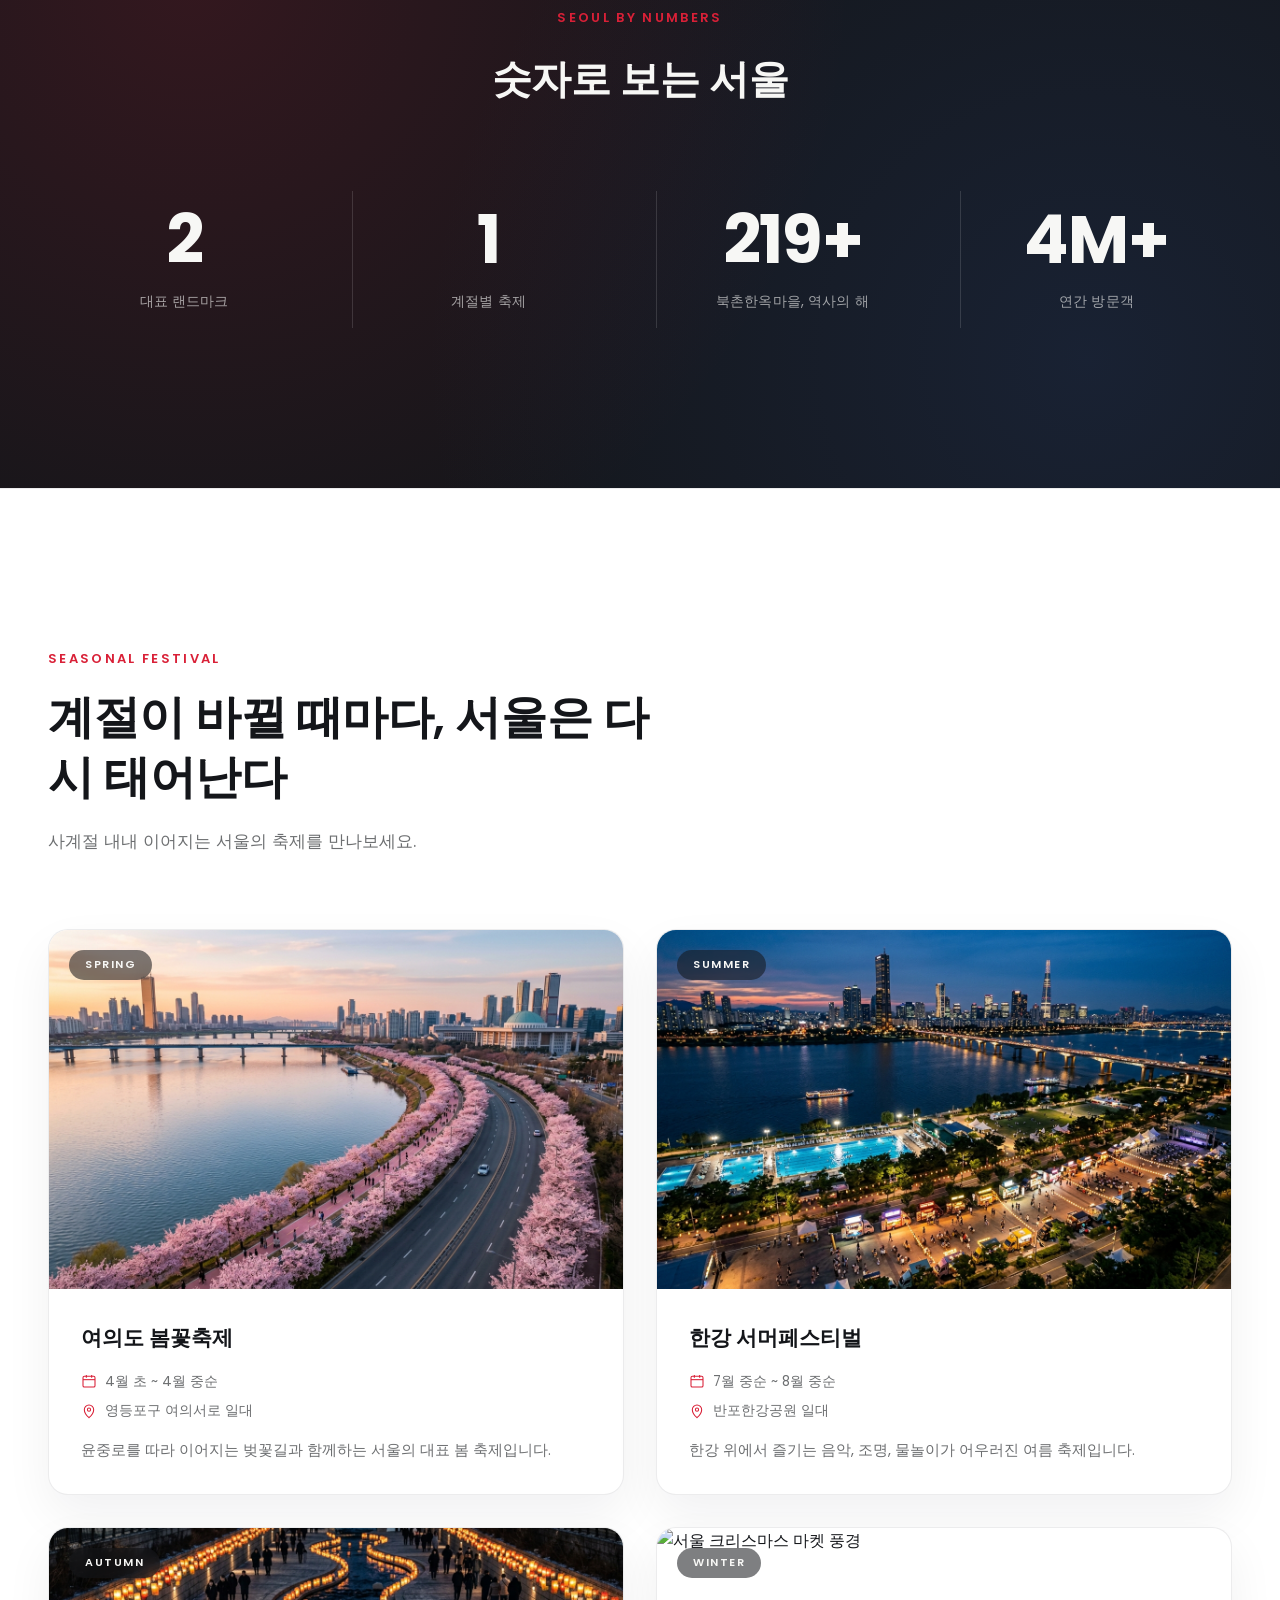
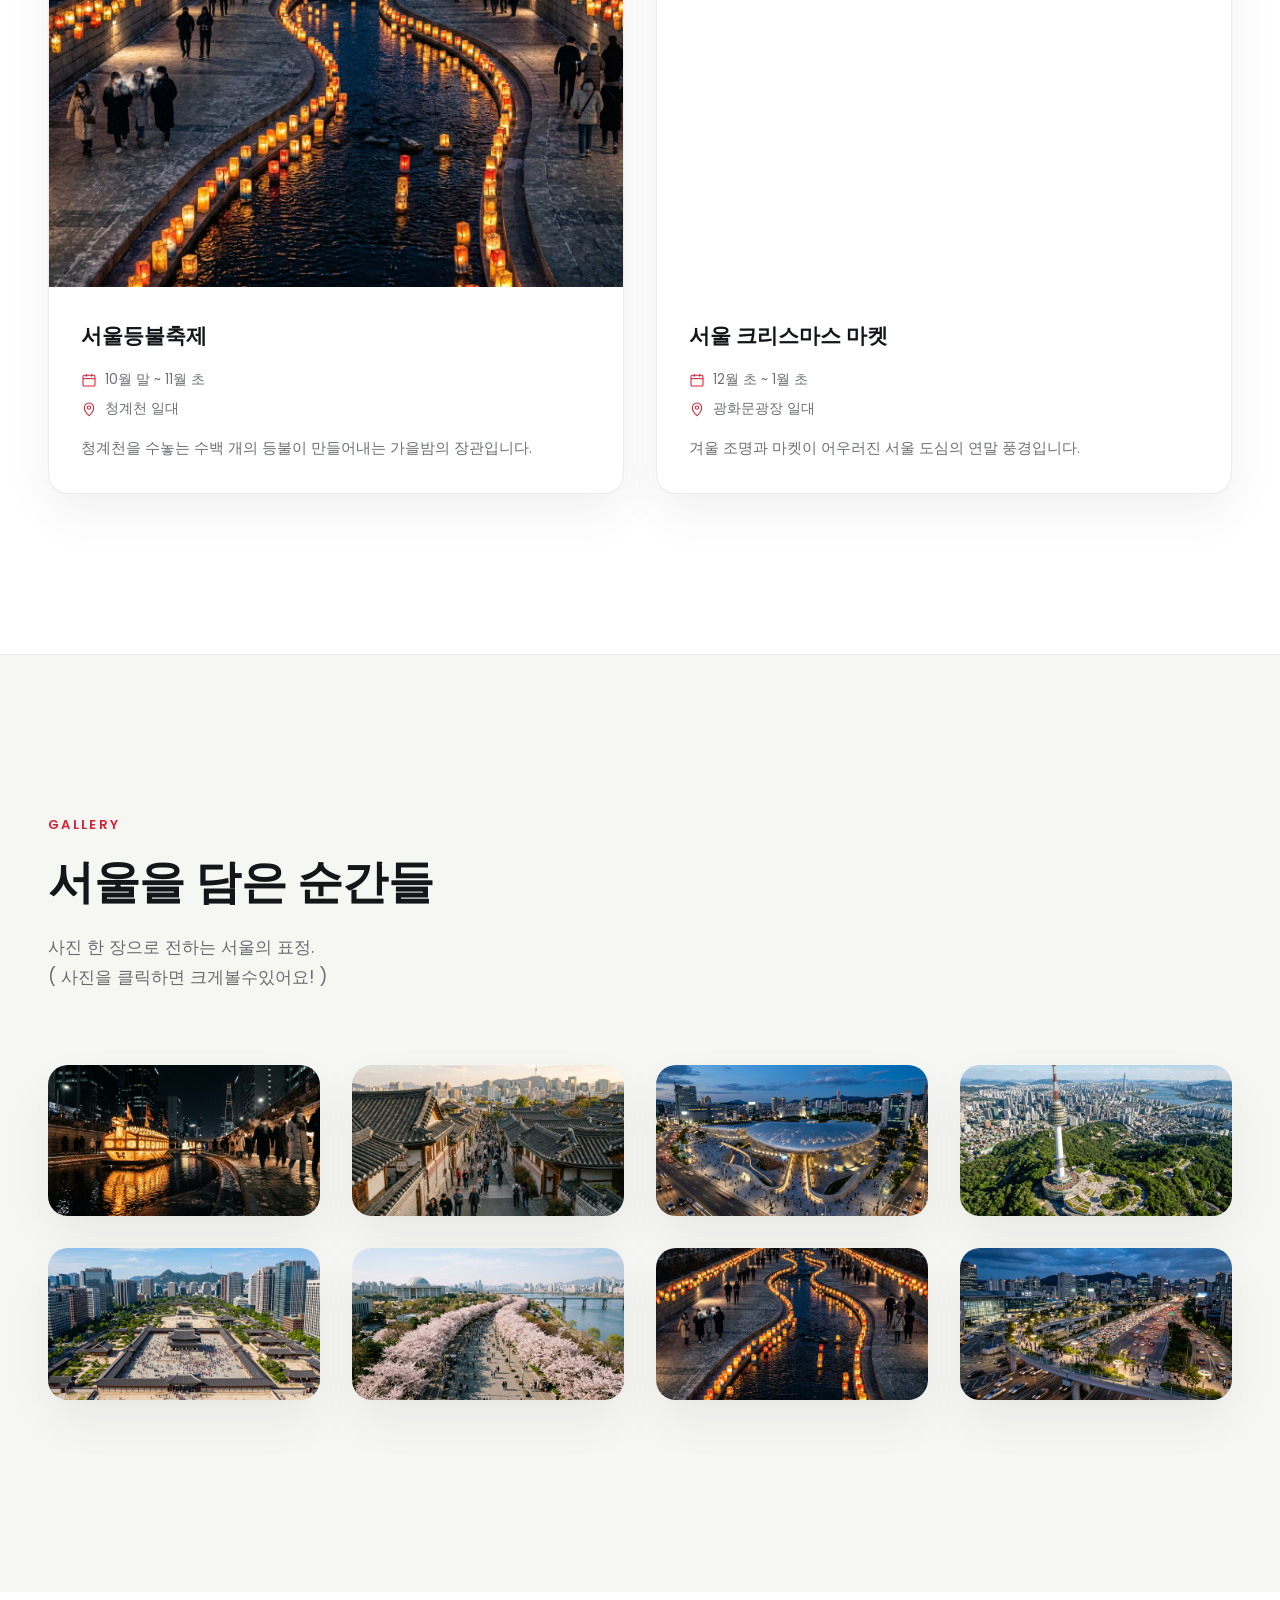
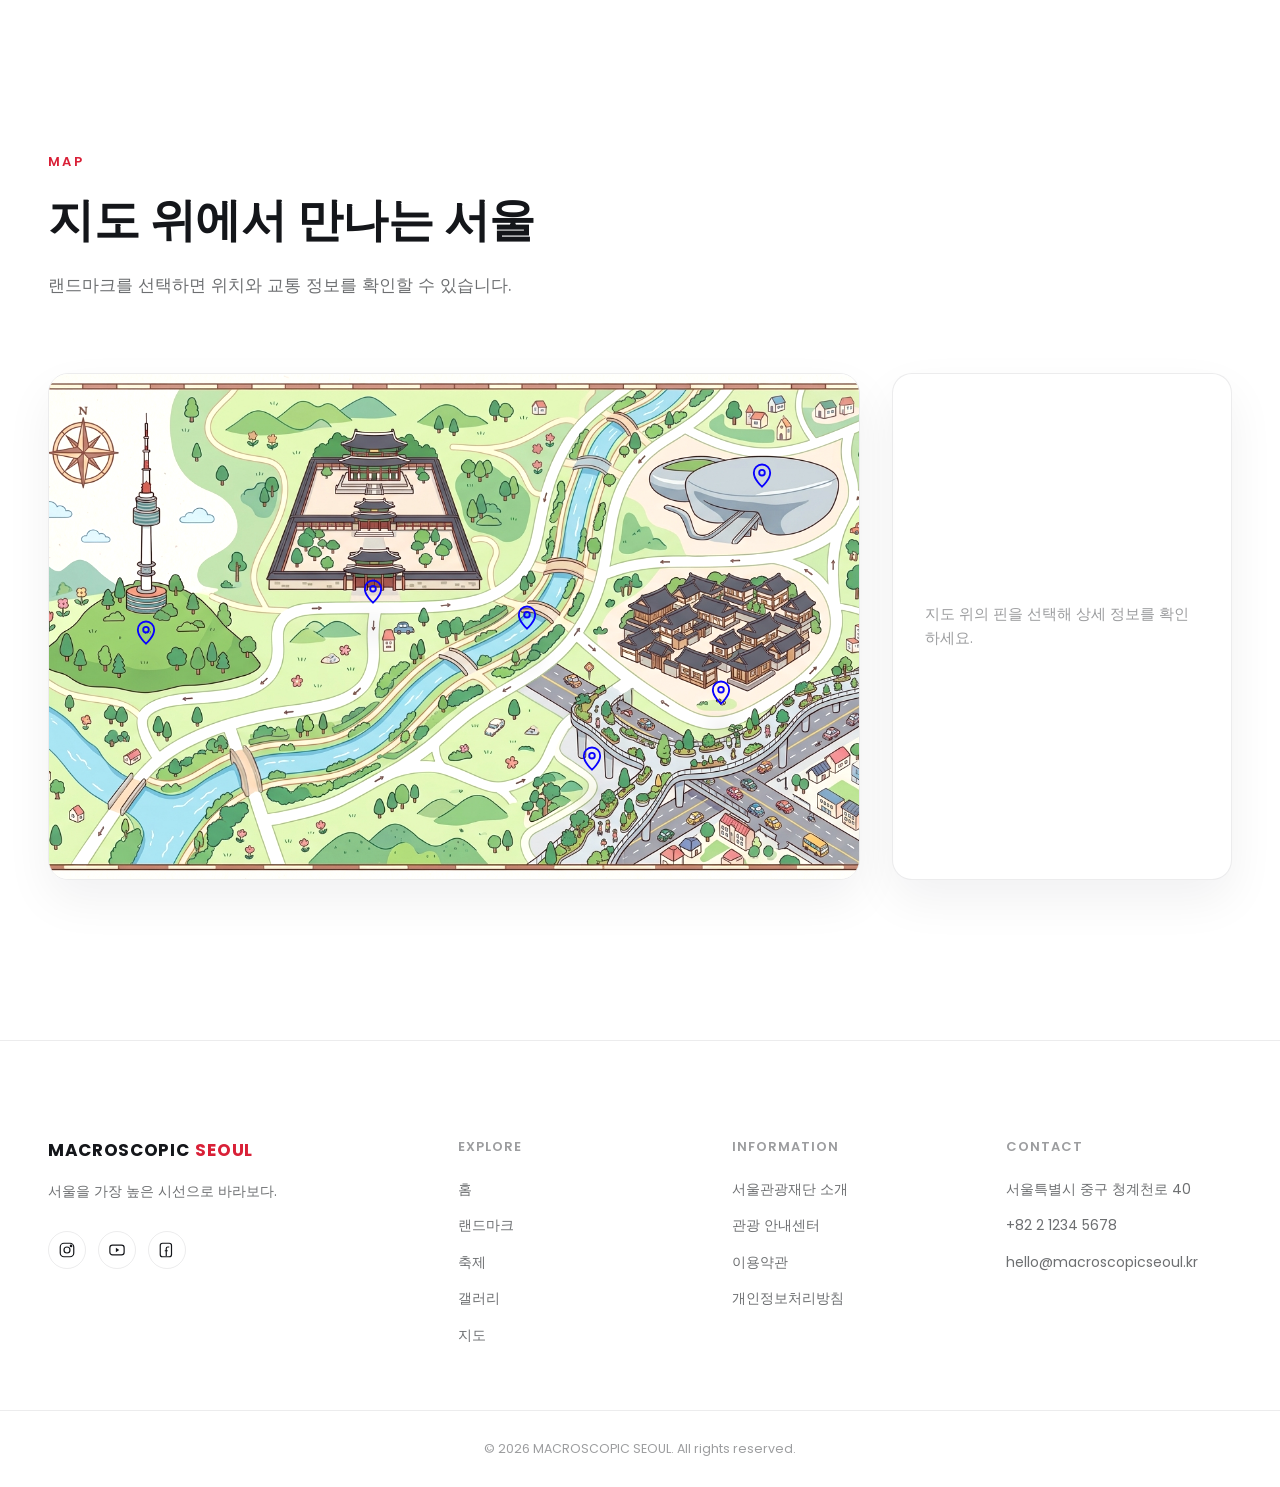
==== commit e4f401f2: "feat: 영상콘솔추가" ====
--- a/index.html
+++ b/index.html
@@ -130,7 +130,10 @@
       height:100%;
       object-fit:cover;
       object-position: center 10px ;
-    " class="hero-video" autoplay muted playsinline>
+          z-index: 10;
+
+      
+    " class="hero-video" autoplay muted playsinline controls>
             <source src="./imgs/solvdohb.mp4" type="video/mp4">
           </video>
         </div>
--- a/css/style.css
+++ b/css/style.css
@@ -583,6 +583,22 @@
   }
 }
 
+/* 영상추가 */
+
+.hero-video {
+  width: 100%;
+  height: 100%;
+  object-fit: cover;
+}
+
+.hero-slide {
+  pointer-events: none;
+}
+
+.hero-slide.is-active {
+  pointer-events: auto;
+}
+
 /* =====================================================
    HERO LOCATION CARD
 ===================================================== */
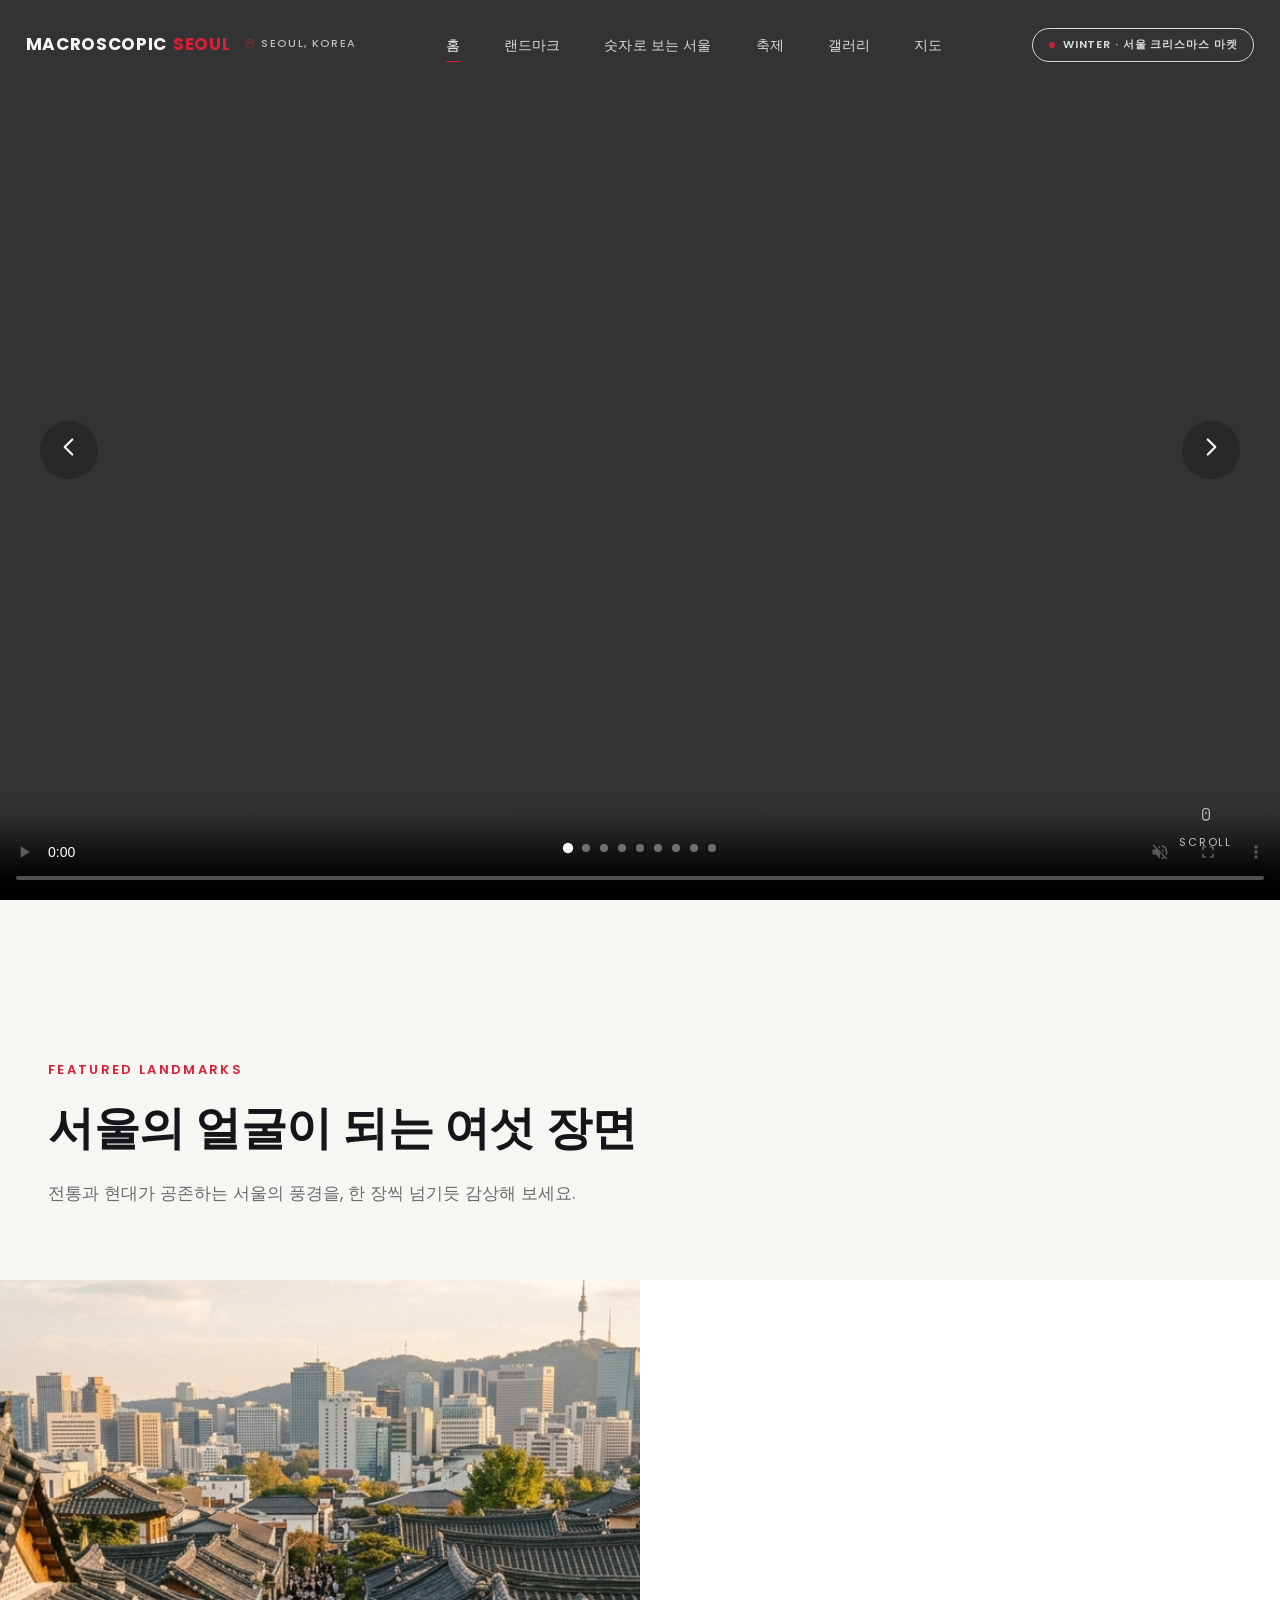
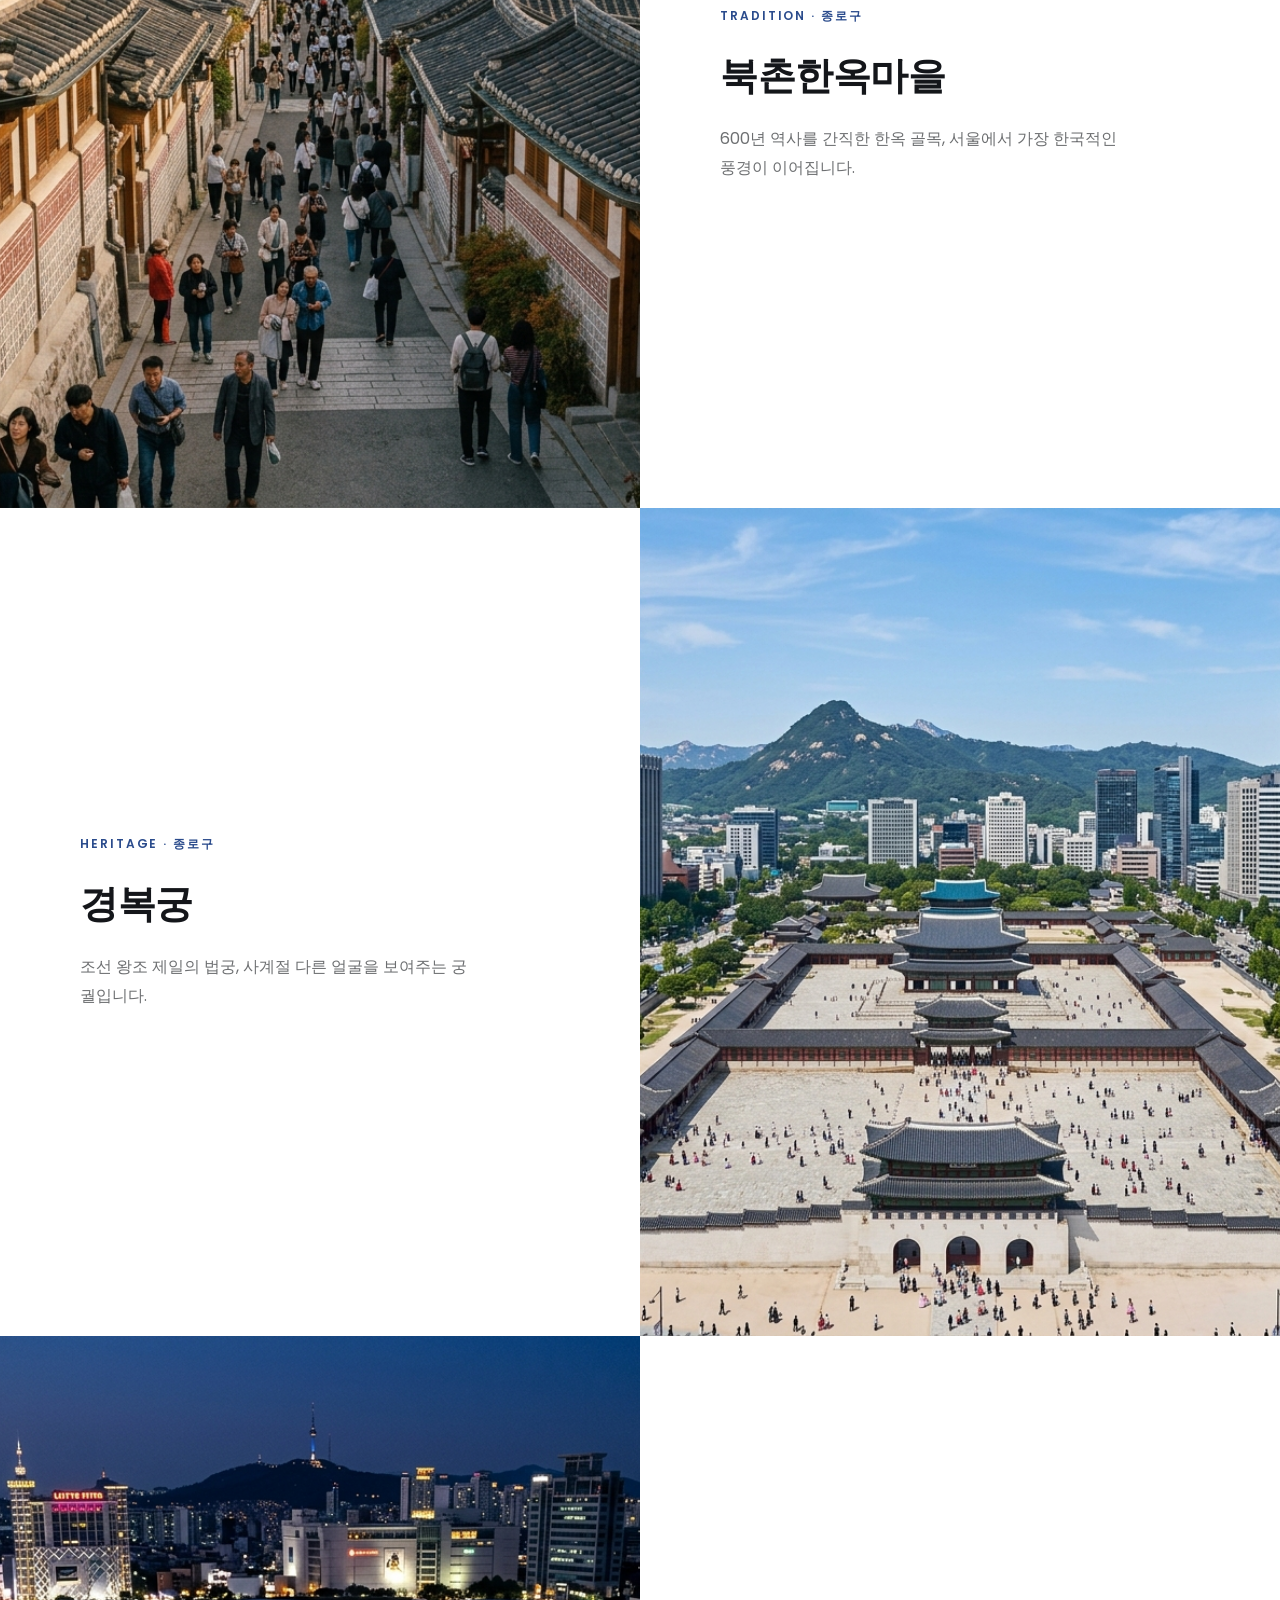
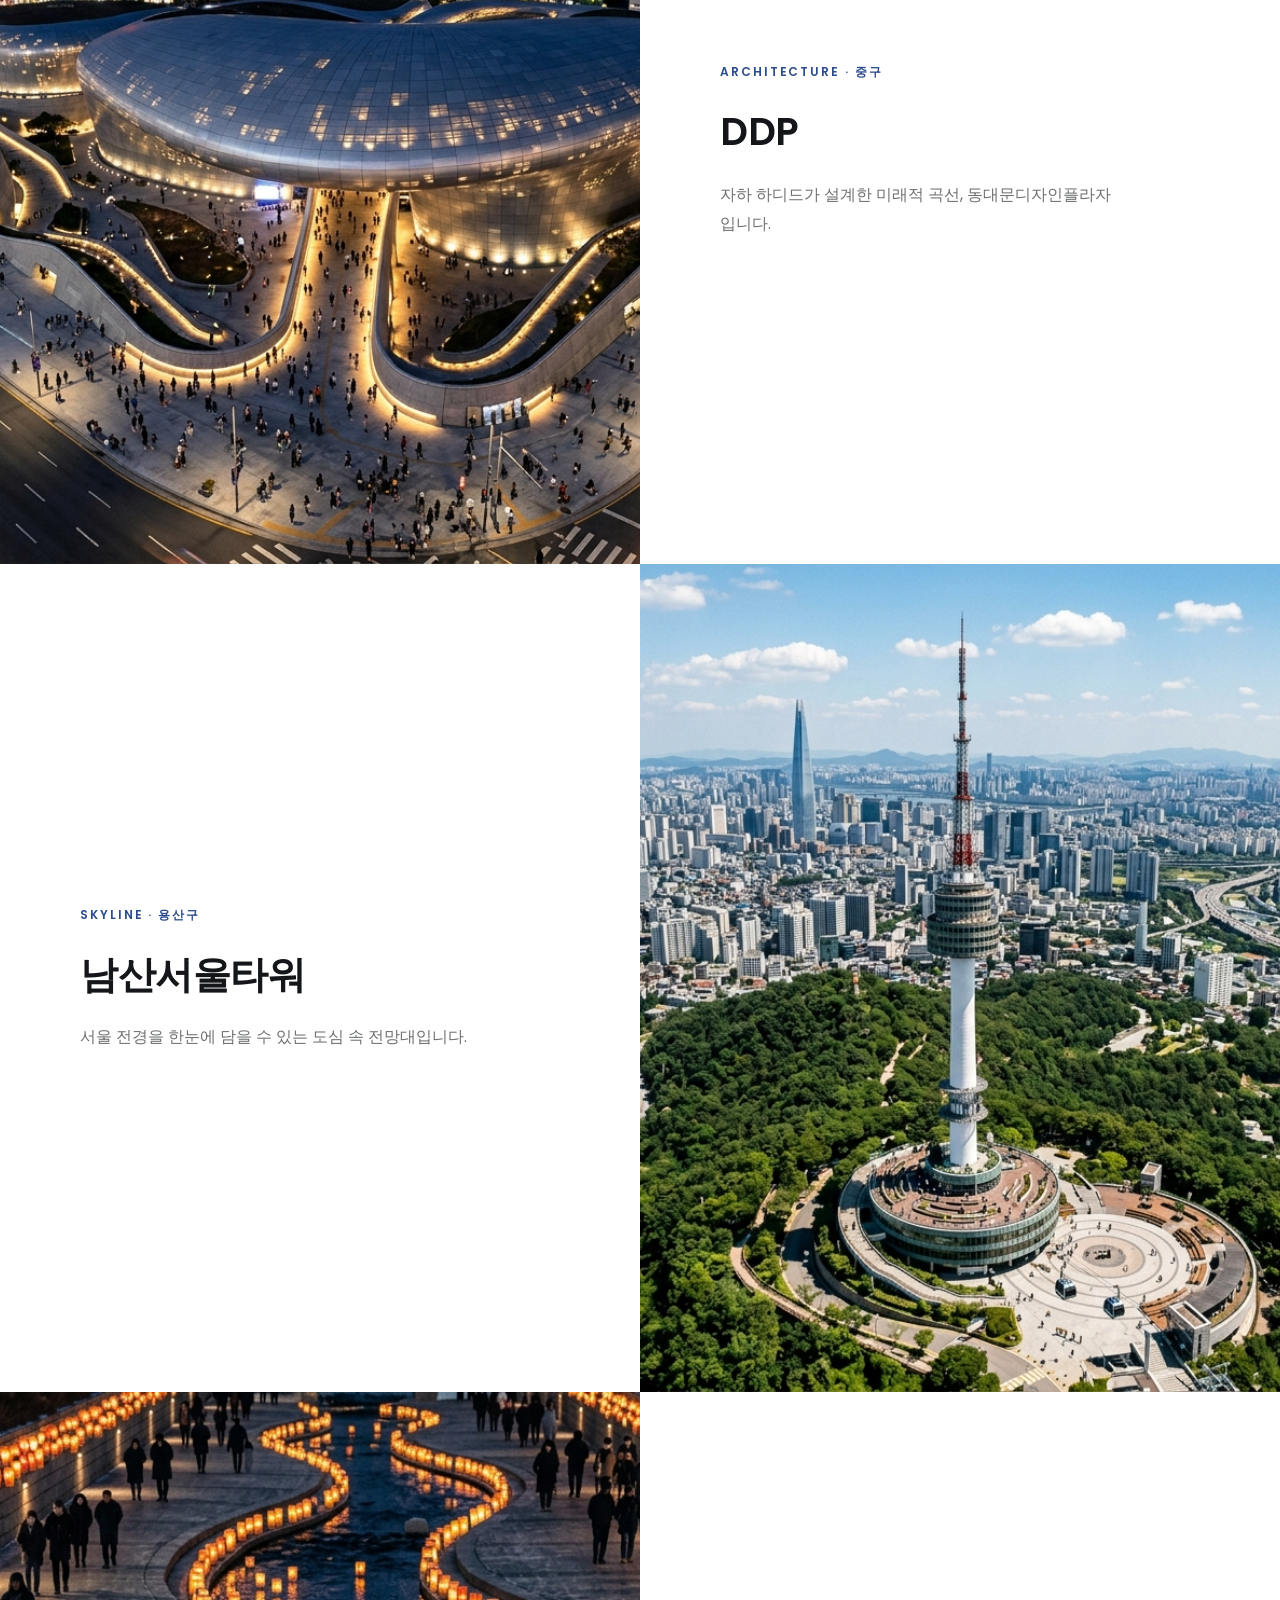
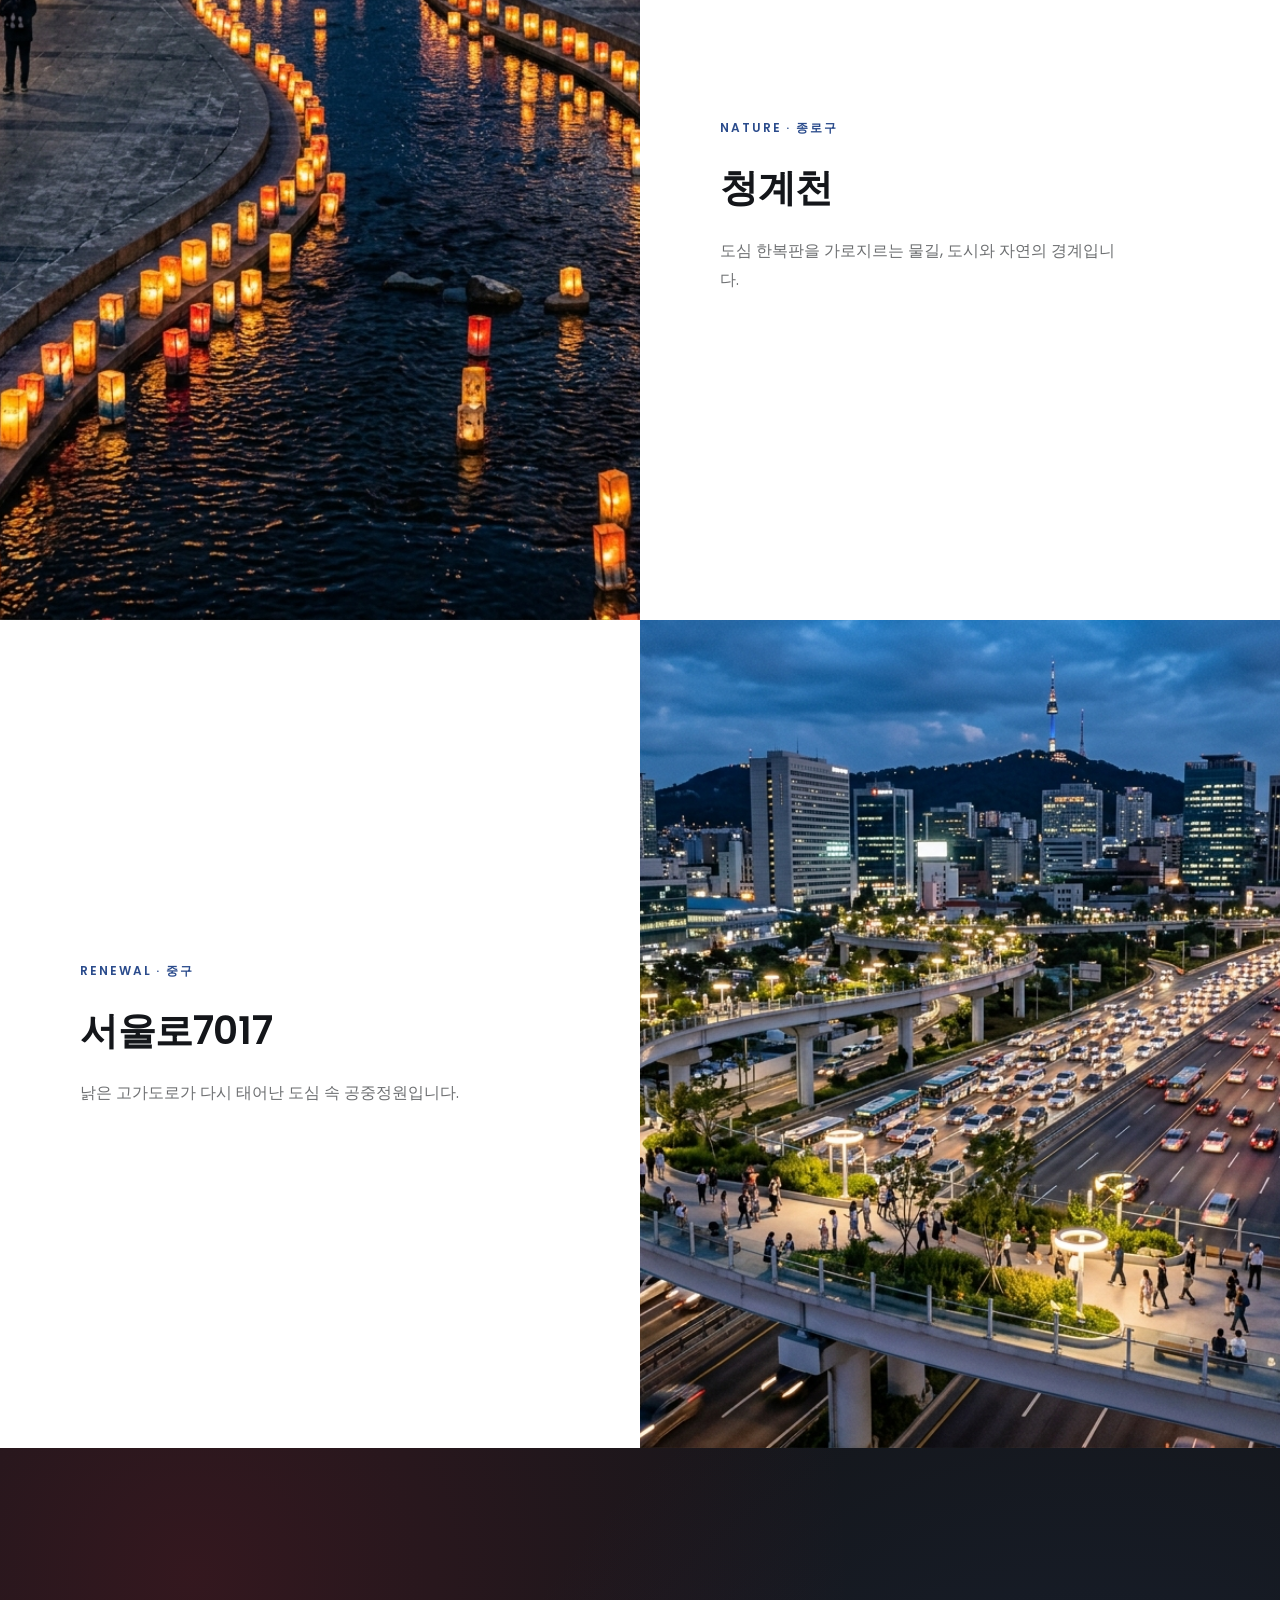
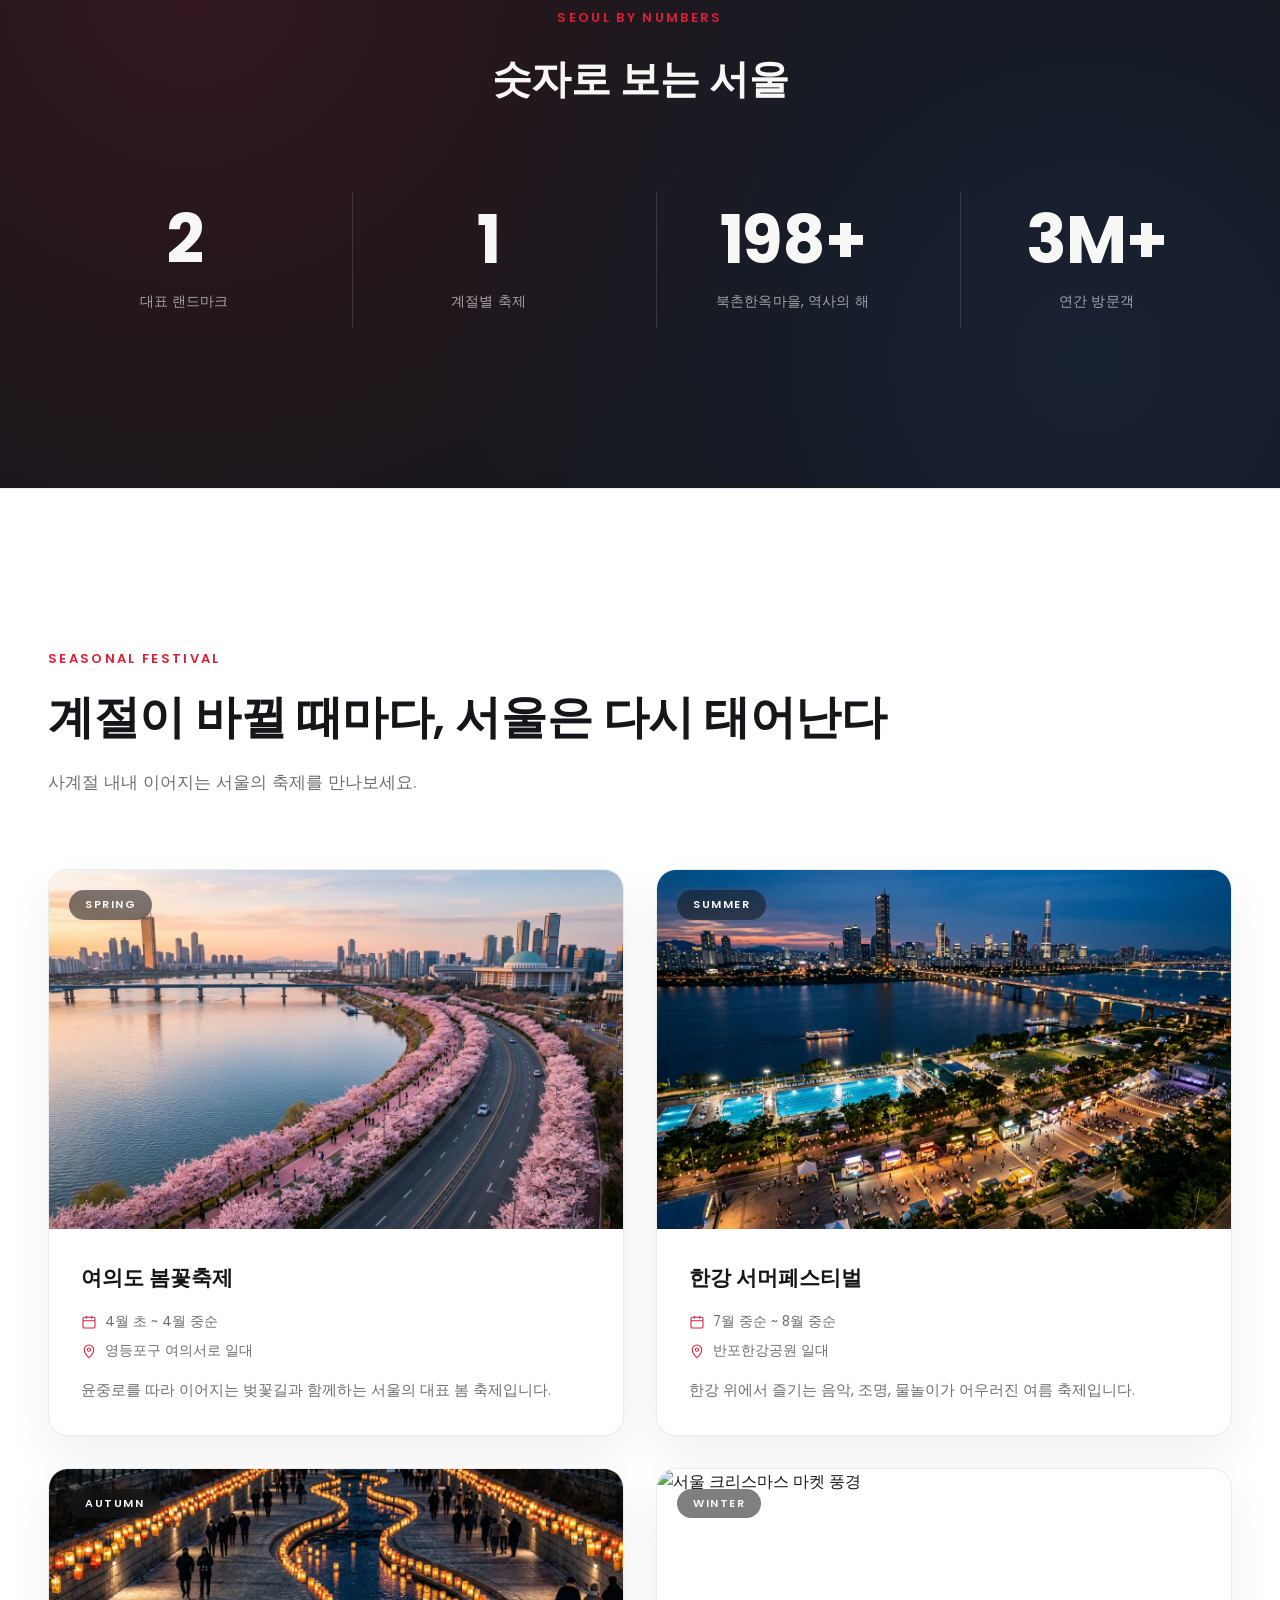
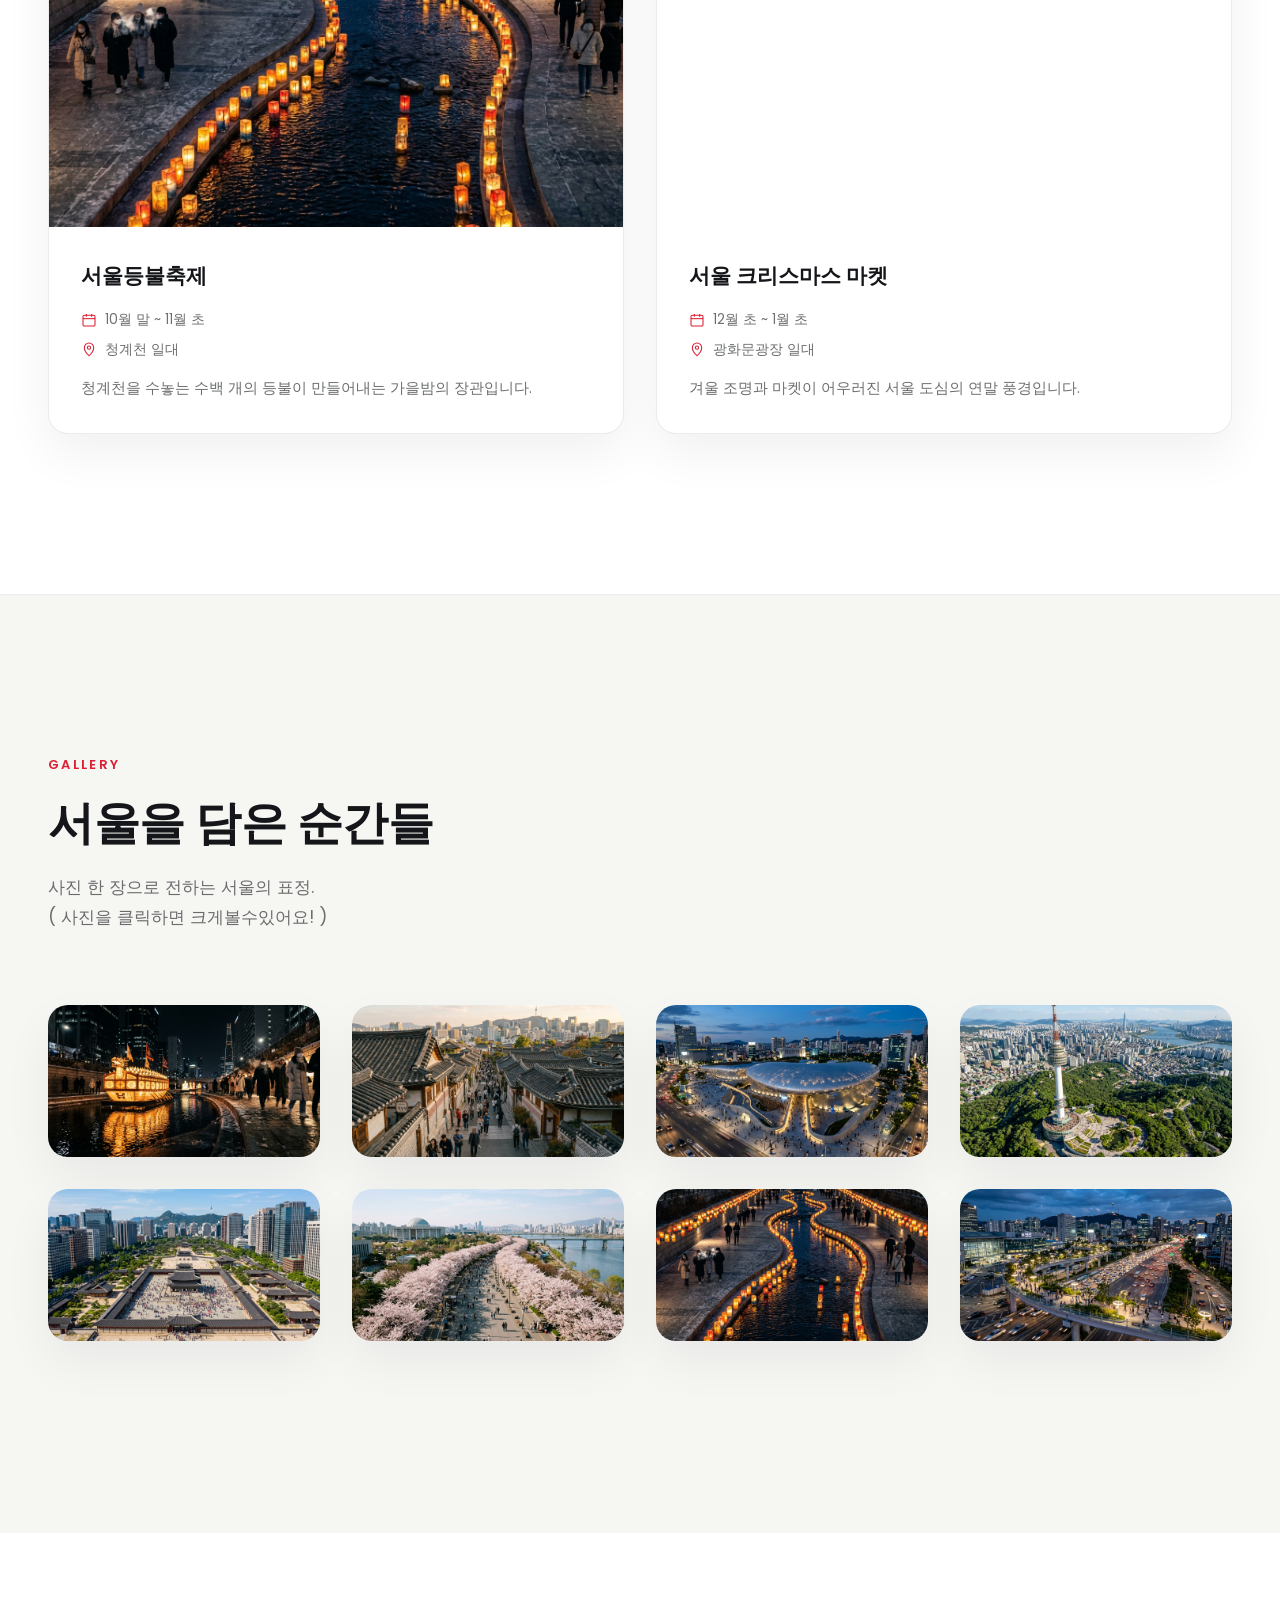
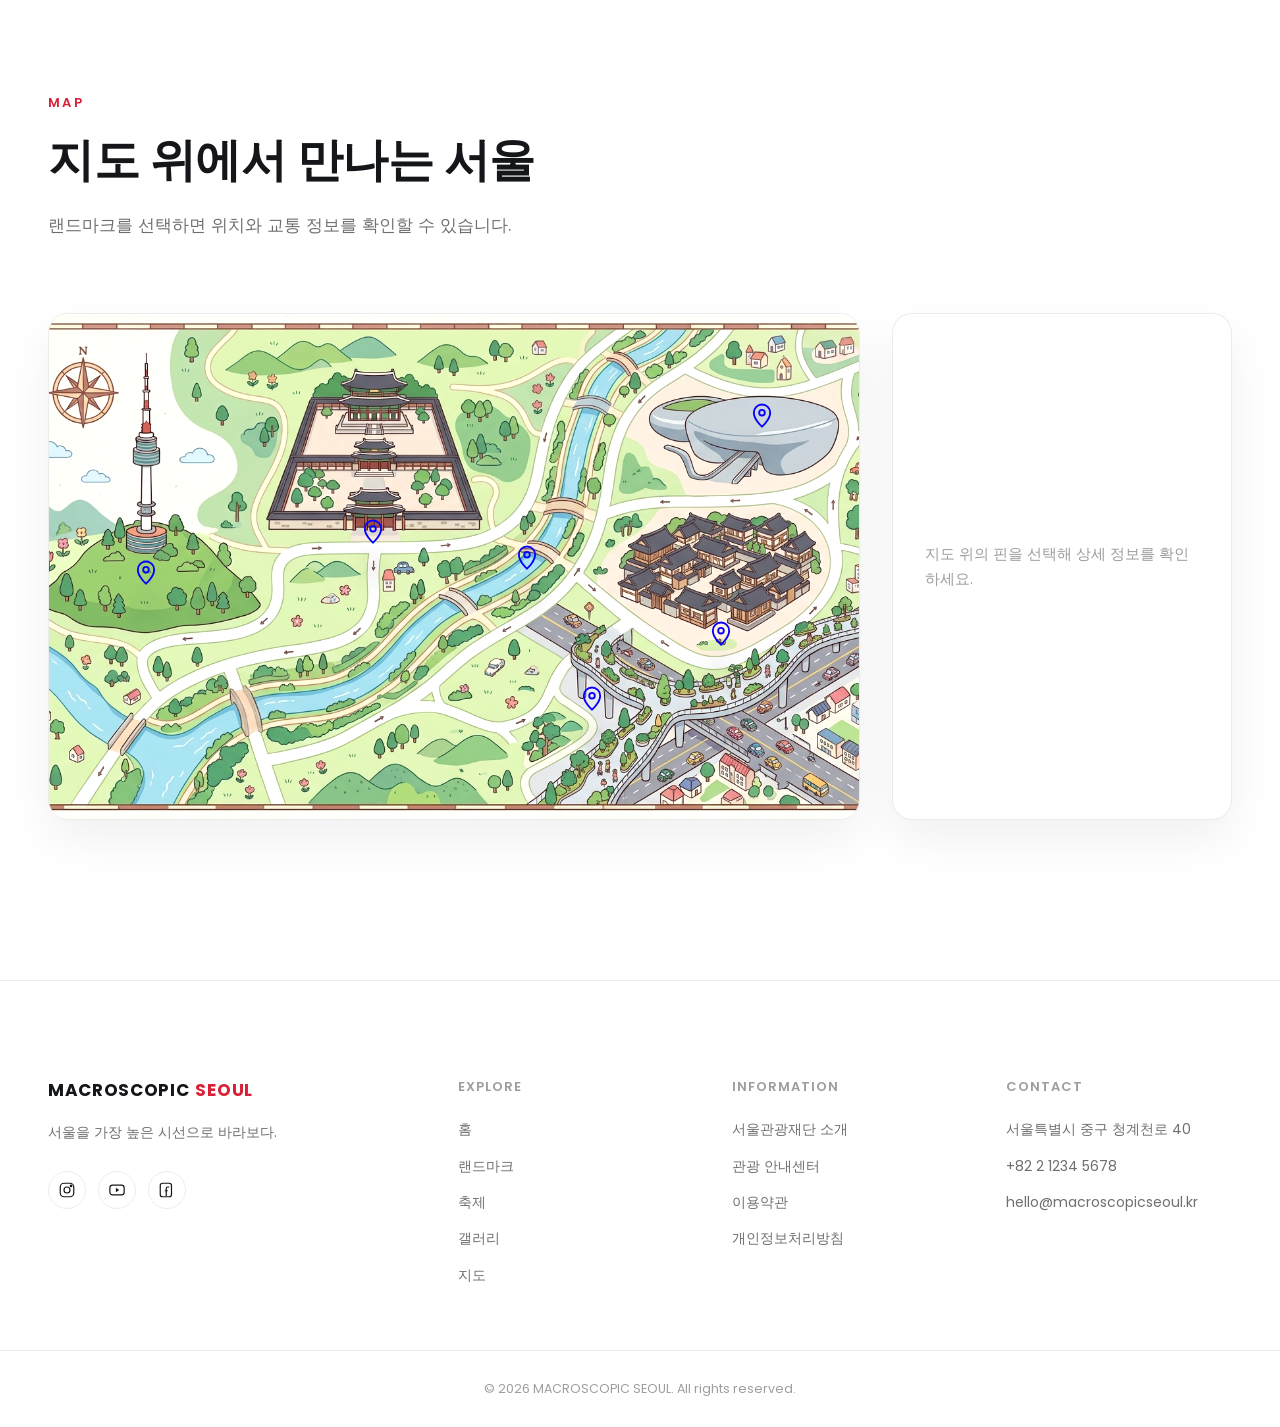
==== commit 4c3a849c: "fix: 영상수정 해더 수정" ====
--- a/index.html
+++ b/index.html
@@ -129,10 +129,7 @@
       width:100%;
       height:100%;
       object-fit:cover;
-      object-position: center 10px ;
-          z-index: 10;
-
-      
+      object-position: center;      
     " class="hero-video" autoplay muted playsinline controls>
             <source src="./imgs/solvdohb.mp4" type="video/mp4">
           </video>
--- a/css/style.css
+++ b/css/style.css
@@ -127,7 +127,7 @@
 }
 
 .section-heading {
-  max-width: 620px;
+  max-width: 100%;
   margin-bottom: 72px;
 }
 
@@ -166,12 +166,12 @@
   left: 0;
   right: 0;
   z-index: 500;
-  padding: 28px 48px;
-  background-color: rgba(246, 246, 243, 1);
-  color: black;
-  /* color: var(--color-on-image); */
-  /* transition: background-color var(--transition-base), padding var(--transition-base),
-    border-color var(--transition-base), color var(--transition-base); */
+  padding: 28px 0px;
+  /* background-color: rgba(246, 246, 243, 1);
+  color: black; */
+  color: var(--color-on-image);
+  transition: background-color var(--transition-base), padding var(--transition-base),
+    border-color var(--transition-base), color var(--transition-base);
   border-bottom: 1px solid transparent;
 }
 
@@ -179,15 +179,16 @@
   background-color: rgba(246, 246, 243, 0.7);
   backdrop-filter: blur(16px);
   -webkit-backdrop-filter: blur(16px);
-  padding: 16px 48px;
+  padding: 16px 20%;
   border-bottom: 1px solid var(--color-border);
   color: var(--color-text-primary);
 }
 
 .header-inner {
-  max-width: var(--max-width);
-  margin: 0 auto;
-  display: flex;
+  max-width: 100%;
+  display: flex;
+  justify-content: space-between;
+  padding: 0 2%;
   align-items: center;
   justify-content: space-between;
   gap: 24px;
